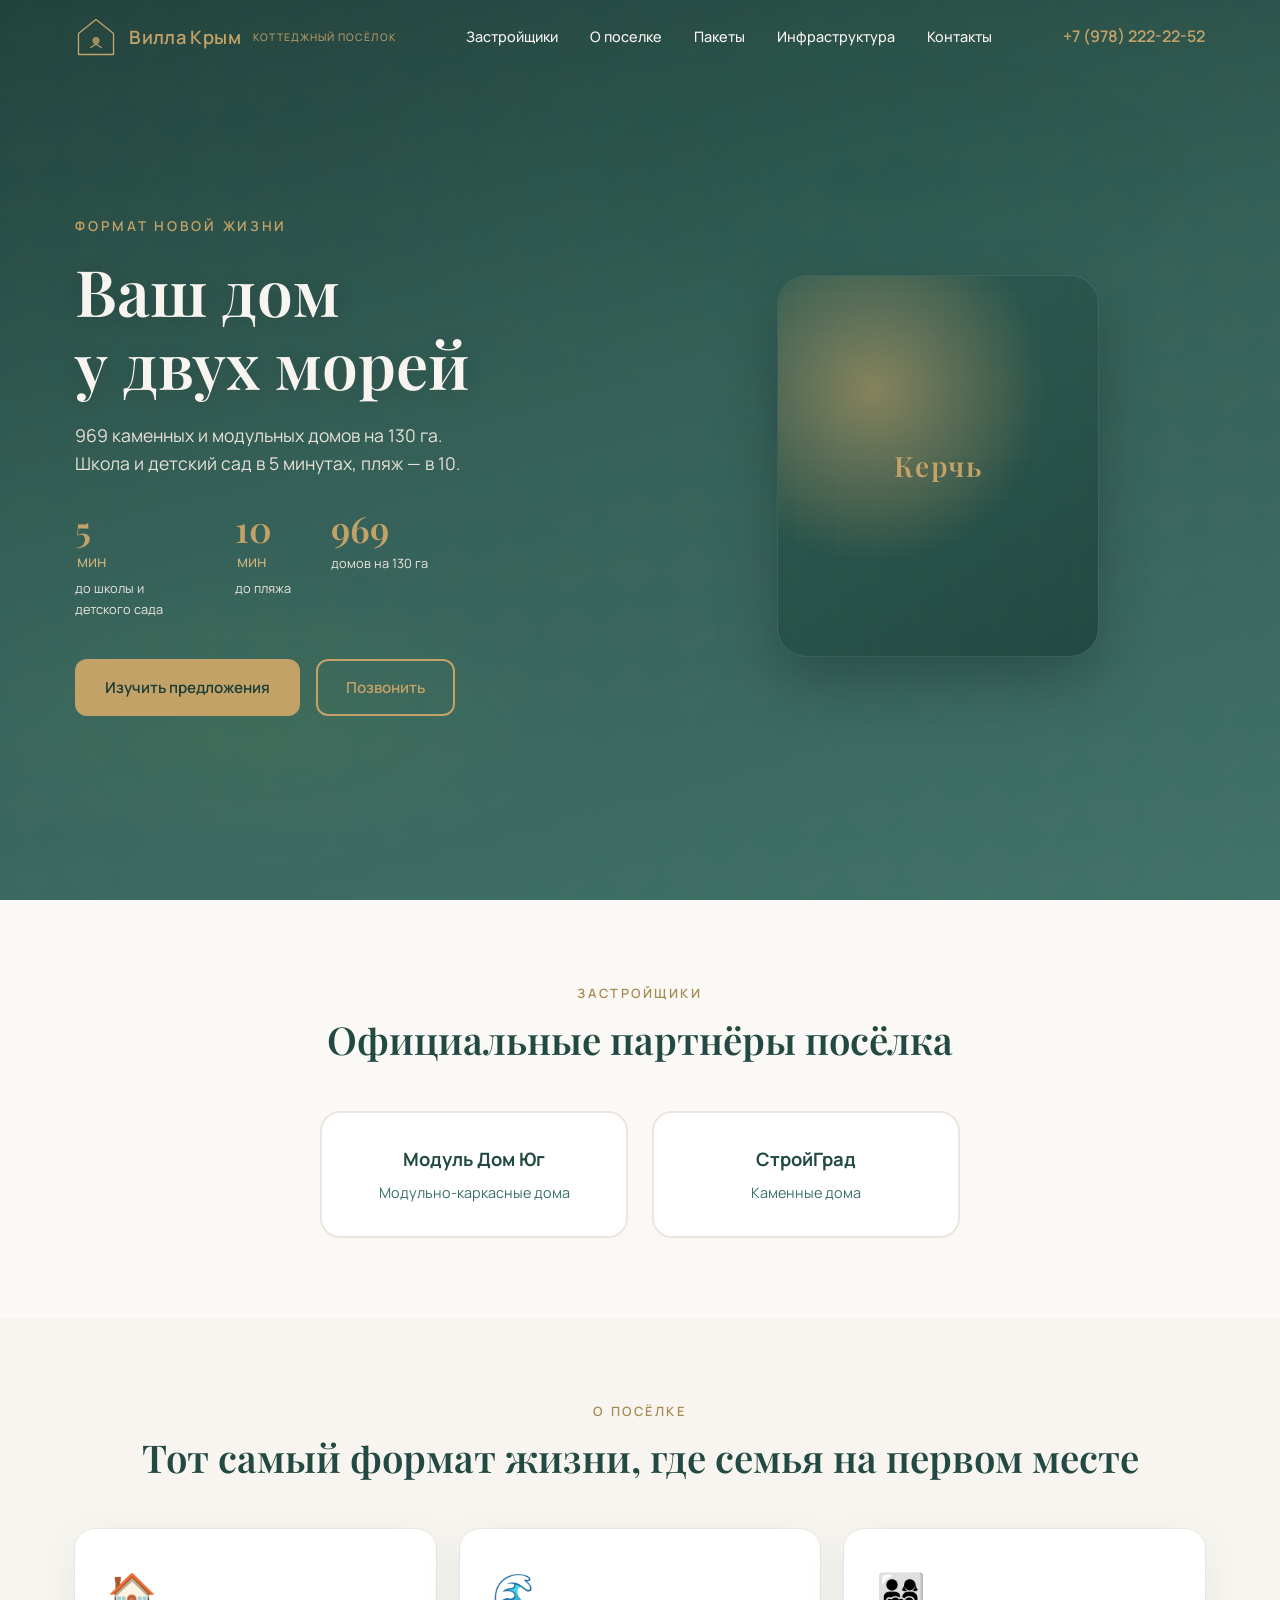
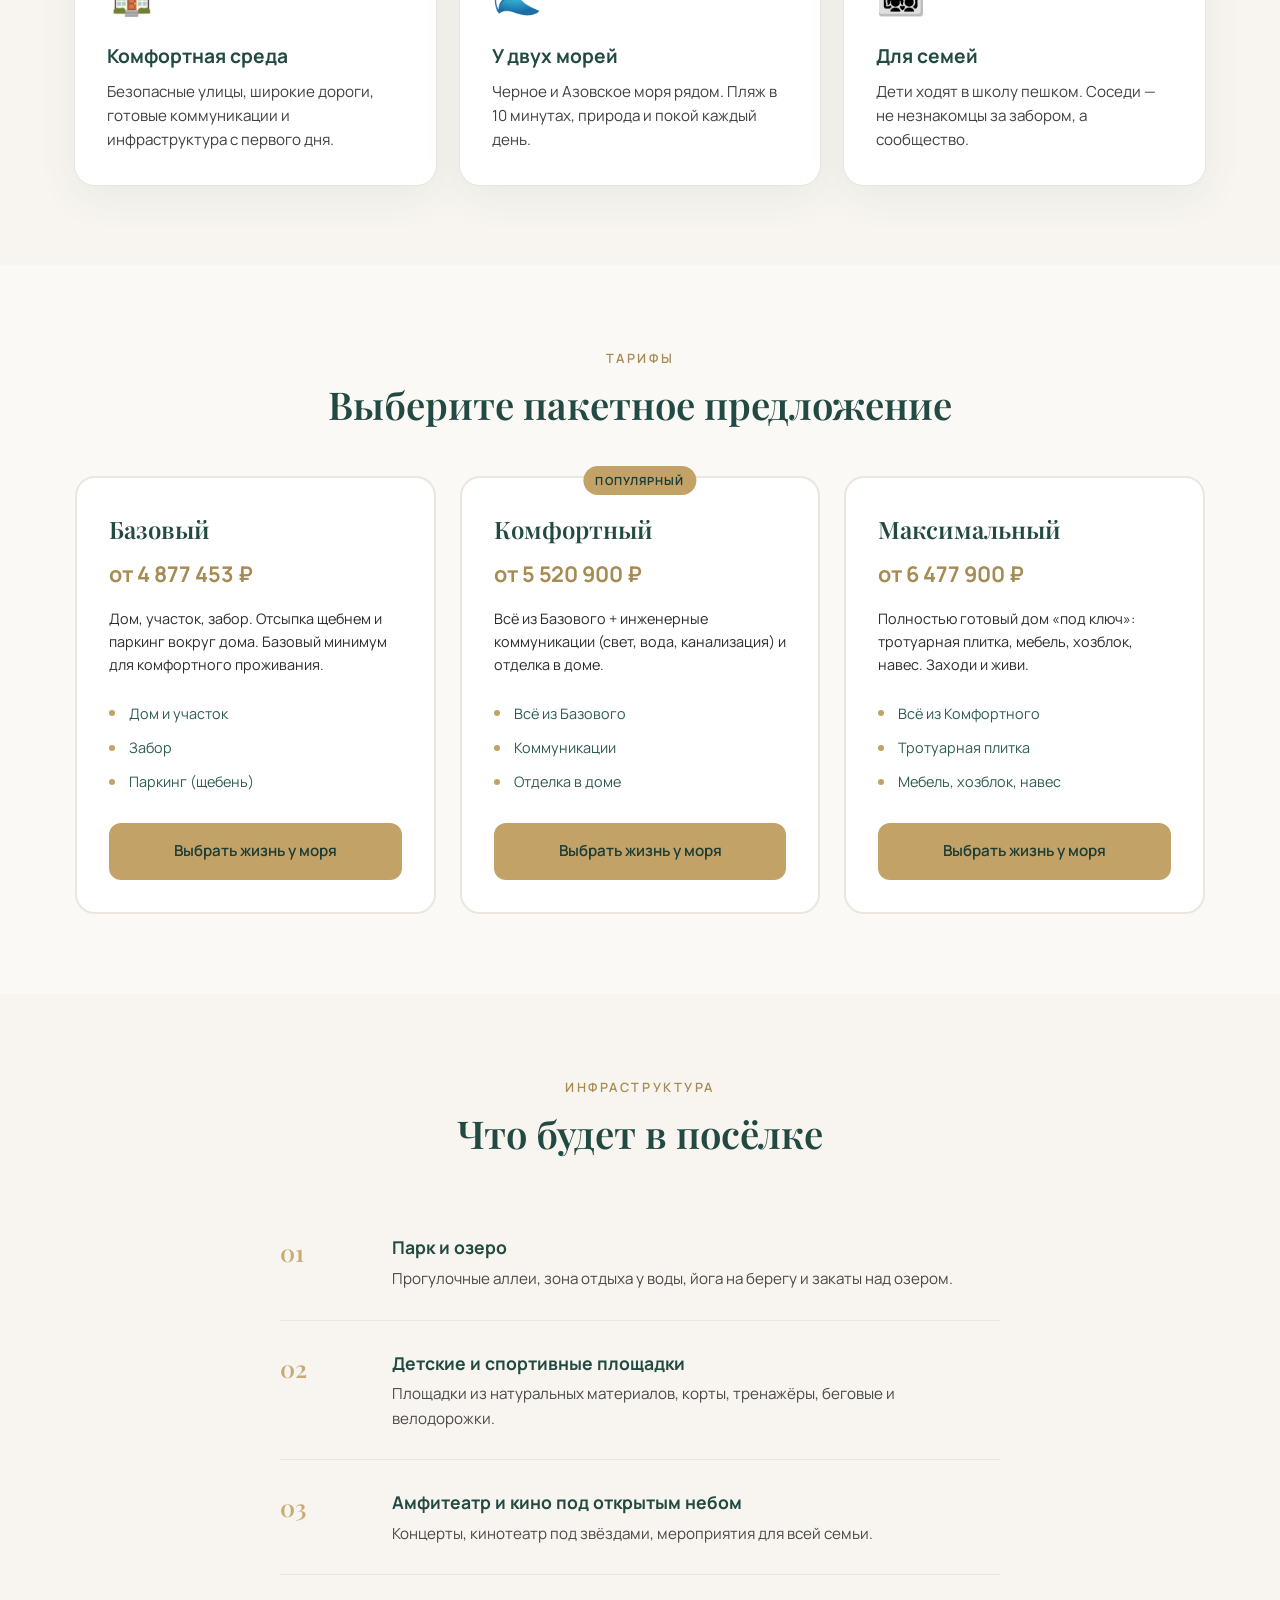
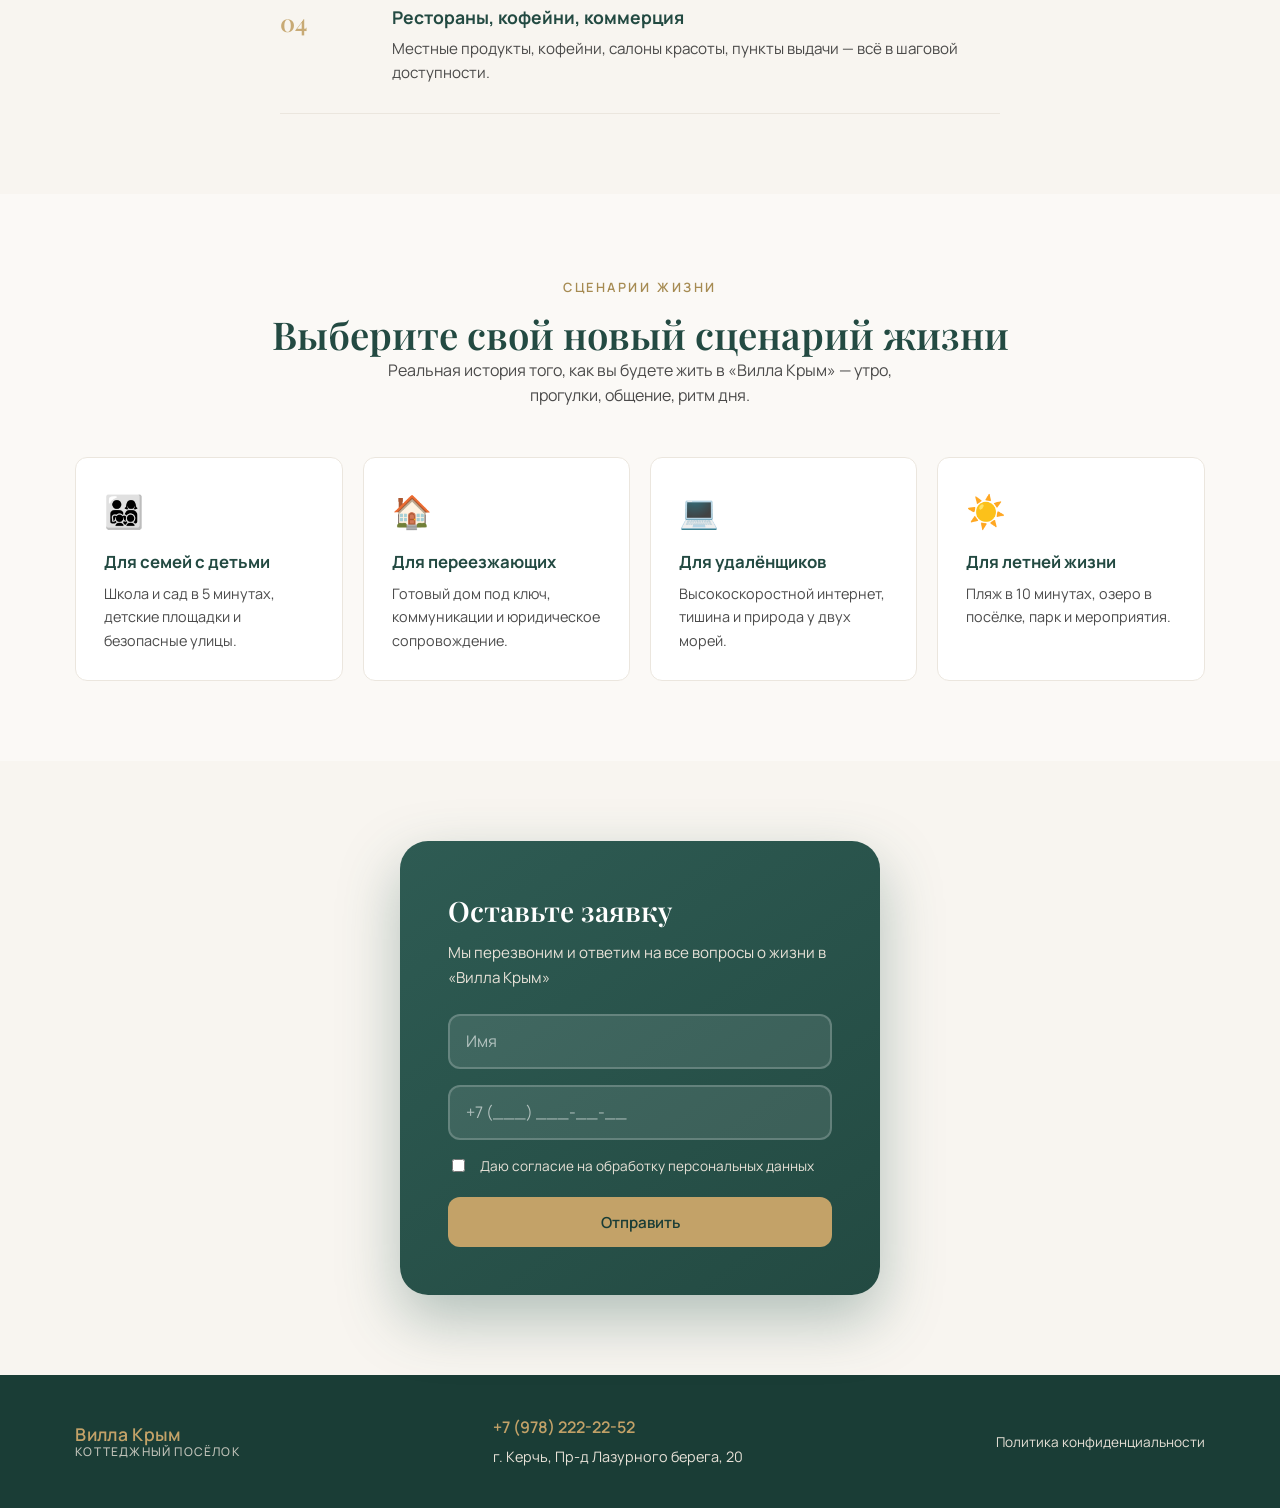
==== Project_1_landing/index.html @ 13706b64 "Add files via upload" ====
<!DOCTYPE html>
<html lang="ru">
<head>
  <meta charset="UTF-8">
  <meta name="viewport" content="width=device-width, initial-scale=1.0">
  <title>Вилла Крым — Коттеджный посёлок у двух морей | Керчь</title>
  <meta name="description" content="Коттеджный посёлок Вилла Крым в Керчи: ваш дом у двух морей. 969 домов на 130 га. Выберите пакет и начните новую жизнь.">
  <link rel="preconnect" href="https://fonts.googleapis.com">
  <link rel="preconnect" href="https://fonts.gstatic.com" crossorigin>
  <link href="https://fonts.googleapis.com/css2?family=Manrope:wght@400;500;600;700&family=Playfair+Display:wght@500;600&display=swap" rel="stylesheet">
  <link href="https://unpkg.com/aos@2.3.1/dist/aos.css" rel="stylesheet">
  <link rel="stylesheet" href="css/styles.css">
</head>
<body>
  <div class="parallax-bg" aria-hidden="true">
    <div class="parallax-layer layer-1"></div>
    <div class="parallax-layer layer-2"></div>
    <div class="parallax-layer layer-3"></div>
  </div>

  <header class="header">
    <div class="header-inner">
      <a href="#" class="logo">
        <span class="logo-icon">
          <svg viewBox="0 0 48 48" fill="none" xmlns="http://www.w3.org/2000/svg" aria-hidden="true">
            <path d="M24 4L44 20V44H4V20L24 4Z" stroke="currentColor" stroke-width="1.5" stroke-linejoin="round"/>
            <circle cx="24" cy="28" r="4" fill="currentColor" opacity="0.8"/>
            <path d="M18 36L24 32L30 36" stroke="currentColor" stroke-width="1.2" stroke-linecap="round" stroke-linejoin="round"/>
          </svg>
        </span>
        <span class="logo-text">Вилла Крым</span>
        <span class="logo-sub">Коттеджный посёлок</span>
      </a>
      <nav class="nav">
        <a href="#developers">Застройщики</a>
        <a href="#about">О поселке</a>
        <a href="#packages">Пакеты</a>
        <a href="#infrastructure">Инфраструктура</a>
        <a href="#contacts">Контакты</a>
      </nav>
      <a href="tel:+79782222252" class="header-phone">+7 (978) 222-22-52</a>
      <button type="button" class="burger" aria-label="Меню">
        <span></span><span></span><span></span>
      </button>
    </div>
  </header>

  <main>
    <section class="hero" id="hero">
      <div class="hero-content">
        <p class="hero-label" data-aos="fade-up">Формат новой жизни</p>
        <h1 class="hero-title" data-aos="fade-up" data-aos-delay="100">
          Ваш дом<br>у двух морей
        </h1>
        <p class="hero-desc" data-aos="fade-up" data-aos-delay="200">
          969 каменных и модульных домов на 130 га. Школа и детский сад в 5 минутах, пляж — в 10.
        </p>
        <div class="hero-stats" data-aos="fade-up" data-aos-delay="300">
          <div class="stat">
            <span class="stat-num" data-count="5">0</span>
            <span class="stat-unit">мин</span>
            <span class="stat-label">до школы и детского сада</span>
          </div>
          <div class="stat">
            <span class="stat-num" data-count="10">0</span>
            <span class="stat-unit">мин</span>
            <span class="stat-label">до пляжа</span>
          </div>
          <div class="stat">
            <span class="stat-num" data-count="969">0</span>
            <span class="stat-label">домов на 130 га</span>
          </div>
        </div>
        <div class="hero-actions" data-aos="fade-up" data-aos-delay="400">
          <a href="#packages" class="btn btn-primary">Изучить предложения</a>
          <a href="tel:+79782222252" class="btn btn-outline">Позвонить</a>
        </div>
      </div>
      <div class="hero-visual">
        <div class="hero-3d-card" data-tilt>
          <div class="card-inner">
            <div class="card-face card-front">
              <div class="card-pattern"></div>
              <span class="card-badge">Керчь</span>
            </div>
          </div>
        </div>
      </div>
    </section>

    <section class="section section-developers" id="developers">
      <div class="container">
        <div class="section-header" data-aos="fade-up">
          <span class="section-label">Застройщики</span>
          <h2 class="section-title">Официальные партнёры посёлка</h2>
        </div>
        <div class="developers-grid">
          <a href="#" class="developer-card" data-aos="fade-up" data-aos-delay="0">
            <span class="developer-name">Модуль Дом Юг</span>
            <span class="developer-desc">Модульно-каркасные дома</span>
          </a>
          <a href="#" class="developer-card" data-aos="fade-up" data-aos-delay="100">
            <span class="developer-name">СтройГрад</span>
            <span class="developer-desc">Каменные дома</span>
          </a>
        </div>
      </div>
    </section>

    <section class="section section-about" id="about">
      <div class="container">
        <div class="section-header" data-aos="fade-up">
          <span class="section-label">О посёлке</span>
          <h2 class="section-title">Тот самый формат жизни, где семья на первом месте</h2>
        </div>
        <div class="about-grid">
          <div class="about-card" data-aos="fade-up" data-aos-delay="0">
            <div class="about-card-inner">
              <div class="about-icon">🏠</div>
              <h3>Комфортная среда</h3>
              <p>Безопасные улицы, широкие дороги, готовые коммуникации и инфраструктура с первого дня.</p>
            </div>
          </div>
          <div class="about-card" data-aos="fade-up" data-aos-delay="100">
            <div class="about-card-inner">
              <div class="about-icon">🌊</div>
              <h3>У двух морей</h3>
              <p>Черное и Азовское моря рядом. Пляж в 10 минутах, природа и покой каждый день.</p>
            </div>
          </div>
          <div class="about-card" data-aos="fade-up" data-aos-delay="200">
            <div class="about-card-inner">
              <div class="about-icon">👨‍👩‍👧‍👦</div>
              <h3>Для семей</h3>
              <p>Дети ходят в школу пешком. Соседи — не незнакомцы за забором, а сообщество.</p>
            </div>
          </div>
        </div>
      </div>
    </section>

    <section class="section section-packages" id="packages">
      <div class="container">
        <div class="section-header" data-aos="fade-up">
          <span class="section-label">Тарифы</span>
          <h2 class="section-title">Выберите пакетное предложение</h2>
        </div>
        <div class="packages-grid">
          <article class="package-card" data-aos="fade-up" data-aos-delay="0">
            <div class="package-card-inner">
              <h3 class="package-name">Базовый</h3>
              <p class="package-price">от 4 877 453 ₽</p>
              <p class="package-desc">Дом, участок, забор. Отсыпка щебнем и паркинг вокруг дома. Базовый минимум для комфортного проживания.</p>
              <ul class="package-features">
                <li>Дом и участок</li>
                <li>Забор</li>
                <li>Паркинг (щебень)</li>
              </ul>
              <a href="#contacts" class="btn btn-primary btn-block">Выбрать жизнь у моря</a>
            </div>
          </article>
          <article class="package-card package-featured" data-aos="fade-up" data-aos-delay="100">
            <div class="package-card-inner">
              <span class="package-badge">Популярный</span>
              <h3 class="package-name">Комфортный</h3>
              <p class="package-price">от 5 520 900 ₽</p>
              <p class="package-desc">Всё из Базового + инженерные коммуникации (свет, вода, канализация) и отделка в доме.</p>
              <ul class="package-features">
                <li>Всё из Базового</li>
                <li>Коммуникации</li>
                <li>Отделка в доме</li>
              </ul>
              <a href="#contacts" class="btn btn-primary btn-block">Выбрать жизнь у моря</a>
            </div>
          </article>
          <article class="package-card" data-aos="fade-up" data-aos-delay="200">
            <div class="package-card-inner">
              <h3 class="package-name">Максимальный</h3>
              <p class="package-price">от 6 477 900 ₽</p>
              <p class="package-desc">Полностью готовый дом «под ключ»: тротуарная плитка, мебель, хозблок, навес. Заходи и живи.</p>
              <ul class="package-features">
                <li>Всё из Комфортного</li>
                <li>Тротуарная плитка</li>
                <li>Мебель, хозблок, навес</li>
              </ul>
              <a href="#contacts" class="btn btn-primary btn-block">Выбрать жизнь у моря</a>
            </div>
          </article>
        </div>
      </div>
    </section>

    <section class="section section-infrastructure" id="infrastructure">
      <div class="container">
        <div class="section-header" data-aos="fade-up">
          <span class="section-label">Инфраструктура</span>
          <h2 class="section-title">Что будет в посёлке</h2>
        </div>
        <div class="infra-list">
          <div class="infra-item" data-aos="fade-right" data-aos-delay="0">
            <span class="infra-num">01</span>
            <div class="infra-content">
              <h3>Парк и озеро</h3>
              <p>Прогулочные аллеи, зона отдыха у воды, йога на берегу и закаты над озером.</p>
            </div>
          </div>
          <div class="infra-item" data-aos="fade-right" data-aos-delay="50">
            <span class="infra-num">02</span>
            <div class="infra-content">
              <h3>Детские и спортивные площадки</h3>
              <p>Площадки из натуральных материалов, корты, тренажёры, беговые и велодорожки.</p>
            </div>
          </div>
          <div class="infra-item" data-aos="fade-right" data-aos-delay="100">
            <span class="infra-num">03</span>
            <div class="infra-content">
              <h3>Амфитеатр и кино под открытым небом</h3>
              <p>Концерты, кинотеатр под звёздами, мероприятия для всей семьи.</p>
            </div>
          </div>
          <div class="infra-item" data-aos="fade-right" data-aos-delay="150">
            <span class="infra-num">04</span>
            <div class="infra-content">
              <h3>Рестораны, кофейни, коммерция</h3>
              <p>Местные продукты, кофейни, салоны красоты, пункты выдачи — всё в шаговой доступности.</p>
            </div>
          </div>
        </div>
      </div>
    </section>

    <section class="section section-scenarios" id="scenarios">
      <div class="container">
        <div class="section-header" data-aos="fade-up">
          <span class="section-label">Сценарии жизни</span>
          <h2 class="section-title">Выберите свой новый сценарий жизни</h2>
          <p class="section-desc">Реальная история того, как вы будете жить в «Вилла Крым» — утро, прогулки, общение, ритм дня.</p>
        </div>
        <div class="scenarios-grid">
          <div class="scenario-card" data-aos="fade-up" data-aos-delay="0">
            <span class="scenario-icon">👨‍👩‍👧‍👦</span>
            <h3>Для семей с детьми</h3>
            <p>Школа и сад в 5 минутах, детские площадки и безопасные улицы.</p>
          </div>
          <div class="scenario-card" data-aos="fade-up" data-aos-delay="50">
            <span class="scenario-icon">🏠</span>
            <h3>Для переезжающих</h3>
            <p>Готовый дом под ключ, коммуникации и юридическое сопровождение.</p>
          </div>
          <div class="scenario-card" data-aos="fade-up" data-aos-delay="100">
            <span class="scenario-icon">💻</span>
            <h3>Для удалёнщиков</h3>
            <p>Высокоскоростной интернет, тишина и природа у двух морей.</p>
          </div>
          <div class="scenario-card" data-aos="fade-up" data-aos-delay="150">
            <span class="scenario-icon">☀️</span>
            <h3>Для летней жизни</h3>
            <p>Пляж в 10 минутах, озеро в посёлке, парк и мероприятия.</p>
          </div>
        </div>
      </div>
    </section>

    <section class="section section-cta" id="contacts">
      <div class="container">
        <div class="cta-box" data-aos="zoom-in">
          <h2 class="cta-title">Оставьте заявку</h2>
          <p class="cta-desc">Мы перезвоним и ответим на все вопросы о жизни в «Вилла Крым»</p>
          <form class="cta-form" action="#" method="post">
            <input type="text" name="name" placeholder="Имя" required>
            <input type="tel" name="phone" placeholder="+7 (___) ___-__-__" required>
            <label class="checkbox-label">
              <input type="checkbox" name="consent" required>
              <span>Даю согласие на обработку персональных данных</span>
            </label>
            <button type="submit" class="btn btn-primary btn-block">Отправить</button>
          </form>
        </div>
      </div>
    </section>
  </main>

  <footer class="footer">
    <div class="container">
      <div class="footer-inner">
        <div class="footer-brand">
          <span class="logo-text">Вилла Крым</span>
          <span class="logo-sub">Коттеджный посёлок</span>
        </div>
        <div class="footer-contacts">
          <a href="tel:+79782222252">+7 (978) 222-22-52</a>
          <p>г. Керчь, Пр-д Лазурного берега, 20</p>
        </div>
        <div class="footer-legal">
          <a href="#">Политика конфиденциальности</a>
        </div>
      </div>
    </div>
  </footer>

  <script src="https://unpkg.com/aos@2.3.1/dist/aos.js"></script>
  <script src="js/main.js"></script>
</body>
</html>
---- Project_1_landing/css/styles.css ----
/* ============================================
   Villa Krym — Design tokens (logo-based)
   ============================================ */
:root {
  /* Primary palette from logo */
  --emerald-900: #1a3d36;
  --emerald-800: #234a42;
  --emerald-700: #2e5b53;
  --emerald-600: #3a6f66;
  --emerald-500: #4a857a;
  --emerald-400: #6b9d94;
  --gold: #c3a268;
  --gold-light: #d4b87d;
  --gold-dark: #a68b52;
  /* Neutrals & contrast */
  --cream: #f8f5f0;
  --cream-dark: #ebe6de;
  --sand: #e8e2d8;
  --charcoal: #2c2c2c;
  --white: #ffffff;
  /* Typography */
  --font-sans: 'Manrope', -apple-system, BlinkMacSystemFont, sans-serif;
  --font-display: 'Playfair Display', Georgia, serif;
  /* Spacing & radius */
  --radius-sm: 8px;
  --radius-md: 12px;
  --radius-lg: 20px;
  --radius-xl: 28px;
  --container: min(1200px, 92vw);
  /* Transitions */
  --ease-out: cubic-bezier(0.22, 1, 0.36, 1);
  --ease-spring: cubic-bezier(0.34, 1.56, 0.64, 1);
}

/* ============================================
   Base & reset
   ============================================ */
*, *::before, *::after { box-sizing: border-box; }
html {
  scroll-behavior: smooth;
}
body {
  margin: 0;
  font-family: var(--font-sans);
  font-size: 16px;
  line-height: 1.6;
  color: var(--charcoal);
  background: var(--cream);
  overflow-x: hidden;
}

/* ============================================
   Parallax background layers
   ============================================ */
.parallax-bg {
  position: fixed;
  inset: 0;
  z-index: -1;
  pointer-events: none;
}
.parallax-layer {
  position: absolute;
  inset: 0;
  transition: transform 0.1s linear;
}
.layer-1 {
  background: linear-gradient(165deg, var(--emerald-900) 0%, var(--emerald-700) 45%, var(--emerald-600) 100%);
  opacity: 0.97;
}
.layer-2 {
  background: radial-gradient(ellipse 80% 50% at 70% 20%, var(--emerald-500) 0%, transparent 50%),
              radial-gradient(ellipse 60% 40% at 20% 80%, var(--gold) 0%, transparent 40%);
  opacity: 0.25;
  mix-blend-mode: overlay;
}
.layer-3 {
  background-image: url("data:image/svg+xml,%3Csvg width='60' height='60' viewBox='0 0 60 60' xmlns='http://www.w3.org/2000/svg'%3E%3Cpath d='M30 0L60 30L30 60L0 30L30 0z' fill='%23c3a268' fill-opacity='0.03' fill-rule='evenodd'/%3E%3C/svg%3E");
  opacity: 0.5;
}

/* ============================================
   Header
   ============================================ */
.header {
  position: fixed;
  top: 0;
  left: 0;
  right: 0;
  z-index: 100;
  padding: 1rem 0;
  transition: background 0.4s var(--ease-out), box-shadow 0.4s var(--ease-out);
}
.header.scrolled {
  background: rgba(26, 61, 54, 0.92);
  backdrop-filter: blur(12px);
  box-shadow: 0 4px 24px rgba(0,0,0,0.12);
}
.header-inner {
  max-width: var(--container);
  margin: 0 auto;
  padding: 0 1.5rem;
  display: flex;
  align-items: center;
  justify-content: space-between;
  gap: 2rem;
}
.logo {
  display: inline-flex;
  align-items: center;
  gap: 0.75rem;
  text-decoration: none;
  color: var(--gold);
  font-weight: 600;
  transition: transform 0.3s var(--ease-out), color 0.3s;
}
.logo:hover { color: var(--gold-light); transform: scale(1.02); }
.logo-icon {
  width: 42px;
  height: 42px;
  flex-shrink: 0;
  display: flex;
  align-items: center;
  justify-content: center;
}
.logo-icon svg { width: 100%; height: 100%; }
.logo-text {
  font-size: 1.15rem;
  letter-spacing: 0.02em;
  display: block;
  line-height: 1.2;
}
.logo-sub {
  font-size: 0.65rem;
  font-weight: 500;
  opacity: 0.9;
  text-transform: uppercase;
  letter-spacing: 0.1em;
  display: block;
  line-height: 1.2;
}
.nav {
  display: flex;
  gap: 2rem;
}
.nav.open {
  display: flex;
  position: fixed;
  top: 0;
  right: 0;
  bottom: 0;
  left: 0;
  flex-direction: column;
  align-items: center;
  justify-content: center;
  gap: 1.5rem;
  background: rgba(26, 61, 54, 0.98);
  z-index: 99;
}
.burger.active span:nth-child(1) {
  transform: translateY(7px) rotate(45deg);
}
.burger.active span:nth-child(2) { opacity: 0; }
.burger.active span:nth-child(3) {
  transform: translateY(-7px) rotate(-45deg);
}
body.menu-open { overflow: hidden; }
.nav a {
  color: var(--cream);
  text-decoration: none;
  font-size: 0.9rem;
  font-weight: 500;
  transition: color 0.2s;
}
.nav a:hover { color: var(--gold); }
.header-phone {
  color: var(--gold);
  font-weight: 600;
  text-decoration: none;
  white-space: nowrap;
  transition: color 0.2s;
}
.header-phone:hover { color: var(--gold-light); }
.burger {
  display: none;
  flex-direction: column;
  gap: 5px;
  background: none;
  border: none;
  cursor: pointer;
  padding: 8px;
}
.burger span {
  width: 24px;
  height: 2px;
  background: var(--gold);
  border-radius: 1px;
  transition: transform 0.3s, opacity 0.3s;
}

@media (max-width: 900px) {
  .nav { display: none; }
  .header-phone { font-size: 0.9rem; }
  .burger { display: flex; }
}

/* ============================================
   Hero
   ============================================ */
.hero {
  min-height: 100vh;
  display: grid;
  grid-template-columns: 1fr 1fr;
  align-items: center;
  gap: 4rem;
  max-width: var(--container);
  margin: 0 auto;
  padding: 6rem 1.5rem 4rem;
  position: relative;
}
.hero-content {
  position: relative;
  z-index: 1;
}
.hero-label {
  font-size: 0.85rem;
  font-weight: 600;
  text-transform: uppercase;
  letter-spacing: 0.2em;
  color: var(--gold);
  margin: 0 0 1rem 0;
  opacity: 0;
  animation: fadeUp 0.8s var(--ease-out) 0.2s forwards;
}
.hero-title {
  font-family: var(--font-display);
  font-size: clamp(2.5rem, 5vw, 4rem);
  font-weight: 600;
  line-height: 1.15;
  color: var(--cream);
  margin: 0 0 1.25rem 0;
  opacity: 0;
  animation: fadeUp 0.8s var(--ease-out) 0.35s forwards;
  text-shadow: 0 2px 20px rgba(0,0,0,0.15);
}
.hero-desc {
  font-size: 1.1rem;
  color: var(--sand);
  max-width: 420px;
  margin: 0 0 2rem 0;
  opacity: 0;
  animation: fadeUp 0.8s var(--ease-out) 0.5s forwards;
}
.hero-stats {
  display: flex;
  gap: 2.5rem;
  margin-bottom: 2.5rem;
  opacity: 0;
  animation: fadeUp 0.8s var(--ease-out) 0.65s forwards;
}
.stat {
  display: flex;
  flex-direction: column;
  align-items: flex-start;
}
.stat-num {
  font-family: var(--font-display);
  font-size: 2.25rem;
  font-weight: 600;
  color: var(--gold);
  line-height: 1.1;
}
.stat-unit { font-size: 1rem; color: var(--gold-light); margin-left: 2px; }
.stat-label {
  font-size: 0.8rem;
  color: var(--cream-dark);
  margin-top: 0.25rem;
  max-width: 120px;
}
.hero-actions {
  display: flex;
  gap: 1rem;
  opacity: 0;
  animation: fadeUp 0.8s var(--ease-out) 0.8s forwards;
}
.hero-visual {
  position: relative;
  display: flex;
  align-items: center;
  justify-content: center;
  perspective: 1200px;
}
.hero-3d-card {
  width: 320px;
  height: 380px;
  position: relative;
  transform-style: preserve-3d;
  transition: transform 0.4s var(--ease-out);
  will-change: transform;
}
.hero-3d-card .card-inner {
  position: relative;
  width: 100%;
  height: 100%;
  transform-style: preserve-3d;
}
.card-face {
  position: absolute;
  inset: 0;
  border-radius: var(--radius-xl);
  backface-visibility: hidden;
  overflow: hidden;
  box-shadow: 0 25px 60px rgba(0,0,0,0.25), 0 0 0 1px rgba(255,255,255,0.08);
}
.card-front {
  background: linear-gradient(145deg, var(--emerald-700) 0%, var(--emerald-800) 100%);
  display: flex;
  align-items: center;
  justify-content: center;
}
.card-pattern {
  position: absolute;
  inset: 0;
  background: radial-gradient(circle at 30% 30%, var(--gold) 0%, transparent 50%),
              url("data:image/svg+xml,%3Csvg width='40' height='40' viewBox='0 0 40 40' xmlns='http://www.w3.org/2000/svg'%3E%3Cpath d='M20 0v40M0 20h40' stroke='%23c3a268' stroke-opacity='0.15' stroke-width='0.5'/%3E%3C/svg%3E");
  opacity: 0.6;
}
.card-badge {
  position: relative;
  z-index: 1;
  font-family: var(--font-display);
  font-size: 1.75rem;
  font-weight: 600;
  color: var(--gold);
  letter-spacing: 0.05em;
}

@keyframes fadeUp {
  from {
    opacity: 0;
    transform: translateY(24px);
  }
  to {
    opacity: 1;
    transform: translateY(0);
  }
}

@media (max-width: 900px) {
  .hero {
    grid-template-columns: 1fr;
    text-align: center;
    padding-top: 5rem;
  }
  .hero-desc { margin-left: auto; margin-right: auto; }
  .hero-stats { justify-content: center; }
  .hero-actions { justify-content: center; }
  .hero-visual { order: -1; }
  .hero-3d-card { width: 260px; height: 320px; }
}

/* ============================================
   Buttons
   ============================================ */
.btn {
  display: inline-flex;
  align-items: center;
  justify-content: center;
  padding: 0.9rem 1.75rem;
  font-family: var(--font-sans);
  font-size: 0.95rem;
  font-weight: 600;
  text-decoration: none;
  border-radius: var(--radius-md);
  transition: transform 0.2s var(--ease-out), box-shadow 0.2s, background 0.2s, color 0.2s;
  cursor: pointer;
  border: 2px solid transparent;
}
.btn-primary {
  background: var(--gold);
  color: var(--emerald-900);
}
.btn-primary:hover {
  background: var(--gold-light);
  transform: translateY(-2px);
  box-shadow: 0 8px 24px rgba(195, 162, 104, 0.35);
}
.btn-outline {
  background: transparent;
  color: var(--gold);
  border-color: var(--gold);
}
.btn-outline:hover {
  background: rgba(195, 162, 104, 0.15);
  transform: translateY(-2px);
}
.btn-block { width: 100%; }

/* ============================================
   Sections common
   ============================================ */
.section {
  padding: 5rem 0;
  position: relative;
}
.section:nth-child(even) {
  background: rgba(255,255,255,0.4);
}
.container {
  max-width: var(--container);
  margin: 0 auto;
  padding: 0 1.5rem;
}
.section-header {
  text-align: center;
  margin-bottom: 3rem;
}
.section-label {
  display: inline-block;
  font-size: 0.8rem;
  font-weight: 600;
  text-transform: uppercase;
  letter-spacing: 0.2em;
  color: var(--gold-dark);
  margin-bottom: 0.75rem;
}
.section-title {
  font-family: var(--font-display);
  font-size: clamp(1.75rem, 3vw, 2.5rem);
  font-weight: 600;
  color: var(--emerald-800);
  margin: 0;
  line-height: 1.25;
}

/* ============================================
   Developers section
   ============================================ */
.developers-grid {
  display: grid;
  grid-template-columns: repeat(2, 1fr);
  gap: 1.5rem;
  max-width: 640px;
  margin: 0 auto;
}
.developer-card {
  display: flex;
  flex-direction: column;
  align-items: center;
  justify-content: center;
  padding: 2rem;
  background: var(--white);
  border-radius: var(--radius-lg);
  border: 2px solid var(--cream-dark);
  text-decoration: none;
  color: var(--emerald-800);
  transition: border-color 0.3s, transform 0.3s var(--ease-out), box-shadow 0.3s;
}
.developer-card:hover {
  border-color: var(--gold);
  transform: translateY(-4px);
  box-shadow: 0 12px 32px rgba(46, 91, 83, 0.12);
}
.developer-name {
  font-weight: 700;
  font-size: 1.15rem;
  margin-bottom: 0.35rem;
}
.developer-desc {
  font-size: 0.9rem;
  color: var(--emerald-600);
}

@media (max-width: 600px) {
  .developers-grid { grid-template-columns: 1fr; }
}

/* ============================================
   About section — 3D cards
   ============================================ */
.about-grid {
  display: grid;
  grid-template-columns: repeat(3, 1fr);
  gap: 1.5rem;
}
.about-card {
  perspective: 1000px;
}
.about-card-inner {
  position: relative;
  padding: 2rem;
  background: var(--white);
  border-radius: var(--radius-lg);
  box-shadow: 0 10px 40px rgba(46, 91, 83, 0.08), 0 0 0 1px rgba(46, 91, 83, 0.06);
  transition: transform 0.5s var(--ease-out), box-shadow 0.5s;
  transform-style: preserve-3d;
  overflow: hidden;
}
.about-card-inner::before {
  content: '';
  position: absolute;
  top: 0;
  left: 0;
  right: 0;
  height: 4px;
  background: linear-gradient(90deg, var(--emerald-600), var(--gold));
  transform: scaleX(0);
  transform-origin: left;
  transition: transform 0.4s var(--ease-out);
}
.about-card:hover .about-card-inner {
  transform: translateY(-8px) rotateX(2deg);
  box-shadow: 0 20px 50px rgba(46, 91, 83, 0.15), 0 0 0 1px rgba(46, 91, 83, 0.08);
}
.about-card:hover .about-card-inner::before { transform: scaleX(1); }
.about-icon {
  font-size: 2.5rem;
  margin-bottom: 1rem;
}
.about-card h3 {
  font-size: 1.2rem;
  font-weight: 700;
  color: var(--emerald-800);
  margin: 0 0 0.5rem 0;
}
.about-card p {
  margin: 0;
  font-size: 0.95rem;
  color: var(--charcoal);
  opacity: 0.9;
}

@media (max-width: 768px) {
  .about-grid { grid-template-columns: 1fr; }
}

/* ============================================
   Packages section
   ============================================ */
.packages-grid {
  display: grid;
  grid-template-columns: repeat(3, 1fr);
  gap: 1.5rem;
  align-items: stretch;
}
.package-card {
  position: relative;
}
.package-card-inner {
  height: 100%;
  padding: 2rem;
  background: var(--white);
  border-radius: var(--radius-lg);
  border: 2px solid var(--cream-dark);
  transition: border-color 0.3s, transform 0.3s var(--ease-out), box-shadow 0.3s;
  display: flex;
  flex-direction: column;
}
.package-card:hover .package-card-inner {
  border-color: var(--gold);
  transform: translateY(-6px);
  box-shadow: 0 16px 48px rgba(46, 91, 83, 0.12);
}
.package-card-featured .package-card-inner {
  border-color: var(--gold);
  background: linear-gradient(180deg, rgba(195, 162, 104, 0.08) 0%, var(--white) 30%);
  box-shadow: 0 12px 40px rgba(195, 162, 104, 0.15);
}
.package-badge {
  position: absolute;
  top: -10px;
  left: 50%;
  transform: translateX(-50%);
  background: var(--gold);
  color: var(--emerald-900);
  font-size: 0.7rem;
  font-weight: 700;
  text-transform: uppercase;
  letter-spacing: 0.1em;
  padding: 0.35rem 0.75rem;
  border-radius: 20px;
}
.package-name {
  font-family: var(--font-display);
  font-size: 1.5rem;
  font-weight: 600;
  color: var(--emerald-800);
  margin: 0 0 0.5rem 0;
}
.package-price {
  font-size: 1.35rem;
  font-weight: 700;
  color: var(--gold-dark);
  margin: 0 0 1rem 0;
}
.package-desc {
  font-size: 0.9rem;
  color: var(--charcoal);
  margin: 0 0 1.25rem 0;
  flex-grow: 1;
}
.package-features {
  list-style: none;
  padding: 0;
  margin: 0 0 1.5rem 0;
  font-size: 0.9rem;
  color: var(--emerald-700);
}
.package-features li {
  padding: 0.35rem 0;
  padding-left: 1.25rem;
  position: relative;
}
.package-features li::before {
  content: '';
  position: absolute;
  left: 0;
  top: 50%;
  transform: translateY(-50%);
  width: 6px;
  height: 6px;
  background: var(--gold);
  border-radius: 50%;
}

@media (max-width: 900px) {
  .packages-grid { grid-template-columns: 1fr; }
}

/* ============================================
   Infrastructure section
   ============================================ */
.infra-list {
  max-width: 720px;
  margin: 0 auto;
}
.infra-item {
  display: grid;
  grid-template-columns: 80px 1fr;
  gap: 2rem;
  align-items: start;
  padding: 1.75rem 0;
  border-bottom: 1px solid var(--cream-dark);
  transition: padding-left 0.3s var(--ease-out);
}
.infra-item:hover {
  padding-left: 0.5rem;
}
.infra-num {
  font-family: var(--font-display);
  font-size: 1.5rem;
  font-weight: 600;
  color: var(--gold);
  opacity: 0.9;
}
.infra-content h3 {
  font-size: 1.1rem;
  font-weight: 700;
  color: var(--emerald-800);
  margin: 0 0 0.35rem 0;
}
.infra-content p {
  margin: 0;
  font-size: 0.95rem;
  color: var(--charcoal);
  opacity: 0.85;
}

@media (max-width: 600px) {
  .infra-item { grid-template-columns: 1fr; gap: 0.5rem; }
}

/* ============================================
   Life scenarios
   ============================================ */
.section-desc {
  max-width: 560px;
  margin: 0 auto 1rem;
  font-size: 1rem;
  color: var(--charcoal);
  opacity: 0.85;
}
.scenarios-grid {
  display: grid;
  grid-template-columns: repeat(4, 1fr);
  gap: 1.25rem;
}
.scenario-card {
  padding: 1.75rem;
  background: var(--white);
  border-radius: var(--radius-md);
  border: 1px solid var(--cream-dark);
  transition: transform 0.3s var(--ease-out), box-shadow 0.3s, border-color 0.3s;
}
.scenario-card:hover {
  transform: translateY(-6px);
  box-shadow: 0 12px 32px rgba(46, 91, 83, 0.1);
  border-color: var(--emerald-500);
}
.scenario-icon {
  font-size: 2rem;
  display: block;
  margin-bottom: 0.75rem;
}
.scenario-card h3 {
  font-size: 1.05rem;
  font-weight: 700;
  color: var(--emerald-800);
  margin: 0 0 0.4rem 0;
}
.scenario-card p {
  margin: 0;
  font-size: 0.9rem;
  color: var(--charcoal);
  opacity: 0.85;
}

@media (max-width: 900px) {
  .scenarios-grid { grid-template-columns: repeat(2, 1fr); }
}
@media (max-width: 500px) {
  .scenarios-grid { grid-template-columns: 1fr; }
}

/* ============================================
   CTA / Contact form
   ============================================ */
.cta-box {
  max-width: 480px;
  margin: 0 auto;
  padding: 3rem;
  background: linear-gradient(145deg, var(--emerald-700) 0%, var(--emerald-800) 100%);
  border-radius: var(--radius-xl);
  box-shadow: 0 24px 60px rgba(46, 91, 83, 0.35);
  color: var(--cream);
}
.cta-title {
  font-family: var(--font-display);
  font-size: 1.75rem;
  font-weight: 600;
  margin: 0 0 0.5rem 0;
  color: var(--white);
}
.cta-desc {
  margin: 0 0 1.5rem 0;
  font-size: 0.95rem;
  color: var(--sand);
}
.cta-form input[type="text"],
.cta-form input[type="tel"] {
  width: 100%;
  padding: 0.9rem 1rem;
  margin-bottom: 1rem;
  font-family: var(--font-sans);
  font-size: 1rem;
  border: 2px solid rgba(255,255,255,0.2);
  border-radius: var(--radius-md);
  background: rgba(255,255,255,0.1);
  color: var(--white);
  transition: border-color 0.2s, background 0.2s;
}
.cta-form input::placeholder { color: rgba(255,255,255,0.6); }
.cta-form input:focus {
  outline: none;
  border-color: var(--gold);
  background: rgba(255,255,255,0.15);
}
.checkbox-label {
  display: flex;
  align-items: flex-start;
  gap: 0.75rem;
  font-size: 0.85rem;
  color: var(--sand);
  margin-bottom: 1.25rem;
  cursor: pointer;
}
.checkbox-label input { margin-top: 0.2rem; flex-shrink: 0; }
.cta-form .btn-primary {
  background: var(--gold);
  color: var(--emerald-900);
  border: none;
}

/* ============================================
   Footer
   ============================================ */
.footer {
  padding: 2.5rem 0;
  background: var(--emerald-900);
  color: var(--sand);
}
.footer-inner {
  display: flex;
  flex-wrap: wrap;
  align-items: center;
  justify-content: space-between;
  gap: 1.5rem;
}
.footer-brand .logo-text {
  display: block;
  font-weight: 600;
  color: var(--gold);
  font-size: 1.1rem;
}
.footer-brand .logo-sub {
  font-size: 0.75rem;
  opacity: 0.8;
}
.footer-contacts a {
  color: var(--gold);
  text-decoration: none;
  font-weight: 600;
}
.footer-contacts a:hover { text-decoration: underline; }
.footer-contacts p { margin: 0.25rem 0 0 0; font-size: 0.9rem; }
.footer-legal a {
  color: var(--sand);
  font-size: 0.85rem;
  text-decoration: none;
}
.footer-legal a:hover { color: var(--gold); }

/* ============================================
   AOS overrides (so our colors stay consistent)
   ============================================ */
[data-aos="fade-up"] { opacity: 0; transform: translateY(28px); }
[data-aos="fade-right"] { opacity: 0; transform: translateX(-24px); }
[data-aos="zoom-in"] { opacity: 0; transform: scale(0.95); }
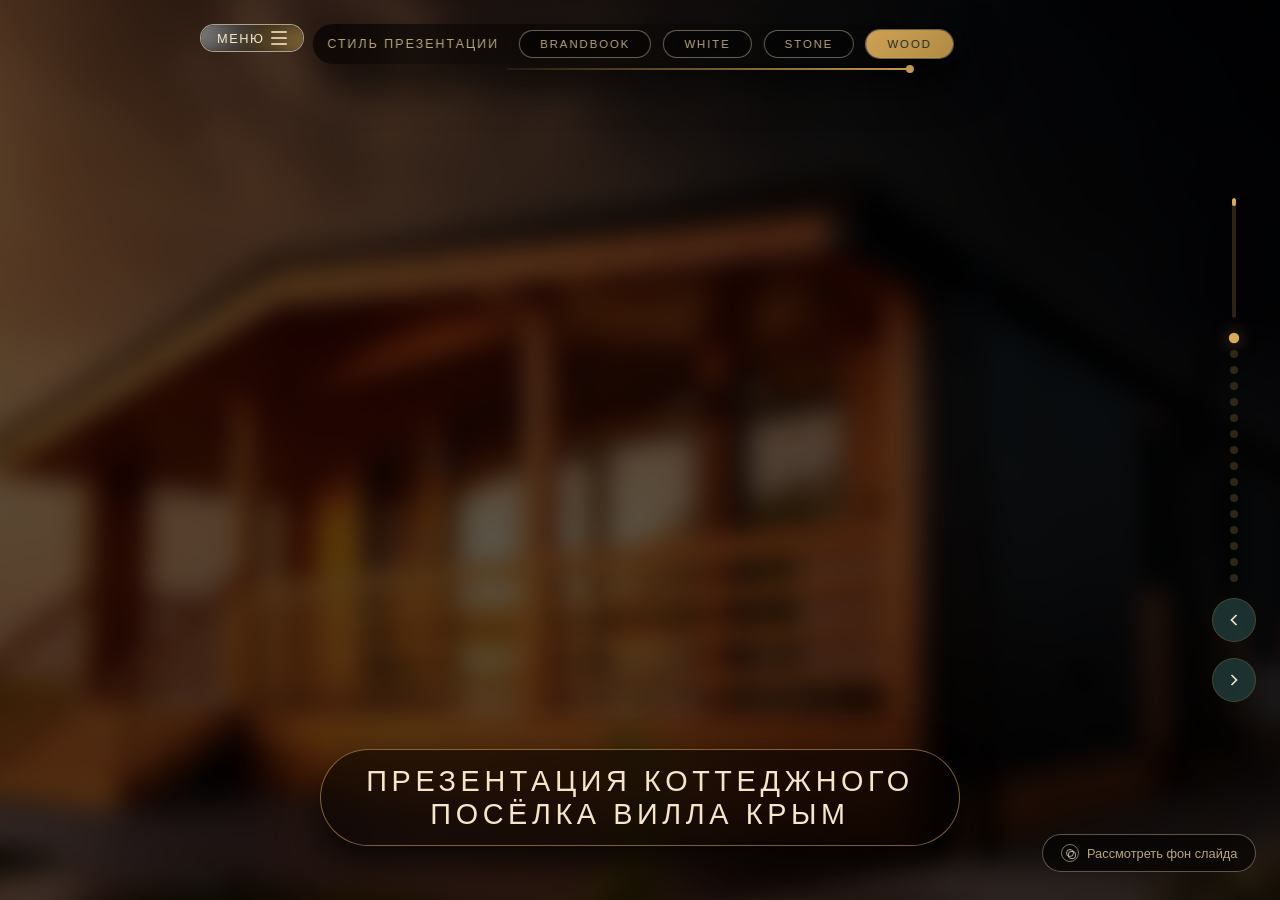
==== commit 5c9a680d: "Rename presentation.html to index.html" ====
--- a/Project_1_landing/index.html
+++ b/Project_1_landing/index.html
@@ -1,304 +1,1996 @@
-<!DOCTYPE html>
-<html lang="ru">
-<head>
-  <meta charset="UTF-8">
-  <meta name="viewport" content="width=device-width, initial-scale=1.0">
-  <title>Вилла Крым — Коттеджный посёлок у двух морей | Керчь</title>
-  <meta name="description" content="Коттеджный посёлок Вилла Крым в Керчи: ваш дом у двух морей. 969 домов на 130 га. Выберите пакет и начните новую жизнь.">
-  <link rel="preconnect" href="https://fonts.googleapis.com">
-  <link rel="preconnect" href="https://fonts.gstatic.com" crossorigin>
-  <link href="https://fonts.googleapis.com/css2?family=Manrope:wght@400;500;600;700&family=Playfair+Display:wght@500;600&display=swap" rel="stylesheet">
-  <link href="https://unpkg.com/aos@2.3.1/dist/aos.css" rel="stylesheet">
-  <link rel="stylesheet" href="css/styles.css">
-</head>
-<body>
-  <div class="parallax-bg" aria-hidden="true">
-    <div class="parallax-layer layer-1"></div>
-    <div class="parallax-layer layer-2"></div>
-    <div class="parallax-layer layer-3"></div>
-  </div>
-
-  <header class="header">
-    <div class="header-inner">
-      <a href="#" class="logo">
-        <span class="logo-icon">
-          <svg viewBox="0 0 48 48" fill="none" xmlns="http://www.w3.org/2000/svg" aria-hidden="true">
-            <path d="M24 4L44 20V44H4V20L24 4Z" stroke="currentColor" stroke-width="1.5" stroke-linejoin="round"/>
-            <circle cx="24" cy="28" r="4" fill="currentColor" opacity="0.8"/>
-            <path d="M18 36L24 32L30 36" stroke="currentColor" stroke-width="1.2" stroke-linecap="round" stroke-linejoin="round"/>
-          </svg>
-        </span>
-        <span class="logo-text">Вилла Крым</span>
-        <span class="logo-sub">Коттеджный посёлок</span>
-      </a>
-      <nav class="nav">
-        <a href="#developers">Застройщики</a>
-        <a href="#about">О поселке</a>
-        <a href="#packages">Пакеты</a>
-        <a href="#infrastructure">Инфраструктура</a>
-        <a href="#contacts">Контакты</a>
-      </nav>
-      <a href="tel:+79782222252" class="header-phone">+7 (978) 222-22-52</a>
-      <button type="button" class="burger" aria-label="Меню">
-        <span></span><span></span><span></span>
-      </button>
-    </div>
-  </header>
-
-  <main>
-    <section class="hero" id="hero">
-      <div class="hero-content">
-        <p class="hero-label" data-aos="fade-up">Формат новой жизни</p>
-        <h1 class="hero-title" data-aos="fade-up" data-aos-delay="100">
-          Ваш дом<br>у двух морей
-        </h1>
-        <p class="hero-desc" data-aos="fade-up" data-aos-delay="200">
-          969 каменных и модульных домов на 130 га. Школа и детский сад в 5 минутах, пляж — в 10.
-        </p>
-        <div class="hero-stats" data-aos="fade-up" data-aos-delay="300">
-          <div class="stat">
-            <span class="stat-num" data-count="5">0</span>
-            <span class="stat-unit">мин</span>
-            <span class="stat-label">до школы и детского сада</span>
-          </div>
-          <div class="stat">
-            <span class="stat-num" data-count="10">0</span>
-            <span class="stat-unit">мин</span>
-            <span class="stat-label">до пляжа</span>
-          </div>
-          <div class="stat">
-            <span class="stat-num" data-count="969">0</span>
-            <span class="stat-label">домов на 130 га</span>
-          </div>
-        </div>
-        <div class="hero-actions" data-aos="fade-up" data-aos-delay="400">
-          <a href="#packages" class="btn btn-primary">Изучить предложения</a>
-          <a href="tel:+79782222252" class="btn btn-outline">Позвонить</a>
-        </div>
-      </div>
-      <div class="hero-visual">
-        <div class="hero-3d-card" data-tilt>
-          <div class="card-inner">
-            <div class="card-face card-front">
-              <div class="card-pattern"></div>
-              <span class="card-badge">Керчь</span>
-            </div>
-          </div>
-        </div>
-      </div>
-    </section>
-
-    <section class="section section-developers" id="developers">
-      <div class="container">
-        <div class="section-header" data-aos="fade-up">
-          <span class="section-label">Застройщики</span>
-          <h2 class="section-title">Официальные партнёры посёлка</h2>
-        </div>
-        <div class="developers-grid">
-          <a href="#" class="developer-card" data-aos="fade-up" data-aos-delay="0">
-            <span class="developer-name">Модуль Дом Юг</span>
-            <span class="developer-desc">Модульно-каркасные дома</span>
-          </a>
-          <a href="#" class="developer-card" data-aos="fade-up" data-aos-delay="100">
-            <span class="developer-name">СтройГрад</span>
-            <span class="developer-desc">Каменные дома</span>
-          </a>
-        </div>
-      </div>
-    </section>
-
-    <section class="section section-about" id="about">
-      <div class="container">
-        <div class="section-header" data-aos="fade-up">
-          <span class="section-label">О посёлке</span>
-          <h2 class="section-title">Тот самый формат жизни, где семья на первом месте</h2>
-        </div>
-        <div class="about-grid">
-          <div class="about-card" data-aos="fade-up" data-aos-delay="0">
-            <div class="about-card-inner">
-              <div class="about-icon">🏠</div>
-              <h3>Комфортная среда</h3>
-              <p>Безопасные улицы, широкие дороги, готовые коммуникации и инфраструктура с первого дня.</p>
-            </div>
-          </div>
-          <div class="about-card" data-aos="fade-up" data-aos-delay="100">
-            <div class="about-card-inner">
-              <div class="about-icon">🌊</div>
-              <h3>У двух морей</h3>
-              <p>Черное и Азовское моря рядом. Пляж в 10 минутах, природа и покой каждый день.</p>
-            </div>
-          </div>
-          <div class="about-card" data-aos="fade-up" data-aos-delay="200">
-            <div class="about-card-inner">
-              <div class="about-icon">👨‍👩‍👧‍👦</div>
-              <h3>Для семей</h3>
-              <p>Дети ходят в школу пешком. Соседи — не незнакомцы за забором, а сообщество.</p>
-            </div>
-          </div>
-        </div>
-      </div>
-    </section>
-
-    <section class="section section-packages" id="packages">
-      <div class="container">
-        <div class="section-header" data-aos="fade-up">
-          <span class="section-label">Тарифы</span>
-          <h2 class="section-title">Выберите пакетное предложение</h2>
-        </div>
-        <div class="packages-grid">
-          <article class="package-card" data-aos="fade-up" data-aos-delay="0">
-            <div class="package-card-inner">
-              <h3 class="package-name">Базовый</h3>
-              <p class="package-price">от 4 877 453 ₽</p>
-              <p class="package-desc">Дом, участок, забор. Отсыпка щебнем и паркинг вокруг дома. Базовый минимум для комфортного проживания.</p>
-              <ul class="package-features">
-                <li>Дом и участок</li>
-                <li>Забор</li>
-                <li>Паркинг (щебень)</li>
-              </ul>
-              <a href="#contacts" class="btn btn-primary btn-block">Выбрать жизнь у моря</a>
-            </div>
-          </article>
-          <article class="package-card package-featured" data-aos="fade-up" data-aos-delay="100">
-            <div class="package-card-inner">
-              <span class="package-badge">Популярный</span>
-              <h3 class="package-name">Комфортный</h3>
-              <p class="package-price">от 5 520 900 ₽</p>
-              <p class="package-desc">Всё из Базового + инженерные коммуникации (свет, вода, канализация) и отделка в доме.</p>
-              <ul class="package-features">
-                <li>Всё из Базового</li>
-                <li>Коммуникации</li>
-                <li>Отделка в доме</li>
-              </ul>
-              <a href="#contacts" class="btn btn-primary btn-block">Выбрать жизнь у моря</a>
-            </div>
-          </article>
-          <article class="package-card" data-aos="fade-up" data-aos-delay="200">
-            <div class="package-card-inner">
-              <h3 class="package-name">Максимальный</h3>
-              <p class="package-price">от 6 477 900 ₽</p>
-              <p class="package-desc">Полностью готовый дом «под ключ»: тротуарная плитка, мебель, хозблок, навес. Заходи и живи.</p>
-              <ul class="package-features">
-                <li>Всё из Комфортного</li>
-                <li>Тротуарная плитка</li>
-                <li>Мебель, хозблок, навес</li>
-              </ul>
-              <a href="#contacts" class="btn btn-primary btn-block">Выбрать жизнь у моря</a>
-            </div>
-          </article>
-        </div>
-      </div>
-    </section>
-
-    <section class="section section-infrastructure" id="infrastructure">
-      <div class="container">
-        <div class="section-header" data-aos="fade-up">
-          <span class="section-label">Инфраструктура</span>
-          <h2 class="section-title">Что будет в посёлке</h2>
-        </div>
-        <div class="infra-list">
-          <div class="infra-item" data-aos="fade-right" data-aos-delay="0">
-            <span class="infra-num">01</span>
-            <div class="infra-content">
-              <h3>Парк и озеро</h3>
-              <p>Прогулочные аллеи, зона отдыха у воды, йога на берегу и закаты над озером.</p>
-            </div>
-          </div>
-          <div class="infra-item" data-aos="fade-right" data-aos-delay="50">
-            <span class="infra-num">02</span>
-            <div class="infra-content">
-              <h3>Детские и спортивные площадки</h3>
-              <p>Площадки из натуральных материалов, корты, тренажёры, беговые и велодорожки.</p>
-            </div>
-          </div>
-          <div class="infra-item" data-aos="fade-right" data-aos-delay="100">
-            <span class="infra-num">03</span>
-            <div class="infra-content">
-              <h3>Амфитеатр и кино под открытым небом</h3>
-              <p>Концерты, кинотеатр под звёздами, мероприятия для всей семьи.</p>
-            </div>
-          </div>
-          <div class="infra-item" data-aos="fade-right" data-aos-delay="150">
-            <span class="infra-num">04</span>
-            <div class="infra-content">
-              <h3>Рестораны, кофейни, коммерция</h3>
-              <p>Местные продукты, кофейни, салоны красоты, пункты выдачи — всё в шаговой доступности.</p>
-            </div>
-          </div>
-        </div>
-      </div>
-    </section>
-
-    <section class="section section-scenarios" id="scenarios">
-      <div class="container">
-        <div class="section-header" data-aos="fade-up">
-          <span class="section-label">Сценарии жизни</span>
-          <h2 class="section-title">Выберите свой новый сценарий жизни</h2>
-          <p class="section-desc">Реальная история того, как вы будете жить в «Вилла Крым» — утро, прогулки, общение, ритм дня.</p>
-        </div>
-        <div class="scenarios-grid">
-          <div class="scenario-card" data-aos="fade-up" data-aos-delay="0">
-            <span class="scenario-icon">👨‍👩‍👧‍👦</span>
-            <h3>Для семей с детьми</h3>
-            <p>Школа и сад в 5 минутах, детские площадки и безопасные улицы.</p>
-          </div>
-          <div class="scenario-card" data-aos="fade-up" data-aos-delay="50">
-            <span class="scenario-icon">🏠</span>
-            <h3>Для переезжающих</h3>
-            <p>Готовый дом под ключ, коммуникации и юридическое сопровождение.</p>
-          </div>
-          <div class="scenario-card" data-aos="fade-up" data-aos-delay="100">
-            <span class="scenario-icon">💻</span>
-            <h3>Для удалёнщиков</h3>
-            <p>Высокоскоростной интернет, тишина и природа у двух морей.</p>
-          </div>
-          <div class="scenario-card" data-aos="fade-up" data-aos-delay="150">
-            <span class="scenario-icon">☀️</span>
-            <h3>Для летней жизни</h3>
-            <p>Пляж в 10 минутах, озеро в посёлке, парк и мероприятия.</p>
-          </div>
-        </div>
-      </div>
-    </section>
-
-    <section class="section section-cta" id="contacts">
-      <div class="container">
-        <div class="cta-box" data-aos="zoom-in">
-          <h2 class="cta-title">Оставьте заявку</h2>
-          <p class="cta-desc">Мы перезвоним и ответим на все вопросы о жизни в «Вилла Крым»</p>
-          <form class="cta-form" action="#" method="post">
-            <input type="text" name="name" placeholder="Имя" required>
-            <input type="tel" name="phone" placeholder="+7 (___) ___-__-__" required>
-            <label class="checkbox-label">
-              <input type="checkbox" name="consent" required>
-              <span>Даю согласие на обработку персональных данных</span>
-            </label>
-            <button type="submit" class="btn btn-primary btn-block">Отправить</button>
-          </form>
-        </div>
-      </div>
-    </section>
-  </main>
-
-  <footer class="footer">
-    <div class="container">
-      <div class="footer-inner">
-        <div class="footer-brand">
-          <span class="logo-text">Вилла Крым</span>
-          <span class="logo-sub">Коттеджный посёлок</span>
-        </div>
-        <div class="footer-contacts">
-          <a href="tel:+79782222252">+7 (978) 222-22-52</a>
-          <p>г. Керчь, Пр-д Лазурного берега, 20</p>
-        </div>
-        <div class="footer-legal">
-          <a href="#">Политика конфиденциальности</a>
-        </div>
-      </div>
-    </div>
-  </footer>
-
-  <script src="https://unpkg.com/aos@2.3.1/dist/aos.js"></script>
-  <script src="js/main.js"></script>
-</body>
-</html>
+<!DOCTYPE html>
+<html lang="ru">
+<head>
+  <meta charset="UTF-8">
+  <meta name="viewport" content="width=device-width, initial-scale=1.0">
+  <title>КП Вилла Крым — Презентация | Дом у двух морей</title>
+  <link rel="preconnect" href="https://fonts.googleapis.com">
+  <link rel="preconnect" href="https://fonts.gstatic.com" crossorigin>
+  <link href="https://fonts.googleapis.com/css2?family=Unbounded:wght@400;500;600;700&family=Onest:wght@300;400;500;600;700&display=swap" rel="stylesheet">
+  <link rel="stylesheet" href="css/presentation.css">
+</head>
+<body>
+  <div class="presentation">
+    <!-- Animated background -->
+    <div class="bg-canvas" aria-hidden="true">
+      <div class="bg-gradient"></div>
+      <div class="bg-mesh"></div>
+      <div class="bg-grain"></div>
+      <div class="bg-wave"></div>
+      <div class="bg-logo">
+        <img src="C:/Users/shata/.cursor/projects/d-SOFT-Cursor-Project-1-landing/assets/c__Users_shata_AppData_Roaming_Cursor_User_workspaceStorage_f70a8d9aa9ffd0e5a17e146a647eaf5c_images_4-1-2a720c34-6a36-4d20-a020-15ec241af573-a8c68b7d-4e56-4dfe-83c3-dc4126b05241.png" alt="Вилла Крым — коттеджный посёлок">
+      </div>
+      <div class="parallax-shapes">
+        <div class="shape shape-1"></div>
+        <div class="shape shape-2"></div>
+        <div class="shape shape-3"></div>
+        <div class="shape shape-4"></div>
+      </div>
+    </div>
+
+    <!-- Progress & navigation -->
+    <nav class="slide-nav" aria-label="Навигация по слайдам">
+      <div class="slide-progress">
+        <div class="slide-progress-bar" id="progressBar"></div>
+      </div>
+      <div class="slide-dots" id="slideDots"></div>
+      <button type="button" class="nav-btn nav-prev" id="prevSlide" aria-label="Предыдущий слайд">
+        <svg viewBox="0 0 24 24" fill="none" stroke="currentColor" stroke-width="2"><path d="M15 18l-6-6 6-6"/></svg>
+      </button>
+      <button type="button" class="nav-btn nav-next" id="nextSlide" aria-label="Следующий слайд">
+        <svg viewBox="0 0 24 24" fill="none" stroke="currentColor" stroke-width="2"><path d="M9 18l6-6-6-6"/></svg>
+      </button>
+    </nav>
+
+    <div class="theme-switcher" id="themeSwitcher">
+      <div class="theme-style">
+        <span class="theme-style-title">Стиль презентации</span>
+      </div>
+      <button class="theme-btn theme-btn--brand" type="button" data-theme="brand">BRANDBOOK</button>
+      <button class="theme-btn theme-btn--white" type="button" data-theme="white">WHITE</button>
+      <button class="theme-btn theme-btn--stone" type="button" data-theme="stone">STONE</button>
+      <button class="theme-btn theme-btn--wood active" type="button" data-theme="wood">WOOD</button>
+      <div class="theme-arrow" id="themeArrow" aria-hidden="true"></div>
+    </div>
+
+    <!-- Slide titles menu / burger -->
+    <nav class="slide-menu slide-menu--burger" id="slideMenu" aria-label="Меню слайдов">
+      <button class="slide-menu-toggle" id="slideMenuToggle" type="button">
+        <span class="slide-menu-toggle-label">Меню</span>
+        <span class="slide-menu-toggle-icon" aria-hidden="true">
+          <span></span><span></span><span></span>
+        </span>
+      </button>
+      <div class="slide-menu-list-shell">
+        <ul class="slide-menu-list" id="slideMenuList"></ul>
+      </div>
+    </nav>
+
+    <button type="button" class="detail-toggle" id="detailToggle">
+      <span class="detail-toggle__icon"></span>
+      <span class="detail-toggle__text">Рассмотреть фон слайда</span>
+    </button>
+
+    <main class="slides-container" id="slidesContainer">
+      <!-- Slide 1: Video intro -->
+      <section class="slide slide-1" data-slide="1">
+        <div class="slide-inner video-intro">
+          <div class="video-intro-bg">
+            <video class="video-intro-media" src="video/videofon.mp4" autoplay muted loop playsinline></video>
+          </div>
+          <div class="video-intro-caption">
+            ПРЕЗЕНТАЦИЯ КОТТЕДЖНОГО ПОСЁЛКА ВИЛЛА КРЫМ
+          </div>
+        </div>
+      </section>
+
+      <!-- Slide 2: Title -->
+      <section class="slide slide-2" data-slide="2">
+        <div class="slide-inner hero-glass">
+          <p class="slide-label animate-in">
+            Коттеджный посёлок «<span class="label-brand">Вилла Крым</span>» в городе Керчь
+          </p>
+          <h1 class="slide-title animate-in delay-1">Ваш новый сценарий для лучшей жизни</h1>
+          <p class="slide-subtitle animate-in delay-2">
+            Уникальный коттеджный посёлок с развитой инфраструктурой в 10 минутах от
+            <span class="sea-word">моря</span>
+          </p>
+          <div class="hero-price animate-in delay-3">
+            <span class="price-label">Готовый дом под ключ</span>
+            <span class="price-value">от 5,5 млн ₽</span>
+            <span class="price-note">
+              Участок <span class="plot-size" data-values="6,8,12">6</span> соток · с коммуникациями
+            </span>
+          </div>
+        </div>
+      </section>
+
+      <!-- Slide 2: Infrastructure -->
+      <section class="slide slide-2" data-slide="2">
+        <div class="slide-inner">
+          <h2 class="slide-heading animate-in">Внутренняя инфраструктура</h2>
+          <p class="slide-desc animate-in delay-1">
+            Комфортная среда, где каждый найдёт свой сценарий жизни. Продуманное пространство, активности и занятия на любой вкус — КП «Вилла Крым» это настоящее сообщество и точка притяжения.
+          </p>
+
+          <div class="infra-carousel animate-in delay-2" id="infraCarousel">
+            <div class="infra-carousel-viewport">
+              <article class="infra-card infra-card--school" data-index="0">
+                <header class="infra-card-header">
+                  <h3 class="infra-card-title">Детский сад и начальная школа</h3>
+                </header>
+                <div class="infra-card-main">
+                  <div class="infra-card-video">
+                    <img src="C:/Users/shata/.cursor/projects/d-SOFT-Cursor-Project-1-landing/assets/c__Users_shata_AppData_Roaming_Cursor_User_workspaceStorage_f70a8d9aa9ffd0e5a17e146a647eaf5c_images_detsad-a3f6e727-e649-4345-a9d4-73a69386ceeb.png" alt="Детский сад и начальная школа в КП «Вилла Крым»">
+                  </div>
+                  <div class="infra-card-text">
+                    Частные образовательные учреждения для детей внутри коттеджного посёлка. Обучение, творческое развитие, индивидуальный подход к каждому ребёнку.
+                  </div>
+                </div>
+              </article>
+
+              <article class="infra-card infra-card--kids" data-index="1">
+                <header class="infra-card-header">
+                  <h3 class="infra-card-title">Детские площадки</h3>
+                </header>
+                <div class="infra-card-main">
+                  <div class="infra-card-video">
+                    <img src="C:/Users/shata/.cursor/projects/d-SOFT-Cursor-Project-1-landing/assets/c__Users_shata_AppData_Roaming_Cursor_User_workspaceStorage_f70a8d9aa9ffd0e5a17e146a647eaf5c_images_detploshadki-66bf6278-8037-405a-b0c5-8adea3a449d4.png" alt="Детские площадки в КП «Вилла Крым»">
+                  </div>
+                  <div class="infra-card-text">
+                    Детские площадки не ограничиваются «качелями и горкой». Это продуманные пространства для игры, общения и открытий.
+                  </div>
+                </div>
+              </article>
+
+              <article class="infra-card infra-card--sport" data-index="2">
+                <header class="infra-card-header">
+                  <h3 class="infra-card-title">Спортивные площадки</h3>
+                </header>
+                <div class="infra-card-main">
+                  <div class="infra-card-video">
+                    <img src="C:/Users/shata/.cursor/projects/d-SOFT-Cursor-Project-1-landing/assets/c__Users_shata_AppData_Roaming_Cursor_User_workspaceStorage_f70a8d9aa9ffd0e5a17e146a647eaf5c_images_sportploshadka-078e8128-0e06-4051-9001-c85e6c7b1506.png" alt="Спортивные площадки в КП «Вилла Крым»">
+                  </div>
+                  <div class="infra-card-text">
+                    Воркаут, паддл, футбол и другие активности.
+                  </div>
+                </div>
+              </article>
+
+              <article class="infra-card infra-card--park" data-index="3">
+                <header class="infra-card-header">
+                  <h3 class="infra-card-title">Парковая зона и кинотеатр</h3>
+                </header>
+                <div class="infra-card-main">
+                  <div class="infra-card-video">
+                    <img src="C:/Users/shata/.cursor/projects/d-SOFT-Cursor-Project-1-landing/assets/c__Users_shata_AppData_Roaming_Cursor_User_workspaceStorage_f70a8d9aa9ffd0e5a17e146a647eaf5c_images_kino-9082ad96-a4b0-41bb-b476-92c7d5ecae8f.png" alt="Парковая зона и кинотеатр под открытым небом">
+                  </div>
+                  <div class="infra-card-text">
+                    Атмосфера вечерних показов под открытым небом.
+                  </div>
+                </div>
+              </article>
+
+              <article class="infra-card infra-card--stones" data-index="4">
+                <header class="infra-card-header">
+                  <h3 class="infra-card-title">Сад камней</h3>
+                </header>
+                <div class="infra-card-main">
+                  <div class="infra-card-video">
+                    <img src="C:/Users/shata/.cursor/projects/d-SOFT-Cursor-Project-1-landing/assets/c__Users_shata_AppData_Roaming_Cursor_User_workspaceStorage_f70a8d9aa9ffd0e5a17e146a647eaf5c_images_sad-a383a4b9-3a7b-4d4d-a2d1-ff76a145fd1d.png" alt="Сад камней и прогулочные дорожки">
+                  </div>
+                  <div class="infra-card-text">
+                    Пространство для созерцания и прогулок.
+                  </div>
+                </div>
+              </article>
+
+              <article class="infra-card infra-card--stage" data-index="5">
+                <header class="infra-card-header">
+                  <h3 class="infra-card-title">Сцена-амфитеатр</h3>
+                </header>
+                <div class="infra-card-main">
+                  <div class="infra-card-video">
+                    <img src="C:/Users/shata/.cursor/projects/d-SOFT-Cursor-Project-1-landing/assets/c__Users_shata_AppData_Roaming_Cursor_User_workspaceStorage_f70a8d9aa9ffd0e5a17e146a647eaf5c_images_scena-5687cd71-37f0-437d-8d0a-a00883d9ca34.png" alt="Сцена‑амфитеатр для мероприятий">
+                  </div>
+                  <div class="infra-card-text">
+                    Площадка для концертов и мероприятий.
+                  </div>
+                </div>
+              </article>
+
+              <article class="infra-card infra-card--food" data-index="6">
+                <header class="infra-card-header">
+                  <h3 class="infra-card-title">Рестораны и кофейни</h3>
+                </header>
+                <div class="infra-card-main">
+                  <div class="infra-card-video">
+                    <img src="C:/Users/shata/.cursor/projects/d-SOFT-Cursor-Project-1-landing/assets/c__Users_shata_AppData_Roaming_Cursor_User_workspaceStorage_f70a8d9aa9ffd0e5a17e146a647eaf5c_images_restoran-864b8f19-ec30-43f4-a791-39fe023c9d1b.png" alt="Рестораны и кофейни у воды">
+                  </div>
+                  <div class="infra-card-text">
+                    Места для встреч, гастрономии и вина.
+                  </div>
+                </div>
+              </article>
+
+              <article class="infra-card infra-card--delivery" data-index="7">
+                <header class="infra-card-header">
+                  <h3 class="infra-card-title">Пункты выдачи заказов</h3>
+                </header>
+                <div class="infra-card-main">
+                  <div class="infra-card-video">
+                    <img src="C:/Users/shata/.cursor/projects/d-SOFT-Cursor-Project-1-landing/assets/c__Users_shata_AppData_Roaming_Cursor_User_workspaceStorage_f70a8d9aa9ffd0e5a17e146a647eaf5c_images_pvz-97fce3f6-6195-4d06-8c3f-eff1d54b4a77.png" alt="Пункты выдачи заказов">
+                  </div>
+                  <div class="infra-card-text">
+                    Всё, что нужно, в шаговой доступности.
+                  </div>
+                </div>
+              </article>
+
+              <article class="infra-card infra-card--horses" data-index="8">
+                <header class="infra-card-header">
+                  <h3 class="infra-card-title">Конюшня и прогулки</h3>
+                </header>
+                <div class="infra-card-main">
+                  <div class="infra-card-video">
+                    <img src="C:/Users/shata/.cursor/projects/d-SOFT-Cursor-Project-1-landing/assets/c__Users_shata_AppData_Roaming_Cursor_User_workspaceStorage_f70a8d9aa9ffd0e5a17e146a647eaf5c_images_konushnya-ae69df67-8319-49a5-8bb7-4cb53303f959.png" alt="Конюшня и прогулки на лошадях">
+                  </div>
+                  <div class="infra-card-text">
+                    Лошади и маршруты для размеренных поездок.
+                  </div>
+                </div>
+              </article>
+
+              <article class="infra-card infra-card--lake" data-index="9">
+                <header class="infra-card-header">
+                  <h3 class="infra-card-title">Озеро с прогулочной зоной</h3>
+                </header>
+                <div class="infra-card-main">
+                  <div class="infra-card-video">
+                    <img src="C:/Users/shata/.cursor/projects/d-SOFT-Cursor-Project-1-landing/assets/c__Users_shata_AppData_Roaming_Cursor_User_workspaceStorage_f70a8d9aa9ffd0e5a17e146a647eaf5c_images_ozero2-4b2482c4-e55f-42e9-84c6-537dcd1cb49a.png" alt="Озеро и прогулочная зона">
+                  </div>
+                  <div class="infra-card-text">
+                    Маршруты вдоль воды и тихие видовые точки.
+                  </div>
+                </div>
+              </article>
+
+              <article class="infra-card infra-card--commerce" data-index="10">
+                <header class="infra-card-header">
+                  <h3 class="infra-card-title">Коммерческие площади</h3>
+                </header>
+                <div class="infra-card-main">
+                  <div class="infra-card-video">
+                    <img src="C:/Users/shata/.cursor/projects/d-SOFT-Cursor-Project-1-landing/assets/c__Users_shata_AppData_Roaming_Cursor_User_workspaceStorage_f70a8d9aa9ffd0e5a17e146a647eaf5c_images_kommerciya-fc3234c6-95a4-4bea-9910-6c065997839d.png" alt="Коммерческие площади внутри посёлка">
+                  </div>
+                  <div class="infra-card-text">
+                    Локальный бизнес и сервисы внутри посёлка.
+                  </div>
+                </div>
+              </article>
+
+              <article class="infra-card infra-card--carwash" data-index="11">
+                <header class="infra-card-header">
+                  <h3 class="infra-card-title">Автомойка</h3>
+                </header>
+                <div class="infra-card-main">
+                  <div class="infra-card-video">
+                    <img src="C:/Users/shata/.cursor/projects/d-SOFT-Cursor-Project-1-landing/assets/c__Users_shata_AppData_Roaming_Cursor_User_workspaceStorage_f70a8d9aa9ffd0e5a17e146a647eaf5c_images_moyka-8847315a-3b65-491d-80a6-3a299969f133.png" alt="Автомойка рядом с домом">
+                  </div>
+                  <div class="infra-card-text">
+                    Забота об автомобиле рядом с домом.
+                  </div>
+                </div>
+              </article>
+
+              <article class="infra-card infra-card--tracks" data-index="12">
+                <header class="infra-card-header">
+                  <h3 class="infra-card-title">Беговые дорожки</h3>
+                </header>
+                <div class="infra-card-main">
+                  <div class="infra-card-video">
+                    <img src="C:/Users/shata/.cursor/projects/d-SOFT-Cursor-Project-1-landing/assets/c__Users_shata_AppData_Roaming_Cursor_User_workspaceStorage_f70a8d9aa9ffd0e5a17e146a647eaf5c_images_beg-02fc98b5-2a3a-4d18-9326-3e89089fda49.png" alt="Беговые дорожки и прогулочная аллея">
+                  </div>
+                  <div class="infra-card-text">
+                    Утренние пробежки и прогулки по зелёным маршрутам.
+                  </div>
+                </div>
+              </article>
+            </div>
+
+            <button class="infra-nav infra-nav--prev" type="button" aria-label="Предыдущий пункт">
+              <span class="infra-nav-icon">&larr;</span>
+            </button>
+            <button class="infra-nav infra-nav--next" type="button" aria-label="Следующий пункт">
+              <span class="infra-nav-icon">&rarr;</span>
+            </button>
+
+            <div class="infra-dots" aria-hidden="true"></div>
+          </div>
+        </div>
+      </section>
+
+      <!-- Slide 3: Main stats -->
+      <section class="slide slide-3" data-slide="3">
+        <div class="slide-inner">
+          <h2 class="slide-heading animate-in">Основные характеристики КП Вилла Крым</h2>
+          <div class="stats-cards animate-in delay-1">
+            <div class="stat-card" data-value="130" data-suffix=" га">
+              <span class="stat-num">0</span>
+              <span class="stat-suffix">га</span>
+              <span class="stat-label">площадь коттеджного посёлка</span>
+            </div>
+            <div class="stat-card" data-value="969">
+              <span class="stat-num">0</span>
+              <span class="stat-label">модульных и каменных домов</span>
+            </div>
+            <div class="stat-card" data-value="15" data-suffix=" м">
+              <span class="stat-num">0</span>
+              <span class="stat-suffix">м</span>
+              <span class="stat-label">ширина дорог</span>
+            </div>
+            <div class="stat-card" data-value="2">
+              <span class="stat-num">0</span>
+              <span class="stat-label">въезда</span>
+            </div>
+            <div class="stat-card">
+              <span class="stat-num">30–192</span>
+              <span class="stat-suffix">м²</span>
+              <span class="stat-label">площадь домов от 30 до 192 м²</span>
+            </div>
+            <div class="stat-card">
+              <span class="stat-num">6–12</span>
+              <span class="stat-suffix">соток</span>
+              <span class="stat-label">площадь участков</span>
+            </div>
+          </div>
+          <p class="slide-note slide-note--chips animate-in delay-2">
+            <span class="note-chip note-chip--accent">Охраняемая территория · Видеонаблюдение · Пропускной режим</span>
+            <span class="note-chip note-chip--accent">10 минут до пляжа</span>
+            <span class="note-chip note-chip--accent">120 км до аэропорта</span>
+            <span class="note-chip note-chip--accent">Городская инфраструктура в шаговой доступности</span>
+          </p>
+        </div>
+      </section>
+
+      <!-- Slide: Инвестиции -->
+      <section class="slide slide-invest" data-slide="4">
+        <div class="slide-inner">
+          <h2 class="slide-heading animate-in">Инвестиции</h2>
+          <p class="slide-desc animate-in delay-1">
+            Почему «Вилла Крым» — не только про сценарий жизни у моря, но и про понятную, прозрачную инвестицию в недвижимость.
+          </p>
+
+          <div class="invest-grid animate-in delay-2">
+            <!-- Блок 1: Стоимость м² «под ключ» -->
+            <article class="invest-card">
+              <h3 class="invest-card-title">Стоимость м² «под ключ»</h3>
+              <p class="invest-card-note">Дом, участок и подключённые коммуникации</p>
+              <div class="invest-bars">
+                <div class="invest-bar">
+                  <div class="invest-bar-label">КП «Вилла Крым»</div>
+                  <div class="invest-bar-track">
+                    <div class="invest-bar-fill invest-bar-fill--villa" style="--target:0.52"></div>
+                  </div>
+                  <div class="invest-bar-value">≈ 130 000 ₽/м²</div>
+                </div>
+                <div class="invest-bar">
+                  <div class="invest-bar-label">Конкуренты</div>
+                  <div class="invest-bar-track">
+                    <div class="invest-bar-fill invest-bar-fill--others" style="--target:1"></div>
+                  </div>
+                  <div class="invest-bar-value">от 250 000 ₽/м²</div>
+                </div>
+              </div>
+            </article>
+
+            <!-- Блок 2: Сравнение с квартирами -->
+            <article class="invest-card">
+              <h3 class="invest-card-title">Дом против квартиры</h3>
+              <p class="invest-card-note">Стоимость 1 м² самого дома</p>
+              <div class="invest-bars">
+                <div class="invest-bar">
+                  <div class="invest-bar-label">КП «Вилла Крым»</div>
+                  <div class="invest-bar-track">
+                    <div class="invest-bar-fill invest-bar-fill--villa" style="--target:0.31"></div>
+                  </div>
+                  <div class="invest-bar-value">≈ 55 000 ₽/м²</div>
+                </div>
+                <div class="invest-bar">
+                  <div class="invest-bar-label">Квартиры в городе</div>
+                  <div class="invest-bar-track">
+                    <div class="invest-bar-fill invest-bar-fill--others" style="--target:1"></div>
+                  </div>
+                  <div class="invest-bar-value">≈ 178 000 ₽/м²</div>
+                </div>
+              </div>
+            </article>
+
+            <!-- Блок 3: Рост рынка жилья ЮФО -->
+            <article class="invest-card">
+              <h3 class="invest-card-title">Рост рынка жилья в ЮФО</h3>
+              <p class="invest-card-note">Динамика спроса и цен по годам</p>
+              <div class="invest-line">
+                <svg class="invest-line-chart" viewBox="0 0 100 60" preserveAspectRatio="none" aria-hidden="true">
+                  <defs>
+                    <linearGradient id="investLineMarket" x1="0%" y1="0%" x2="100%" y2="0%">
+                      <stop offset="0%" stop-color="#38BDF8"/>
+                      <stop offset="100%" stop-color="#1D4ED8"/>
+                    </linearGradient>
+                  </defs>
+                  <!-- линия роста рынка жилья ЮФО (проекция 7–16% на координаты) -->
+                  <path
+                    class="invest-line-path invest-line-path--market"
+                    d="M 0 50
+                       L 25 37
+                       L 50 41
+                       L 75 32
+                       L 100 10" />
+                  <circle class="invest-line-point" cx="0" cy="50" r="1.3" />
+                  <circle class="invest-line-point" cx="25" cy="37" r="1.3" />
+                  <circle class="invest-line-point" cx="50" cy="41" r="1.3" />
+                  <circle class="invest-line-point" cx="75" cy="32" r="1.3" />
+                  <circle class="invest-line-point" cx="100" cy="10" r="1.3" />
+                </svg>
+                <div class="invest-line-legend">
+                  <div class="invest-line-legend-item">
+                    <span class="invest-line-legend-year">2021</span>
+                    <span class="invest-line-legend-value">+7%</span>
+                  </div>
+                  <div class="invest-line-legend-item">
+                    <span class="invest-line-legend-year">2022</span>
+                    <span class="invest-line-legend-value">+10%</span>
+                  </div>
+                  <div class="invest-line-legend-item">
+                    <span class="invest-line-legend-year">2023</span>
+                    <span class="invest-line-legend-value">+9%</span>
+                  </div>
+                  <div class="invest-line-legend-item">
+                    <span class="invest-line-legend-year">2024</span>
+                    <span class="invest-line-legend-value">+11%</span>
+                  </div>
+                  <div class="invest-line-legend-item">
+                    <span class="invest-line-legend-year">2025</span>
+                    <span class="invest-line-legend-value">+16%</span>
+                  </div>
+                </div>
+              </div>
+            </article>
+
+            <!-- Блок 4: Рост стоимости дома в КП «Вилла Крым» -->
+            <article class="invest-card">
+              <h3 class="invest-card-title">Рост стоимости дома в КП «Вилла Крым»</h3>
+              <p class="invest-card-note">Пример динамики стоимости дома за 6,5 млн ₽ при росте 15–20% в год</p>
+              <div class="invest-line">
+                <svg class="invest-line-chart" viewBox="0 0 100 60" preserveAspectRatio="none" aria-hidden="true">
+                  <defs>
+                    <linearGradient id="investLineVilla" x1="0%" y1="0%" x2="100%" y2="0%">
+                      <stop offset="0%" stop-color="#FACC15"/>
+                      <stop offset="100%" stop-color="#D97706"/>
+                    </linearGradient>
+                  </defs>
+                  <!-- линия роста стоимости -->
+                  <path
+                    class="invest-line-path invest-line-path--villa"
+                    d="M 0 55
+                       L 25 42
+                       L 50 32
+                       L 75 22
+                       L 100 10" />
+                  <!-- точки -->
+                  <circle class="invest-line-point" cx="0" cy="55" r="1.3" />
+                  <circle class="invest-line-point" cx="25" cy="42" r="1.3" />
+                  <circle class="invest-line-point" cx="50" cy="32" r="1.3" />
+                  <circle class="invest-line-point" cx="75" cy="22" r="1.3" />
+                  <circle class="invest-line-point" cx="100" cy="10" r="1.3" />
+                </svg>
+                <div class="invest-line-legend">
+                  <div class="invest-line-legend-item">
+                    <span class="invest-line-legend-year">Старт</span>
+                    <span class="invest-line-legend-value">6,5 млн ₽</span>
+                  </div>
+                  <div class="invest-line-legend-item">
+                    <span class="invest-line-legend-year">1 год</span>
+                    <span class="invest-line-legend-value">≈ 7,5 млн ₽</span>
+                  </div>
+                  <div class="invest-line-legend-item">
+                    <span class="invest-line-legend-year">2 года</span>
+                    <span class="invest-line-legend-value">≈ 8,6 млн ₽</span>
+                  </div>
+                  <div class="invest-line-legend-item">
+                    <span class="invest-line-legend-year">3 года</span>
+                    <span class="invest-line-legend-value">≈ 9,9 млн ₽</span>
+                  </div>
+                  <div class="invest-line-legend-item">
+                    <span class="invest-line-legend-year">4–5 лет</span>
+                    <span class="invest-line-legend-value">≈ 12 млн ₽</span>
+                  </div>
+                </div>
+              </div>
+            </article>
+          </div>
+        </div>
+      </section>
+
+      <!-- Slide 4: Location & city infrastructure -->
+      <section class="slide slide-4" data-slide="4">
+        <div class="slide-inner">
+          <h2 class="slide-heading animate-in">Городская инфраструктура вокруг КП «Вилла Крым»</h2>
+          <p class="slide-subtitle animate-in delay-1">
+            Всё необходимое для жизни — в 5–15 минутах: медицина, образование, финансы, спорт, досуг и повседневные сервисы.
+          </p>
+
+          <div class="location-tabs animate-in delay-2" id="locationTabs">
+            <div class="location-tabs-header">
+              <button class="location-tab is-active" type="button" data-tab="med">Медицина</button>
+              <button class="location-tab" type="button" data-tab="fin">Финансы</button>
+              <button class="location-tab" type="button" data-tab="edu">Образование</button>
+              <button class="location-tab" type="button" data-tab="transport">Транспорт</button>
+              <button class="location-tab" type="button" data-tab="food">Еда</button>
+              <button class="location-tab" type="button" data-tab="sport">Спорт</button>
+              <button class="location-tab" type="button" data-tab="beauty">Красота и уход</button>
+              <button class="location-tab" type="button" data-tab="leisure">Досуг</button>
+              <button class="location-tab" type="button" data-tab="other">Остальное</button>
+            </div>
+
+            <div class="location-tabs-body">
+              <div class="location-panels">
+              <!-- Медицина -->
+              <div class="location-panel is-active" data-tab-panel="med">
+                <ul class="location-items">
+                  <li>
+                    <strong>ГБУЗ Керченская городская больница №3 — поликлиническое отделение</strong>
+                    <span>ул. Орджоникидзе, 53</span>
+                  </li>
+                  <li>
+                    <strong>Больничный городок: гастроэнтерология, пульмонология, лаборатория, реанимация</strong>
+                    <span>ул. Парковая, 6</span>
+                  </li>
+                  <li>
+                    <strong>Детская поликлиника</strong>
+                    <span>ул. Парковая, 6</span>
+                  </li>
+                  <li>
+                    <strong>«Праймер» — лечебно-диагностический центр</strong>
+                    <span>ул. Орджоникидзе, 49/4</span>
+                  </li>
+                  <li>
+                    <strong>Invitro — медицинская лаборатория</strong>
+                    <span>ул. Орджоникидзе, 49/4</span>
+                  </li>
+                </ul>
+              </div>
+
+              <!-- Финансы -->
+              <div class="location-panel" data-tab-panel="fin">
+                <ul class="location-items">
+                  <li>
+                    <strong>Офис банка ВТБ</strong>
+                    <span>ул. Орджоникидзе, 43/12</span>
+                  </li>
+                  <li>
+                    <strong>Офис банка «Россия»</strong>
+                    <span>ул. Орджоникидзе, 47</span>
+                  </li>
+                  <li>
+                    <strong>Офис банка ПСБ</strong>
+                    <span>ул. Советская, 20</span>
+                  </li>
+                  <li>
+                    <strong>Офис банка Сбербанк</strong>
+                    <span>ул. Маршала Ерёменко, 9/1</span>
+                  </li>
+                </ul>
+              </div>
+
+              <!-- Образование -->
+              <div class="location-panel" data-tab-panel="edu">
+                <div class="location-two-cols">
+                  <div>
+                    <h3 class="location-subtitle">Детские сады</h3>
+                    <ul class="location-items">
+                      <li>
+                        <strong>д/с №54 «Калина»</strong>
+                        <span>ул. Орджоникидзе, 86</span>
+                      </li>
+                      <li>
+                        <strong>д/с №63 «Теремок»</strong>
+                        <span>ул. Орджоникидзе, 42</span>
+                      </li>
+                      <li>
+                        <strong>д/с №53 «Звоночек»</strong>
+                        <span>ул. Льва Толстого, 68</span>
+                      </li>
+                      <li>
+                        <strong>д/с №48, ясли</strong>
+                        <span>ул. Курортная, 11</span>
+                      </li>
+                      <li>
+                        <strong>д/с №5 «Алые паруса»</strong>
+                        <span>ул. Орджоникидзе, 21Б</span>
+                      </li>
+                    </ul>
+                  </div>
+                  <div>
+                    <h3 class="location-subtitle">Школы и вузы</h3>
+                    <ul class="location-items">
+                      <li>
+                        <strong>Общеобразовательная школа №13</strong>
+                        <span>ул. Льва Толстого, 139</span>
+                      </li>
+                      <li>
+                        <strong>Школа‑морской технический лицей им. Б.Н. Аршинцева</strong>
+                        <span>пер. Юннатов, 6</span>
+                      </li>
+                      <li>
+                        <strong>Специализированная школа №19 с углублённым изучением английского языка</strong>
+                        <span>ул. Олега Кошевого, 22</span>
+                      </li>
+                      <li>
+                        <strong>Общеобразовательная школа №28</strong>
+                        <span>ул. Кавказская, 1А</span>
+                      </li>
+                      <li>
+                        <strong>Керченский технологический техникум</strong>
+                        <span>ул. Орджоникидзе, 2</span>
+                      </li>
+                      <li>
+                        <strong>Судомеханический техникум КГМТУ</strong>
+                        <span>ул. Орджоникидзе, 123</span>
+                      </li>
+                      <li>
+                        <strong>Керченский государственный морской технологический университет</strong>
+                        <span>ул. Орджоникидзе, 82</span>
+                      </li>
+                    </ul>
+                  </div>
+                </div>
+              </div>
+
+              <!-- Транспорт -->
+              <div class="location-panel" data-tab-panel="transport">
+                <ul class="location-items">
+                  <li>
+                    <strong>Ближайшая остановка — «Управление ЖРК»</strong>
+                    <span>ул. Орджоникидзе</span>
+                  </li>
+                  <li>
+                    <strong>Станция Керчь‑Южная</strong>
+                    <span>шоссе Героев Сталинграда, 63А</span>
+                  </li>
+                  <li>
+                    <strong>Ж/д вокзал</strong>
+                    <span>Привокзальная площадь, 3</span>
+                  </li>
+                  <li>
+                    <strong>Автовокзал</strong>
+                    <span>ул. Маршала Ерёменко, 30</span>
+                  </li>
+                  <li>
+                    <strong>Ближайший аэропорт — Витязево (Анапа)</strong>
+                    <span>Краснодарский край, муниципальный округ Анапа, аэропорт Анапа (Витязево) имени В.К. Коккинаки</span>
+                  </li>
+                  <li>
+                    <strong>Аэропорт Симферополь</strong>
+                    <span>Республика Крым, Симферопольский район, Укромновское сельское поселение, площадь Воссоединения, 1</span>
+                  </li>
+                </ul>
+              </div>
+
+              <!-- Еда -->
+              <div class="location-panel" data-tab-panel="food">
+                <ul class="location-items location-items--two-cols">
+                  <li><strong>Кафе 43/12</strong><span>ул. Орджоникидзе, 43/12</span></li>
+                  <li><strong>«Акватория» (пиццерия)</strong><span>ул. Нестерова, 10</span></li>
+                  <li><strong>Aurora — банкетный зал, LETKA — караоке</strong><span>ул. Орджоникидзе, 32</span></li>
+                  <li><strong>«Капучино»</strong><span>пер. Димитрова, 4</span></li>
+                  <li><strong>«Папа Гриль»</strong><span>ул. Победы, 15А</span></li>
+                  <li><strong>Grill Masters</strong><span>ул. Орджоникидзе, 90</span></li>
+                  <li><strong>«Инки»</strong><span>Кооперативный переулок, 3</span></li>
+                  <li><strong>«Изуми» (роллы)</strong><span>ул. Орджоникидзе, 17А</span></li>
+                  <li><strong>«Вкус жизни»</strong><span>ул. Айвазовского, 7</span></li>
+                </ul>
+              </div>
+
+              <!-- Спорт -->
+              <div class="location-panel" data-tab-panel="sport">
+                <ul class="location-items">
+                  <li><strong>GO!Sport</strong><span>ул. Орджоникидзе, 41</span></li>
+                  <li><strong>«Айспорт»</strong><span>ул. Курортная, 9/2</span></li>
+                  <li><strong>Дворец спорта «Судостроитель»</strong><span>ул. Орджоникидзе, 86</span></li>
+                  <li><strong>«Кентавр»</strong><span>ул. Архитектурная, 8А</span></li>
+                  <li><strong>ГБУ ДО РК спортивная школа №4</strong><span>ул. Орджоникидзе, 21А</span></li>
+                </ul>
+              </div>
+
+              <!-- Красота и уход -->
+              <div class="location-panel" data-tab-panel="beauty">
+                <ul class="location-items location-items--two-cols">
+                  <li><strong>«Лак&amp;Мусс»</strong><span>ул. Орджоникидзе, 49/4</span></li>
+                  <li><strong>Салон красоты «Мак»</strong><span>ул. Блюхера, 3/1</span></li>
+                  <li><strong>Sirelis</strong><span>ул. Цибизова, 15</span></li>
+                  <li><strong>Leto</strong><span>ул. Орджоникидзе, 17</span></li>
+                  <li><strong>Manic</strong><span>ул. Орджоникидзе, 7</span></li>
+                  <li><strong>«Не Кудри»</strong><span>ул. Курсантов, 20 • 1</span></li>
+                </ul>
+              </div>
+
+              <!-- Досуг -->
+              <div class="location-panel" data-tab-panel="leisure">
+                <ul class="location-items">
+                  <li><strong>Парк «Молодёжный»</strong><span>ул. Парковая, 1</span></li>
+                  <li><strong>Городской пляж</strong><span>Аршинцевская коса</span></li>
+                  <li><strong>Боулинг «Алекс»</strong><span>пер. Харьковский, 1</span></li>
+                  <li><strong>Ночной клуб BROOKLYN</strong><span>ул. Черноморская, 2А</span></li>
+                  <li><strong>Дворец культуры и кинотеатр «Корабел»</strong><span>ул. Орджоникидзе, 88</span></li>
+                  <li><strong>Крепость Керчь (театрализованные экскурсии)</strong><span>ул. Колхозная, 1</span></li>
+                </ul>
+              </div>
+
+              <!-- Остальное -->
+              <div class="location-panel" data-tab-panel="other">
+                <ul class="location-items">
+                  <li>Мобильная служба заботы (волонтёры, транспортировка людей с ограниченной мобильностью, уход).</li>
+                  <li>Доставка продуктов и сервис доставки «Крым еда».</li>
+                  <li>Курьеры банка Тинькофф, офисы банков и дополнительные сервисы.</li>
+                  <li>Организации военно‑патриотического воспитания.</li>
+                  <li>Творческие школы, студии, мастерские для детей и взрослых.</li>
+                  <li>Эко‑отели и базы отдыха возле города.</li>
+                  <li>Женские клубы по интересам.</li>
+                  <li>Курсы переквалификации и дополнительного образования.</li>
+                </ul>
+              </div>
+              </div>
+
+              <div class="location-map-shell">
+                <iframe
+                  id="yandexMapFrame"
+                  class="location-map-frame"
+                  src="https://yandex.ru/map-widget/v1/?z=13&l=map&lang=ru_RU&scroll=true&text=%D0%9A%D0%B5%D1%80%D1%87%D1%8C%2C%20%D0%BF%D1%80%D0%BE%D0%B5%D0%B7%D0%B4%20%D0%9B%D0%B0%D0%B7%D1%83%D1%80%D0%BD%D0%BE%D0%B3%D0%BE%20%D0%B1%D0%B5%D1%80%D0%B5%D0%B3%D0%B0%2C%202"
+                  frameborder="0"
+                  allowfullscreen="true">
+                </iframe>
+                <p class="location-map-hint">
+                  Наведите и нажмите на адрес в списке — карта покажет объект в Яндекс.Картах.
+                </p>
+              </div>
+            </div>
+          </div>
+        </div>
+      </section>
+
+      <!-- Slide 5: Engineering communications -->
+      <section class="slide slide-5" data-slide="5">
+        <div class="slide-inner">
+          <h2 class="slide-heading animate-in">Инженерные коммуникации КП «Вилла Крым»</h2>
+          <p class="slide-desc animate-in delay-1">
+            Всё, что делает жизнь комфортной каждый день: интернет, дороги, свет, газ, вода и продуманная инфраструктура — сразу в базовой концепции посёлка.
+          </p>
+
+          <div class="eng-tabs animate-in delay-2" id="engTabs">
+            <div class="eng-tabs-header">
+              <button class="eng-tab is-active" type="button" data-eng="internet">Высокоскоростной интернет</button>
+              <button class="eng-tab" type="button" data-eng="roads">Асфальтированные дороги и освещение</button>
+              <button class="eng-tab" type="button" data-eng="security">Закрытый периметр и КПП</button>
+              <button class="eng-tab" type="button" data-eng="water">Центральный водопровод и канализация</button>
+              <button class="eng-tab" type="button" data-eng="electric">Электричество 15 кВт / 380 В</button>
+              <button class="eng-tab" type="button" data-eng="gas">Система газоснабжения</button>
+              <button class="eng-tab" type="button" data-eng="concept">Продуманная концепция развития участка</button>
+            </div>
+
+            <div class="eng-tabs-body">
+              <article class="eng-panel is-active" data-eng-panel="internet">
+                <div class="eng-panel-media eng-panel-media--internet"></div>
+                <div class="eng-panel-content">
+                  <h3 class="eng-panel-title">Высокоскоростной интернет</h3>
+                  <p class="eng-panel-text">
+                    В «Вилле Крым» вы остаетесь на связи — с миром, с работой, с близкими. Интернет работает стабильно и быстро:
+                    дети спокойно смотрят мультфильмы или проходят онлайн‑уроки, вы участвуете в рабочих видеоконференциях без задержек,
+                    а вечером вся семья смотрит любимый сериал в высоком качестве.
+                  </p>
+                  <p class="eng-panel-text">
+                    Никаких долгих загрузок — только быстрое, непрерывное соединение, как в центре мегаполиса,
+                    но без его шума, сумасшедшего ритма и стресса.
+                  </p>
+                </div>
+              </article>
+
+              <article class="eng-panel" data-eng-panel="roads">
+                <div class="eng-panel-media eng-panel-media--roads"></div>
+                <div class="eng-panel-content">
+                  <h3 class="eng-panel-title">Асфальтированные дороги и освещение</h3>
+                  <p class="eng-panel-text">
+                    Асфальтированные дороги шириной 15 метров и освещение в посёлке. Дороги в посёлке широкие, ровные, покрытые
+                    качественным асфальтом по всей территории. Здесь нет ям, пыли летом и грязи после дождя.
+                  </p>
+                  <p class="eng-panel-text">
+                    Вы можете спокойно гулять с коляской, дети кататься на велосипедах, а у машин есть комфортное пространство для передвижения.
+                    Вечером улицы мягко освещаются светом, который не режет глаза, но делает каждую прогулку безопасной.
+                    Даже поздно ночью вы чувствуете себя уверенно: всё знакомо, всё продумано, всё под контролем.
+                  </p>
+                </div>
+              </article>
+
+              <article class="eng-panel" data-eng-panel="security">
+                <div class="eng-panel-media eng-panel-media--security"></div>
+                <div class="eng-panel-content">
+                  <h3 class="eng-panel-title">Закрытый периметр и КПП</h3>
+                  <p class="eng-panel-text">
+                    «Вилла Крым» — закрытое пространство с охраняемым въездом и системой видеонаблюдения по всему периметру.
+                    Это не «зона повышенной безопасности», а гарант вашего спокойствия.
+                  </p>
+                  <p class="eng-panel-text">
+                    Вы знаете: дети могут гулять одни, машина стоит в безопасности, а посторонние люди не пройдут мимо КПП.
+                    Сотрудники охраны знают жителей по лицам, а гостей — по спискам. Это не контроль. Это забота.
+                  </p>
+                </div>
+              </article>
+
+              <article class="eng-panel" data-eng-panel="water">
+                <div class="eng-panel-media eng-panel-media--water"></div>
+                <div class="eng-panel-content">
+                  <h3 class="eng-panel-title">Центральный водопровод и канализация</h3>
+                  <p class="eng-panel-text">
+                    Вода в кране — чистая, без запаха хлорки и ржавчины — зимой и летом, утром и ночью.
+                    А система очистки работает независимо от городских сетей: никаких неприятных запахов, перебоев
+                    или «аварий на магистрали».
+                  </p>
+                  <p class="eng-panel-text">
+                    Вы не думаете о коммуникациях — потому что они просто работают. Так, как и должно быть.
+                  </p>
+                </div>
+              </article>
+
+              <article class="eng-panel" data-eng-panel="electric">
+                <div class="eng-panel-media eng-panel-media--electric"></div>
+                <div class="eng-panel-content">
+                  <h3 class="eng-panel-title">Электричество 15 кВт / 380 В</h3>
+                  <p class="eng-panel-text">
+                    Электроснабжение в «Вилле Крым» рассчитано на современную жизнь: здесь спокойно работают кондиционеры, насосы,
+                    кухонная техника, зарядка для электромобиля и мастерская в гараже.
+                  </p>
+                  <p class="eng-panel-text">
+                    Напряжение стабильно, перебои исключены — вы не зависите от графика нагрузок или «плановых отключений».
+                    Ваш дом получает столько энергии, сколько нужно — без ограничений, без тревог, без «вдруг отключат».
+                  </p>
+                </div>
+              </article>
+
+              <article class="eng-panel" data-eng-panel="gas">
+                <div class="eng-panel-media eng-panel-media--gas"></div>
+                <div class="eng-panel-content">
+                  <h3 class="eng-panel-title">Система газоснабжения</h3>
+                  <p class="eng-panel-text">
+                    Газ подведён к каждому дому — надёжно, безопасно, с соблюдением всех норм. Зимой в доме тепло и уютно,
+                    вода нагревается мгновенно, а на кухне вы готовите так, как профессиональный шеф‑повар — на настоящем газу,
+                    с живым огнём.
+                  </p>
+                  <p class="eng-panel-text">
+                    Это не просто удобство. Это ощущение, что дом по‑настоящему ваш: тёплый, живой, без компромиссов.
+                  </p>
+                </div>
+              </article>
+
+              <article class="eng-panel" data-eng-panel="concept">
+                <div class="eng-panel-media eng-panel-media--concept"></div>
+                <div class="eng-panel-content">
+                  <h3 class="eng-panel-title">Продуманная концепция развития участка</h3>
+                  <p class="eng-panel-text">
+                    Вода в кране — чистая, без запаха хлорки и ржавчины — зимой и летом, утром и ночью.
+                    А система очистки работает независимо от городских сетей: никаких неприятных запахов, перебоев
+                    или «аварий на магистрали».
+                  </p>
+                  <p class="eng-panel-text">
+                    Вы не думаете о коммуникациях — потому что они просто работают. Так, как и должно быть.
+                  </p>
+                </div>
+              </article>
+            </div>
+          </div>
+        </div>
+      </section>
+
+      <!-- Slide 6: Package offers -->
+      <section class="slide slide-6" data-slide="6">
+        <div class="slide-inner">
+          <h2 class="slide-heading animate-in">Пакетные предложения «Вилла Крым»</h2>
+          <p class="slide-subtitle animate-in delay-1">
+            Продуманное решение для всех сценариев жизни — от первого шага к своему дому до максимального комфорта «под ключ».
+          </p>
+          <div class="package-offers animate-in delay-2">
+            <article class="package-card package-card--basic">
+              <div class="package-card-media">
+                <div class="package-media package-media--basic"></div>
+              </div>
+              <div class="package-card-body">
+                <h3 class="package-title">Пакет «Базовый»</h3>
+                <p class="package-price">от 4 877 453 ₽</p>
+                <p class="package-includes">дом · участок · забор · отсыпка щебнем (паркинг / вокруг дома)</p>
+                <p class="package-text">
+                  Самый простой способ стать жителем и частью сообщества «Вилла Крым».
+                  Данная комплектация включает в себя базовый минимум и даёт возможность обустроить дом и участок
+                  всем необходимым на своё усмотрение.
+                </p>
+              </div>
+            </article>
+
+            <article class="package-card package-card--comfort">
+              <div class="package-card-media">
+                <div class="package-media package-media--comfort"></div>
+              </div>
+              <div class="package-card-body">
+                <h3 class="package-title">Пакет «Комфортный»</h3>
+                <p class="package-price">от 5 520 900 ₽</p>
+                <p class="package-includes">
+                  базовый пакет + инженерные коммуникации (свет / вода / канализация) · финишная отделка в доме
+                </p>
+                <p class="package-text">
+                  Оптимальное решение для тех, кто ценит не только соотношение «цена–качество», но и своё время.
+                  Данное решение ускорит переезд и минимизирует затраты и силы на дополнительные работы.
+                </p>
+              </div>
+            </article>
+
+            <article class="package-card package-card--max">
+              <div class="package-card-media">
+                <div class="package-media package-media--max"></div>
+              </div>
+              <div class="package-card-body">
+                <h3 class="package-title">Пакет «Максимальный»</h3>
+                <p class="package-price">от 6 477 900 ₽</p>
+                <p class="package-includes">
+                  комфортный пакет + тротуарная плитка · мебель · блок‑контейнер · навес
+                </p>
+                <p class="package-text">
+                  «Заходи и живи». Лучшее решение «под ключ», в котором вы получаете полностью готовый дом
+                  для круглогодичного проживания — с продуманным внешним и внутренним пространством.
+                </p>
+              </div>
+            </article>
+          </div>
+        </div>
+      </section>
+
+      <!-- Slide 8: All included tabs -->
+      <section class="slide slide-8" data-slide="8">
+        <div class="slide-inner">
+          <h2 class="slide-heading animate-in">Без скрытых доплат — всё включено</h2>
+          <p class="slide-desc animate-in delay-1">
+            При покупке дома в комплектации «Комфорт» и выше вы получаете готовое, продуманное решение, в которое уже входит:
+          </p>
+
+          <div class="allinc-tabs animate-in delay-2" id="allIncTabs">
+            <div class="allinc-tabs-header">
+              <button class="allinc-tab is-active" type="button" data-allinc="house">Дом с отделкой</button>
+              <button class="allinc-tab" type="button" data-allinc="plot">Участок от 6 соток</button>
+              <button class="allinc-tab" type="button" data-allinc="utilities">Подключенные свет и вода</button>
+              <button class="allinc-tab" type="button" data-allinc="parking">Парковочное место</button>
+              <button class="allinc-tab" type="button" data-allinc="fence">Забор и ворота</button>
+              <button class="allinc-tab" type="button" data-allinc="legal">Юридическое сопровождение</button>
+            </div>
+
+            <div class="allinc-tabs-body">
+              <article class="allinc-panel is-active" data-allinc-panel="house">
+                <div class="allinc-panel-media allinc-panel-media--house"></div>
+                <div class="allinc-panel-content">
+                  <h3 class="allinc-panel-title">Дом с отделкой</h3>
+                  <p class="allinc-panel-text">
+                    Ваш дом уже готов к жизни: чистовая отделка выполнена с вниманием к деталям, полы уложены, стены выровнены,
+                    окна и двери установлены. Остаётся только расставить мебель — или даже не расставлять, если вы заказали
+                    комплектацию «под меблировку».
+                  </p>
+                  <p class="allinc-panel-text">
+                    Никаких строительных бригад, пыли и бесконечных доделок — только ключи и первый день в вашем новом доме.
+                  </p>
+                </div>
+              </article>
+
+              <article class="allinc-panel" data-allinc-panel="plot">
+                <div class="allinc-panel-media allinc-panel-media--plot"></div>
+                <div class="allinc-panel-content">
+                  <h3 class="allinc-panel-title">Участок от 6 соток</h3>
+                  <p class="allinc-panel-text">
+                    Каждый участок — от 6 соток — спроектирован как полноценное пространство для жизни: место для дома, сада,
+                    зоны отдыха и будущих проектов. Он уже огорожен, размежёван и готов к обустройству — без споров с соседями
+                    и бумажной волокиты.
+                  </p>
+                </div>
+              </article>
+
+              <article class="allinc-panel" data-allinc-panel="utilities">
+                <div class="allinc-panel-media allinc-panel-media--utilities"></div>
+                <div class="allinc-panel-content">
+                  <h3 class="allinc-panel-title">Подключенные свет и вода</h3>
+                  <p class="allinc-panel-text">
+                    Электричество и вода подведены и подключены до границы участка — с оформлением всех технических условий.
+                    Вам не нужно бегать по инстанциям, ждать согласований или платить за дополнительные работы.
+                  </p>
+                  <p class="allinc-panel-text">
+                    Всё работает с первого дня: включаете свет, открываете кран — и пользуетесь, не думая о «подключениях».
+                  </p>
+                </div>
+              </article>
+
+              <article class="allinc-panel" data-allinc-panel="parking">
+                <div class="allinc-panel-media allinc-panel-media--parking"></div>
+                <div class="allinc-panel-content">
+                  <h3 class="allinc-panel-title">Парковочное место</h3>
+                  <p class="allinc-panel-text">
+                    Просторная парковочная зона у дома — с прочным щебневым покрытием, которое не превращается в грязь после дождя
+                    и не требует постоянного ремонта.
+                  </p>
+                  <p class="allinc-panel-text">
+                    Машина стоит рядом, в безопасности, без поисков места и тревог.
+                  </p>
+                </div>
+              </article>
+
+              <article class="allinc-panel" data-allinc-panel="fence">
+                <div class="allinc-panel-media allinc-panel-media--fence"></div>
+                <div class="allinc-panel-content">
+                  <h3 class="allinc-panel-title">Забор и ворота</h3>
+                  <p class="allinc-panel-text">
+                    Надёжный красивый забор и удобные широкие ворота установлены с первого дня. Всё изготовлено из современных,
+                    долговечных материалов, в едином стиле всего посёлка.
+                  </p>
+                  <p class="allinc-panel-text">
+                    Вы получаете не просто ограждение, а приватное пространство, где можно чувствовать себя спокойно и уединённо.
+                  </p>
+                </div>
+              </article>
+
+              <article class="allinc-panel" data-allinc-panel="legal">
+                <div class="allinc-panel-media allinc-panel-media--legal"></div>
+                <div class="allinc-panel-content">
+                  <h3 class="allinc-panel-title">Юридическое сопровождение</h3>
+                  <p class="allinc-panel-text">
+                    От выбора и покупки дома до получения документов и ключей — мы берём на себя всё юридическое сопровождение сделки.
+                    Проверка чистоты прав, регистрация, оформление договора — всё без рисков и скрытых условий.
+                  </p>
+                  <p class="allinc-panel-text">
+                    Вы просто говорите: «Да, я хочу этот дом», а мы делаем всё остальное.
+                  </p>
+                </div>
+              </article>
+            </div>
+          </div>
+        </div>
+      </section>
+      <!-- Slide: Сценарии жизни в Вилла Крым -->
+      <section class="slide slide-scenarios" data-slide="10">
+        <div class="slide-inner">
+          <h2 class="slide-heading animate-in">Сценарии жизни в «Вилла Крым»</h2>
+          <p class="slide-subtitle animate-in delay-1">Выберите свой новый сценарий жизни</p>
+          <p class="slide-desc scenarios-desc animate-in delay-1">
+            Сценарий жизни — это реальная история того, как именно Вы будете жить в коттеджном поселке «Вилла Крым»: утро, прогулки, общение, заботы, радости и ритм дня — всё то, что помогает получать наслаждение от жизни каждый день!
+          </p>
+
+          <div class="scenarios-tabs animate-in delay-2" id="scenariosTabs">
+            <div class="scenarios-tabs-header">
+              <button class="scenarios-tab is-active" type="button" data-scenario="families">Для семей с детьми</button>
+              <button class="scenarios-tab" type="button" data-scenario="dreamers">Для поздних мечтателей</button>
+              <button class="scenarios-tab" type="button" data-scenario="megapolis">Для переезжающих из мегаполисов</button>
+              <button class="scenarios-tab" type="button" data-scenario="remote">Для удалёнщиков</button>
+              <button class="scenarios-tab" type="button" data-scenario="summer">Для летнего проживания</button>
+            </div>
+
+            <div class="scenarios-panels">
+              <!-- Панель: Для семей с детьми -->
+              <div class="scenarios-panel is-active" data-scenario-panel="families">
+                <div class="scenarios-carousel">
+                  <div class="scenarios-carousel-inner">
+                    <article class="scenarios-slide">
+                      <h3 class="scenarios-slide-title">Как начинается утро?</h3>
+                      <div class="scenarios-slide-photo scenarios-slide-photo--families-1"></div>
+                      <p class="scenarios-slide-desc">Представьте: утро начинается не с будильника, а с тёплых лучей солнца, лёгкого бриза, колышущего шторы, аромата свежести, мягкого газона и утренней росы.</p>
+                    </article>
+                    <article class="scenarios-slide">
+                      <h3 class="scenarios-slide-title">Приятное продолжение</h3>
+                      <div class="scenarios-slide-photo scenarios-slide-photo--families-2"></div>
+                      <p class="scenarios-slide-desc">Кофе на кухне с панорамным видом на озеро, завтрак из натуральных продуктов: сыр из сыроварен, хлеб из местной пекарни, яйца и овощи от фермера. Дети уже во дворе — бегают босиком по траве с соседскими ребятами, смеются, как бывает только в детстве.</p>
+                    </article>
+                    <article class="scenarios-slide">
+                      <h3 class="scenarios-slide-title">Без суеты</h3>
+                      <div class="scenarios-slide-photo scenarios-slide-photo--families-3"></div>
+                      <p class="scenarios-slide-desc">Через десять минут младший — в садике, старший — в школе. Оба в посёлке: тихое, безопасное пространство, мастерские, эксперименты, театр, музыка. Каждый ребёнок — личность, которую ждут, замечают и любят.</p>
+                    </article>
+                    <article class="scenarios-slide">
+                      <h3 class="scenarios-slide-title">Личное время</h3>
+                      <div class="scenarios-slide-photo scenarios-slide-photo--families-4"></div>
+                      <p class="scenarios-slide-desc">Не спеша — по аллее, мимо цветущих кустов, к озеру. Твоя йога. Ни звонков, ни напоминаний. Только ты, тело и тишина.</p>
+                    </article>
+                    <article class="scenarios-slide">
+                      <h3 class="scenarios-slide-title">День</h3>
+                      <div class="scenarios-slide-photo scenarios-slide-photo--families-5"></div>
+                      <p class="scenarios-slide-desc">Обед в ресторане поселка. С мужем — он открыл здесь кофейню, работает в двух шагах от дома. Вы говорите о том, что видели: как сын нарисовал солнце, как в винограднике распустились листья. Время на смех и романтику.</p>
+                    </article>
+                    <article class="scenarios-slide">
+                      <h3 class="scenarios-slide-title">Вечер</h3>
+                      <div class="scenarios-slide-photo scenarios-slide-photo--families-6"></div>
+                      <p class="scenarios-slide-desc">После работы — не пробки, не метро. Руки детей в ладонях. Кино в парке под открытым небом. Медленно возвращаетесь домой — с чувством лёгкости и вдохновения.</p>
+                    </article>
+                    <article class="scenarios-slide">
+                      <h3 class="scenarios-slide-title">Семья</h3>
+                      <div class="scenarios-slide-photo scenarios-slide-photo--families-7"></div>
+                      <p class="scenarios-slide-desc">Вечер на террасе. Вкусный ужин, тёплый свет фонарей, звёзды над головой. Дети засыпают, зная, что завтра будет так же легко и свободно.</p>
+                    </article>
+                    <article class="scenarios-slide">
+                      <h3 class="scenarios-slide-title">Мечты сбываются в «Вилла Крым»</h3>
+                      <div class="scenarios-slide-photo scenarios-slide-photo--families-8"></div>
+                      <p class="scenarios-slide-desc">Вы не «переехали на юг». Вы вернули себе право жить — без суеты, без спешки, без ощущения, что жизнь проходит мимо.</p>
+                    </article>
+                  </div>
+                  <button type="button" class="scenarios-arrow scenarios-prev" aria-label="Назад">&lsaquo;</button>
+                  <button type="button" class="scenarios-arrow scenarios-next" aria-label="Вперёд">&rsaquo;</button>
+                </div>
+              </div>
+
+              <!-- Панель: Для поздних мечтателей -->
+              <div class="scenarios-panel" data-scenario-panel="dreamers">
+                <div class="scenarios-carousel">
+                  <div class="scenarios-carousel-inner">
+                    <article class="scenarios-slide">
+                      <h3 class="scenarios-slide-title">Как начинается утро?</h3>
+                      <div class="scenarios-slide-photo scenarios-slide-photo--dreamers-1"></div>
+                      <p class="scenarios-slide-desc">Разминка на свежем воздухе у озера — не в душном зале, а там, где уже собрались друзья и соседи. Йога, прогулки. Не потому что «надо», а потому что тело просит движения, а душа — общения.</p>
+                    </article>
+                    <article class="scenarios-slide">
+                      <h3 class="scenarios-slide-title">Кофе вдвоём</h3>
+                      <div class="scenarios-slide-photo scenarios-slide-photo--dreamers-2"></div>
+                      <p class="scenarios-slide-desc">В пекарне поселка, где вас уже знают. За соседним столиком — соседи, вчера гуляли к винограднику, сегодня обсуждаете поездку в Феодосию или на Генеральские пляжи.</p>
+                    </article>
+                    <article class="scenarios-slide">
+                      <h3 class="scenarios-slide-title">Время есть</h3>
+                      <div class="scenarios-slide-photo scenarios-slide-photo--dreamers-3"></div>
+                      <p class="scenarios-slide-desc">Оздоровительный комплекс: массаж, процедуры, консультация врача — в пешей доступности. Или мастер-класс по живописи. Или прогулка по парку, где цветут миндаль и акация.</p>
+                    </article>
+                    <article class="scenarios-slide">
+                      <h3 class="scenarios-slide-title">Отдых</h3>
+                      <div class="scenarios-slide-photo scenarios-slide-photo--dreamers-4"></div>
+                      <p class="scenarios-slide-desc">Экскурсия по Керчи: музей, старый город, кофе на набережной или дегустация вина. А может — просто книга на скамейке у сада камней? Вы решаете сами.</p>
+                    </article>
+                    <article class="scenarios-slide">
+                      <h3 class="scenarios-slide-title">Вечер</h3>
+                      <div class="scenarios-slide-photo scenarios-slide-photo--dreamers-5"></div>
+                      <p class="scenarios-slide-desc">Ужин на террасе, кино под открытым небом с соседями или «вечер барбекю» в мангальной зоне. Иногда — просто прогулка вдвоём, рука в руке, как в юности.</p>
+                    </article>
+                    <article class="scenarios-slide">
+                      <h3 class="scenarios-slide-title">Конец дня</h3>
+                      <div class="scenarios-slide-photo scenarios-slide-photo--dreamers-6"></div>
+                      <p class="scenarios-slide-desc">Медленная прогулка домой. Рука в руке. «Спокойной ночи» соседям. Тёплый свет в окне, чашка травяного чая. И мысль: «Как же хорошо, что мы сюда приехали». За окном — тишина и звёзды.</p>
+                    </article>
+                    <article class="scenarios-slide">
+                      <h3 class="scenarios-slide-title">Мечты сбываются в «Вилла Крым»</h3>
+                      <div class="scenarios-slide-photo scenarios-slide-photo--dreamers-7"></div>
+                      <p class="scenarios-slide-desc">Вы не «ушли на покой». Вы начали новую светлую главу. Вернулись к себе — к телу, душе, к любви, которая стала ярче. Здесь вы не думаете про возраст: у вас начинается вторая весна.</p>
+                    </article>
+                  </div>
+                  <button type="button" class="scenarios-arrow scenarios-prev" aria-label="Назад">&lsaquo;</button>
+                  <button type="button" class="scenarios-arrow scenarios-next" aria-label="Вперёд">&rsaquo;</button>
+                </div>
+              </div>
+
+              <!-- Панель: Для переезжающих из мегаполисов -->
+              <div class="scenarios-panel" data-scenario-panel="megapolis">
+                <div class="scenarios-carousel">
+                  <div class="scenarios-carousel-inner">
+                    <article class="scenarios-slide">
+                      <h3 class="scenarios-slide-title">Как начинается утро?</h3>
+                      <div class="scenarios-slide-photo scenarios-slide-photo--megapolis-1"></div>
+                      <p class="scenarios-slide-desc">Утро — не просто время суток, а событие, которое задаёт настроение на весь день. Вы больше не просыпаетесь от шума улиц, ругани соседей, звуков ремонта. Утро начинается с тишины и мягкого солнечного света. За окном — яркие краски природы: зелёный газон, голубое небо. За завтраком — не спешка, а душевный разговор: сын рассказывает про игру с соседскими ребятами, дочь показывает рисунок, который здесь разместили в арт-пространстве поселка.</p>
+                    </article>
+                    <article class="scenarios-slide">
+                      <h3 class="scenarios-slide-title">Атмосфера «Вилла Крым»</h3>
+                      <div class="scenarios-slide-photo scenarios-slide-photo--megapolis-2"></div>
+                      <p class="scenarios-slide-desc">Вы выходите на улицу, где люди рады друг другу — никто не хмурится, не толкается. Соседи здороваются, улыбаются. Дети играют на площадке самостоятельно — потому что здесь безопасно. Вы идёте в свой новый офис в коммерческой зоне: наконец открыли свой бизнес. Клиенты живут рядом, город развивается. Работа перестала ассоциироваться со стрессом и «пожарами» — вы знаете, что всё получится.</p>
+                    </article>
+                    <article class="scenarios-slide">
+                      <h3 class="scenarios-slide-title">День</h3>
+                      <div class="scenarios-slide-photo scenarios-slide-photo--megapolis-3"></div>
+                      <p class="scenarios-slide-desc">Пока вы на работе, вся семья рядом. Сын после школы гоняет на велосипедах к озеру с друзьями. Дочь в творческой мастерской — лепит из глины, завтра принесёт первый пейзаж. Жена на занятии по флористике в арт-пространстве. После — дог-зона, где ваш лабрадор встречается с соседскими собаками на мягком газоне.</p>
+                    </article>
+                    <article class="scenarios-slide">
+                      <h3 class="scenarios-slide-title">Семья</h3>
+                      <div class="scenarios-slide-photo scenarios-slide-photo--megapolis-4"></div>
+                      <p class="scenarios-slide-desc">Обед в любимом кафе поселка — рядом ваша семья. За соседним столиком — пара из Санкт-Петербурга, переехавшая год назад; теперь ведут йога-сессии у озера. Обсуждаете, куда поедете на выходных: Бахчисарай, мыс Тарханкут, Розовое озеро, Генеральские пляжи. Здесь ценят не статус, а человека.</p>
+                    </article>
+                    <article class="scenarios-slide">
+                      <h3 class="scenarios-slide-title">Эмоции</h3>
+                      <div class="scenarios-slide-photo scenarios-slide-photo--megapolis-5"></div>
+                      <p class="scenarios-slide-desc">Вечер. Сын: «Пап, давай на квадроциклах!» — и вы всей семьёй выезжаете сквозь виноградники, ветер сдувает лёгкую усталость дня. Дочь тянет к конюшне: «Хочу на Ласточке!» — и вы медленно едете вдоль озера, пока солнце окрашивает воду в закатные цвета.</p>
+                    </article>
+                    <article class="scenarios-slide">
+                      <h3 class="scenarios-slide-title">Семья</h3>
+                      <div class="scenarios-slide-photo scenarios-slide-photo--megapolis-6"></div>
+                      <p class="scenarios-slide-desc">Дома вы с женой готовите ужин под романтическую музыку. На столе — не доставка и полуфабрикаты, а свежая рыба, помидоры с фермерской грядки, хлеб из пекарни поселка. На кухне — смех, музыка, лёгкость. Мысль: «Когда мы в последний раз так ужинали?»</p>
+                    </article>
+                    <article class="scenarios-slide">
+                      <h3 class="scenarios-slide-title">Конец дня</h3>
+                      <div class="scenarios-slide-photo scenarios-slide-photo--megapolis-7"></div>
+                      <p class="scenarios-slide-desc">Вечер по-домашнему: плед, попкорн, любимый сериал, дети заснули на ваших коленях. Вы понимаете — выбор правильный. Вы выбрали не просто коттеджный поселок, а место, которое сделало вас счастливыми.</p>
+                    </article>
+                  </div>
+                  <button type="button" class="scenarios-arrow scenarios-prev" aria-label="Назад">&lsaquo;</button>
+                  <button type="button" class="scenarios-arrow scenarios-next" aria-label="Вперёд">&rsaquo;</button>
+                </div>
+              </div>
+              <div class="scenarios-panel" data-scenario-panel="remote">
+                <div class="scenarios-carousel">
+                  <div class="scenarios-carousel-inner">
+                    <article class="scenarios-slide">
+                      <h3 class="scenarios-slide-title">Как начинается утро?</h3>
+                      <div class="scenarios-slide-photo scenarios-slide-photo--remote-1"></div>
+                      <p class="scenarios-slide-desc">Утро начинается не с будильника, а с солнца, которое льётся сквозь панорамное окно твоего home-офиса. Ты встаёшь, потому что в голове уже сложился код. Зарядка, пробежка, стретчинг. Завтрак в уютном кафе, где помнят твои предпочтения: апельсиновый фреш, омлет по-французски, круассан с моцареллой и двойной эспрессо.</p>
+                    </article>
+                    <article class="scenarios-slide">
+                      <h3 class="scenarios-slide-title">Без суеты</h3>
+                      <div class="scenarios-slide-photo scenarios-slide-photo--remote-2"></div>
+                      <p class="scenarios-slide-desc">После продуктивного созвона — во двор. Сосед разминается на корте пэддл-тенниса. Сет, игра, победа. Неподалёку — стритбольная площадка. Очередной созвон, порция кода, разминка — и долгожданный поход в арт-пространство: сегодня начинаются курсы режиссуры документального кино. Здесь ты не только работаешь — ты растешь.</p>
+                    </article>
+                    <article class="scenarios-slide">
+                      <h3 class="scenarios-slide-title">Обед</h3>
+                      <div class="scenarios-slide-photo scenarios-slide-photo--remote-3"></div>
+                      <p class="scenarios-slide-desc">Обед — не за ноутбуком в одиночку, а в ресторане у озера. За соседним столиком — диджей из Екатеринбурга, ведёт мастер-класс по электронной музыке в студии поселка. Обсуждаете ивенты, планы на бизнес, смеётесь над рабочими моментами. Чек статусов в CRM — рабочий день завершён, можно провести остаток дня с пользой для себя.</p>
+                    </article>
+                    <article class="scenarios-slide">
+                      <h3 class="scenarios-slide-title">Свободное время</h3>
+                      <div class="scenarios-slide-photo scenarios-slide-photo--remote-4"></div>
+                      <p class="scenarios-slide-desc">Погода ясная, тёплая — чем не повод для SUP-прогулки? Или собрать друзей, доехать до моря и сыграть в пляжный волейбол? Ты прагматичен и выбираешь успеть всё. Это не спешка — возможность заниматься любимым хобби без поездок на другой конец города.</p>
+                    </article>
+                    <article class="scenarios-slide">
+                      <h3 class="scenarios-slide-title">Вечер</h3>
+                      <div class="scenarios-slide-photo scenarios-slide-photo--remote-5"></div>
+                      <p class="scenarios-slide-desc">Снова сообщество: кто-то устраивает винную дегустацию в винодельне, кто-то — кинопоказ под открытым небом, сегодня — open mic в амфитеатре. Ты слушаешь стэндап про переезд из Москвы и понимаешь — ты не один.</p>
+                    </article>
+                    <article class="scenarios-slide">
+                      <h3 class="scenarios-slide-title">Конец дня</h3>
+                      <div class="scenarios-slide-photo scenarios-slide-photo--remote-6"></div>
+                      <p class="scenarios-slide-desc">После выступлений — кто у костра с гитарой, кто на ночной прогулке к озеру. Ты медленно возвращаешься домой. Дома — мягкий свет, плед, травяной чай. За окном звёзды и тишина. Ты кладёшь телефон на зарядку и впервые за годы не проверяешь почту перед сном.</p>
+                    </article>
+                    <article class="scenarios-slide">
+                      <h3 class="scenarios-slide-title">Новый формат жизни</h3>
+                      <div class="scenarios-slide-photo scenarios-slide-photo--remote-7"></div>
+                      <p class="scenarios-slide-desc">Ты живёшь в просторном доме с участком, где можно выстроить день и вернуть work-life balance. Вокруг — люди, которые понимают: удалёнка и переезд в коттеджный поселок это не побег, а инструмент. Жизнь — когда работаешь над тем, что любишь, среди тех, кто вдохновляет.</p>
+                    </article>
+                  </div>
+                  <button type="button" class="scenarios-arrow scenarios-prev" aria-label="Назад">&lsaquo;</button>
+                  <button type="button" class="scenarios-arrow scenarios-next" aria-label="Вперёд">&rsaquo;</button>
+                </div>
+              </div>
+              <div class="scenarios-panel" data-scenario-panel="summer">
+                <div class="scenarios-carousel">
+                  <div class="scenarios-carousel-inner">
+                    <article class="scenarios-slide">
+                      <h3 class="scenarios-slide-title">Почему «Вилла Крым»?</h3>
+                      <div class="scenarios-slide-photo scenarios-slide-photo--summer-1"></div>
+                      <p class="scenarios-slide-desc">Вы больше не тратите весь май на поиск аренды, сравнение отзывов и переживания. Вы просто приезжаете в вашу летнюю резиденцию: дом чистый, участок ухожен, коммуникации в порядке, а соседи уже заждались и приготовили торжественный приём.</p>
+                    </article>
+                    <article class="scenarios-slide">
+                      <h3 class="scenarios-slide-title">Первый день</h3>
+                      <div class="scenarios-slide-photo scenarios-slide-photo--summer-2"></div>
+                      <p class="scenarios-slide-desc">Дети бегут к пляжу, не разобрав чемоданы — друзья уже заждались. Те самые, с которыми провели лучшее лето в прошлом году и клялись писать зимой. Вы завариваете кофе на террасе, сосед из Москвы машет из-за забора: «А сегодня будет дегустация сыров и вина?» — «Ждали весь год!»</p>
+                    </article>
+                    <article class="scenarios-slide">
+                      <h3 class="scenarios-slide-title">Лето</h3>
+                      <div class="scenarios-slide-photo scenarios-slide-photo--summer-3"></div>
+                      <p class="scenarios-slide-desc">Начинается настоящее лето — то, что остаётся в памяти. Утро с книгой в тени виноградника. Спонтанный сет пэддл-тенниса с соседом, барбекю и разговор до полуночи. SUP по озеру, пока дети на пляже, а жена на мастер-классе рисует акварелью закат.</p>
+                    </article>
+                    <article class="scenarios-slide">
+                      <h3 class="scenarios-slide-title">Без забот</h3>
+                      <div class="scenarios-slide-photo scenarios-slide-photo--summer-4"></div>
+                      <p class="scenarios-slide-desc">Когда август подходит к концу, вы не спешите собирать чемоданы. Фотографируете закат над озером, записываете номер соседа: «Обязательно приезжайте!» — и думаете: «Как же мы раньше жили без этого места?»</p>
+                    </article>
+                    <article class="scenarios-slide">
+                      <h3 class="scenarios-slide-title">Лучшее время</h3>
+                      <div class="scenarios-slide-photo scenarios-slide-photo--summer-5"></div>
+                      <p class="scenarios-slide-desc">Вы не «арендуете отдых». Вы возвращаетесь домой — пусть на два месяца. Здесь дети нашли друзей, которых ждут весь год. Здесь вы впервые забыли про рутину и стресс и не чувствуете в этом вины.</p>
+                    </article>
+                    <article class="scenarios-slide">
+                      <h3 class="scenarios-slide-title">Мечты сбываются в «Вилла Крым»</h3>
+                      <div class="scenarios-slide-photo scenarios-slide-photo--summer-6"></div>
+                      <p class="scenarios-slide-desc">«Вилла Крым» — это не просто дом на лето. Это и есть лето. Настоящее, тёплое, полное жизни. И оно ждёт вас каждый год.</p>
+                    </article>
+                  </div>
+                  <button type="button" class="scenarios-arrow scenarios-prev" aria-label="Назад">&lsaquo;</button>
+                  <button type="button" class="scenarios-arrow scenarios-next" aria-label="Вперёд">&rsaquo;</button>
+                </div>
+              </div>
+            </div>
+          </div>
+        </div>
+      </section>
+
+      <!-- Slide: Проекты каменных домов Стройград -->
+      <section class="slide slide-stroygrad" data-slide="11">
+        <div class="slide-inner">
+          <h2 class="slide-heading animate-in">Проекты каменных домов «Стройград»</h2>
+          <div class="stroygrad-intro animate-in delay-1">
+            <div class="stroygrad-logo">ГК Стройград</div>
+            <p class="slide-desc stroygrad-desc">
+              За годы успешной работы компания «СТРОЙГРАД» реализовала множество проектов и накопила огромный опыт в строительной отрасли. Наши клиенты доверяют нам свои мечты, и мы стремимся воплотить их в реальность, создавая пространство, которое будет вдохновлять.
+            </p>
+          </div>
+
+          <div class="stroygrad-slider-wrap project-slider-wrap animate-in delay-2" id="stroygradSliderWrap">
+            <div class="stroygrad-slider" id="stroygradSlider">
+              <article class="stroygrad-card" data-project="FLAT 109-86">
+                <div class="stroygrad-card-photo stroygrad-card-photo--1"></div>
+                <h3 class="stroygrad-card-title">FLAT 109-86</h3>
+                <div class="stroygrad-card-prices">
+                  <div class="price-package">
+                    <button type="button" class="price-package-toggle">Базовый — 11 344 479 ₽</button>
+                    <div class="price-package-details">
+                      <p>дом · участок · забор · отсыпка щебнем (паркинг / вокруг дома)</p>
+                    </div>
+                  </div>
+                  <div class="price-package">
+                    <button type="button" class="price-package-toggle">Комфортный — 15 721 379 ₽</button>
+                    <div class="price-package-details">
+                      <p>базовый пакет + инженерные коммуникации (свет / вода / канализация) · финишная отделка в доме</p>
+                    </div>
+                  </div>
+                  <div class="price-package">
+                    <button type="button" class="price-package-toggle">Максимальный — 16 941 379 ₽</button>
+                    <div class="price-package-details">
+                      <p>комфортный пакет + тротуарная плитка · мебель · блок‑контейнер · навес</p>
+                    </div>
+                  </div>
+                </div>
+                <button type="button" class="stroygrad-card-plan-btn" data-plan="FLAT 109-86">Посмотреть планировку</button>
+              </article>
+
+              <article class="stroygrad-card" data-project="SEVER 123-100">
+                <div class="stroygrad-card-photo stroygrad-card-photo--2"></div>
+                <h3 class="stroygrad-card-title">SEVER 123-100</h3>
+                <div class="stroygrad-card-prices">
+                  <div class="price-package">
+                    <button type="button" class="price-package-toggle">Базовый — 10 998 916 ₽</button>
+                    <div class="price-package-details">
+                      <p>дом · участок · забор · отсыпка щебнем (паркинг / вокруг дома)</p>
+                    </div>
+                  </div>
+                  <div class="price-package">
+                    <button type="button" class="price-package-toggle">Комфортный — 15 935 816 ₽</button>
+                    <div class="price-package-details">
+                      <p>базовый пакет + инженерные коммуникации (свет / вода / канализация) · финишная отделка в доме</p>
+                    </div>
+                  </div>
+                  <div class="price-package">
+                    <button type="button" class="price-package-toggle">Максимальный — 17 140 816 ₽</button>
+                    <div class="price-package-details">
+                      <p>комфортный пакет + тротуарная плитка · мебель · блок‑контейнер · навес</p>
+                    </div>
+                  </div>
+                </div>
+                <button type="button" class="stroygrad-card-plan-btn" data-plan="SEVER 123-100">Посмотреть планировку</button>
+              </article>
+
+              <article class="stroygrad-card" data-project="SEVER 106-81">
+                <div class="stroygrad-card-photo stroygrad-card-photo--3"></div>
+                <h3 class="stroygrad-card-title">SEVER 106-81</h3>
+                <div class="stroygrad-card-prices">
+                  <div class="price-package">
+                    <button type="button" class="price-package-toggle">Базовый — 10 444 798 ₽</button>
+                    <div class="price-package-details">
+                      <p>дом · участок · забор · отсыпка щебнем (паркинг / вокруг дома)</p>
+                    </div>
+                  </div>
+                  <div class="price-package">
+                    <button type="button" class="price-package-toggle">Комфортный — 14 621 698 ₽</button>
+                    <div class="price-package-details">
+                      <p>базовый пакет + инженерные коммуникации (свет / вода / канализация) · финишная отделка в доме</p>
+                    </div>
+                  </div>
+                  <div class="price-package">
+                    <button type="button" class="price-package-toggle">Максимальный — 15 956 198 ₽</button>
+                    <div class="price-package-details">
+                      <p>комфортный пакет + тротуарная плитка · мебель · блок‑контейнер · навес</p>
+                    </div>
+                  </div>
+                </div>
+                <button type="button" class="stroygrad-card-plan-btn" data-plan="SEVER 106-81">Посмотреть планировку</button>
+              </article>
+
+              <article class="stroygrad-card" data-project="VALMA 81-61">
+                <div class="stroygrad-card-photo stroygrad-card-photo--4"></div>
+                <h3 class="stroygrad-card-title">VALMA 81-61</h3>
+                <div class="stroygrad-card-prices">
+                  <div class="price-package">
+                    <button type="button" class="price-package-toggle">Базовый — 8 522 182 ₽</button>
+                    <div class="price-package-details">
+                      <p>дом · участок · забор · отсыпка щебнем (паркинг / вокруг дома)</p>
+                    </div>
+                  </div>
+                  <div class="price-package">
+                    <button type="button" class="price-package-toggle">Комфортный — 11 899 082 ₽</button>
+                    <div class="price-package-details">
+                      <p>базовый пакет + инженерные коммуникации (свет / вода / канализация) · финишная отделка в доме</p>
+                    </div>
+                  </div>
+                  <div class="price-package">
+                    <button type="button" class="price-package-toggle">Максимальный — 12 933 582 ₽</button>
+                    <div class="price-package-details">
+                      <p>комфортный пакет + тротуарная плитка · мебель · блок‑контейнер · навес</p>
+                    </div>
+                  </div>
+                </div>
+                <button type="button" class="stroygrad-card-plan-btn" data-plan="VALMA 81-61">Посмотреть планировку</button>
+              </article>
+
+              <article class="stroygrad-card" data-project="VALMA 127-98">
+                <div class="stroygrad-card-photo stroygrad-card-photo--5"></div>
+                <h3 class="stroygrad-card-title">VALMA 127-98</h3>
+                <div class="stroygrad-card-prices">
+                  <div class="price-package">
+                    <button type="button" class="price-package-toggle">Базовый — 11 703 475 ₽</button>
+                    <div class="price-package-details">
+                      <p>дом · участок · забор · отсыпка щебнем (паркинг / вокруг дома)</p>
+                    </div>
+                  </div>
+                  <div class="price-package">
+                    <button type="button" class="price-package-toggle">Комфортный — 16 560 375 ₽</button>
+                    <div class="price-package-details">
+                      <p>базовый пакет + инженерные коммуникации (свет / вода / канализация) · финишная отделка в доме</p>
+                    </div>
+                  </div>
+                  <div class="price-package">
+                    <button type="button" class="price-package-toggle">Максимальный — 17 795 375 ₽</button>
+                    <div class="price-package-details">
+                      <p>комфортный пакет + тротуарная плитка · мебель · блок‑контейнер · навес</p>
+                    </div>
+                  </div>
+                </div>
+                <button type="button" class="stroygrad-card-plan-btn" data-plan="VALMA 127-98">Посмотреть планировку</button>
+              </article>
+
+              <a href="https://stroygrad-ug.ru/" target="_blank" rel="noopener" class="stroygrad-card stroygrad-card--more">
+                <span class="stroygrad-card-more-label">ПОСМОТРЕТЬ</span>
+                <span class="stroygrad-card-more-num">45+</span>
+                <span class="stroygrad-card-more-text">дополнительных проектов застройщика КП «Вилла Крым» СТРОЙГРАД</span>
+              </a>
+            </div>
+          </div>
+        </div>
+      </section>
+
+      <!-- Slide: Проекты модульных домов MODULDOM ЮГ -->
+      <section class="slide slide-moduldom" data-slide="12">
+        <div class="slide-inner">
+          <h2 class="slide-heading animate-in">Проекты модульных домов MODULDOM ЮГ</h2>
+          <div class="stroygrad-intro animate-in delay-1">
+            <div class="stroygrad-logo">Moduldom ЮГ</div>
+            <p class="slide-desc stroygrad-desc">
+              Moduldom ЮГ — производство современных модульных домов в Крыму и Краснодарском крае. Заводское производство даёт огромное преимущество в качестве работ и сроках. Из цеха готовые почти на 95% модули домов доставляются тралами на участок и монтируются всего за несколько дней.
+            </p>
+          </div>
+
+          <div class="stroygrad-slider-wrap project-slider-wrap animate-in delay-2" id="moduldomSliderWrap">
+            <div class="stroygrad-slider">
+              <article class="stroygrad-card" data-project="LITE 25+5">
+                <div class="stroygrad-card-photo stroygrad-card-photo--1 moduldom-card-photo moduldom-card-photo--1"></div>
+                <h3 class="stroygrad-card-title">LITE 25+5</h3>
+                <div class="stroygrad-card-prices">
+                  <div class="price-package">
+                    <button type="button" class="price-package-toggle">Базовый — 4 128 710 ₽</button>
+                    <div class="price-package-details">
+                      <p>дом · участок · забор · отсыпка щебнем (паркинг / вокруг дома)</p>
+                    </div>
+                  </div>
+                  <div class="price-package">
+                    <button type="button" class="price-package-toggle">Комфортный — 5 520 900 ₽</button>
+                    <div class="price-package-details">
+                      <p>базовый пакет + инженерные коммуникации (свет / вода / канализация) · финишная отделка в доме</p>
+                    </div>
+                  </div>
+                  <div class="price-package">
+                    <button type="button" class="price-package-toggle">Максимальный — 6 477 900 ₽</button>
+                    <div class="price-package-details">
+                      <p>комфортный пакет + тротуарная плитка · мебель · блок‑контейнер · навес</p>
+                    </div>
+                  </div>
+                </div>
+                <button type="button" class="stroygrad-card-plan-btn" data-plan="LITE 25+5">Посмотреть планировку</button>
+              </article>
+
+              <article class="stroygrad-card" data-project="LITE 42">
+                <div class="stroygrad-card-photo stroygrad-card-photo--2 moduldom-card-photo moduldom-card-photo--2"></div>
+                <h3 class="stroygrad-card-title">LITE 42</h3>
+                <div class="stroygrad-card-prices">
+                  <div class="price-package">
+                    <button type="button" class="price-package-toggle">Базовый — 5 093 913 ₽</button>
+                    <div class="price-package-details">
+                      <p>дом · участок · забор · отсыпка щебнем (паркинг / вокруг дома)</p>
+                    </div>
+                  </div>
+                  <div class="price-package">
+                    <button type="button" class="price-package-toggle">Комфортный — 6 685 900 ₽</button>
+                    <div class="price-package-details">
+                      <p>базовый пакет + инженерные коммуникации (свет / вода / канализация) · финишная отделка в доме</p>
+                    </div>
+                  </div>
+                  <div class="price-package">
+                    <button type="button" class="price-package-toggle">Максимальный — 7 672 900 ₽</button>
+                    <div class="price-package-details">
+                      <p>комфортный пакет + тротуарная плитка · мебель · блок‑контейнер · навес</p>
+                    </div>
+                  </div>
+                </div>
+                <button type="button" class="stroygrad-card-plan-btn" data-plan="LITE 42">Посмотреть планировку</button>
+              </article>
+
+              <article class="stroygrad-card" data-project="LITE 60">
+                <div class="stroygrad-card-photo stroygrad-card-photo--3 moduldom-card-photo moduldom-card-photo--3"></div>
+                <h3 class="stroygrad-card-title">LITE 60</h3>
+                <div class="stroygrad-card-prices">
+                  <div class="price-package">
+                    <button type="button" class="price-package-toggle">Базовый — 6 046 000 ₽</button>
+                    <div class="price-package-details">
+                      <p>дом · участок · забор · отсыпка щебнем (паркинг / вокруг дома)</p>
+                    </div>
+                  </div>
+                  <div class="price-package">
+                    <button type="button" class="price-package-toggle">Комфортный — 7 838 900 ₽</button>
+                    <div class="price-package-details">
+                      <p>базовый пакет + инженерные коммуникации (свет / вода / канализация) · финишная отделка в доме</p>
+                    </div>
+                  </div>
+                  <div class="price-package">
+                    <button type="button" class="price-package-toggle">Максимальный — 8 928 400 ₽</button>
+                    <div class="price-package-details">
+                      <p>комфортный пакет + тротуарная плитка · мебель · блок‑контейнер · навес</p>
+                    </div>
+                  </div>
+                </div>
+                <button type="button" class="stroygrad-card-plan-btn" data-plan="LITE 60">Посмотреть планировку</button>
+              </article>
+
+              <article class="stroygrad-card" data-project="SCANDY 72">
+                <div class="stroygrad-card-photo stroygrad-card-photo--4 moduldom-card-photo moduldom-card-photo--4"></div>
+                <h3 class="stroygrad-card-title">SCANDY 72</h3>
+                <div class="stroygrad-card-prices">
+                  <div class="price-package">
+                    <button type="button" class="price-package-toggle">Базовый — 7 562 016 ₽</button>
+                    <div class="price-package-details">
+                      <p>дом · участок · забор · отсыпка щебнем (паркинг / вокруг дома)</p>
+                    </div>
+                  </div>
+                  <div class="price-package">
+                    <button type="button" class="price-package-toggle">Комфортный — 9 664 900 ₽</button>
+                    <div class="price-package-details">
+                      <p>базовый пакет + инженерные коммуникации (свет / вода / канализация) · финишная отделка в доме</p>
+                    </div>
+                  </div>
+                  <div class="price-package">
+                    <button type="button" class="price-package-toggle">Максимальный — 10 756 900 ₽</button>
+                    <div class="price-package-details">
+                      <p>комфортный пакет + тротуарная плитка · мебель · блок‑контейнер · навес</p>
+                    </div>
+                  </div>
+                </div>
+                <button type="button" class="stroygrad-card-plan-btn" data-plan="SCANDY 72">Посмотреть планировку</button>
+              </article>
+
+              <article class="stroygrad-card" data-project="CANYON 72">
+                <div class="stroygrad-card-photo stroygrad-card-photo--5 moduldom-card-photo moduldom-card-photo--5"></div>
+                <h3 class="stroygrad-card-title">CANYON 72</h3>
+                <div class="stroygrad-card-prices">
+                  <div class="price-package">
+                    <button type="button" class="price-package-toggle">Базовый — 8 043 374 ₽</button>
+                    <div class="price-package-details">
+                      <p>дом · участок · забор · отсыпка щебнем (паркинг / вокруг дома)</p>
+                    </div>
+                  </div>
+                  <div class="price-package">
+                    <button type="button" class="price-package-toggle">Комфортный — 10 245 900 ₽</button>
+                    <div class="price-package-details">
+                      <p>базовый пакет + инженерные коммуникации (свет / вода / канализация) · финишная отделка в доме</p>
+                    </div>
+                  </div>
+                  <div class="price-package">
+                    <button type="button" class="price-package-toggle">Максимальный — 11 337 900 ₽</button>
+                    <div class="price-package-details">
+                      <p>комфортный пакет + тротуарная плитка · мебель · блок‑контейнер · навес</p>
+                    </div>
+                  </div>
+                </div>
+                <button type="button" class="stroygrad-card-plan-btn" data-plan="CANYON 72">Посмотреть планировку</button>
+              </article>
+
+              <article class="stroygrad-card" data-project="NORWAY 144">
+                <div class="stroygrad-card-photo stroygrad-card-photo--6 moduldom-card-photo moduldom-card-photo--6"></div>
+                <h3 class="stroygrad-card-title">NORWAY 144</h3>
+                <div class="stroygrad-card-prices">
+                  <div class="price-package">
+                    <button type="button" class="price-package-toggle">Базовый — 10 063 258 ₽</button>
+                    <div class="price-package-details">
+                      <p>дом · участок · забор · отсыпка щебнем (паркинг / вокруг дома)</p>
+                    </div>
+                  </div>
+                  <div class="price-package">
+                    <button type="button" class="price-package-toggle">Комфортный — 12 683 900 ₽</button>
+                    <div class="price-package-details">
+                      <p>базовый пакет + инженерные коммуникации (свет / вода / канализация) · финишная отделка в доме</p>
+                    </div>
+                  </div>
+                  <div class="price-package">
+                    <button type="button" class="price-package-toggle">Максимальный — 13 955 900 ₽</button>
+                    <div class="price-package-details">
+                      <p>комфортный пакет + тротуарная плитка · мебель · блок‑контейнер · навес</p>
+                    </div>
+                  </div>
+                </div>
+                <button type="button" class="stroygrad-card-plan-btn" data-plan="NORWAY 144">Посмотреть планировку</button>
+              </article>
+
+              <a href="https://moduldom-ug.ru" target="_blank" rel="noopener" class="stroygrad-card stroygrad-card--more">
+                <span class="stroygrad-card-more-label">ПОСМОТРЕТЬ</span>
+                <span class="stroygrad-card-more-num">39+</span>
+                <span class="stroygrad-card-more-text">дополнительных проектов застройщика КП «Вилла Крым» MODULDOM ЮГ</span>
+              </a>
+            </div>
+          </div>
+        </div>
+      </section>
+
+      <div class="plan-modal" id="planModal" aria-hidden="true">
+        <div class="plan-modal-backdrop" id="planModalBackdrop"></div>
+        <div class="plan-modal-content">
+          <button type="button" class="plan-modal-close" id="planModalClose" aria-label="Закрыть">&times;</button>
+          <h3 class="plan-modal-title" id="planModalTitle">Планировка</h3>
+          <div class="plan-modal-image" id="planModalImage"></div>
+          <p class="plan-modal-placeholder" id="planModalPlaceholder">Планировка проекта будет добавлена.</p>
+        </div>
+      </div>
+
+      <!-- Slide 14: Top 10 places (как слайд «Городская инфраструктура»: список + карта) -->
+      <section class="slide slide-11 slide-top10" data-slide="14">
+        <div class="slide-inner">
+          <h2 class="slide-heading animate-in">Топ-10 мест в Керчи и окрестностях</h2>
+          <p class="slide-subtitle animate-in delay-1">
+            Достопримечательности и знаковые места в городе и рядом
+          </p>
+
+          <div class="top10-layout animate-in delay-2">
+            <div class="top10-list-panel">
+              <ul class="location-items top10-places" id="top10PlacesList">
+                <li class="animate-in is-active" style="--i:0" data-dest="45.348333,36.467222" data-place="mitridat"><strong>Гора Митридат, Митридатская лестница</strong><span>423 ступени, панорама города и Керченского пролива</span></li>
+                <li class="animate-in" style="--i:1" data-dest="45.380990,36.523594" data-place="adjimushkay"><strong>Аджимушкайские каменоломни</strong><span>Музей-мемориал, история обороны 1942 года</span></li>
+                <li class="animate-in" style="--i:2" data-dest="45.350833,36.603056" data-place="yenikale"><strong>Крепость Ени-Кале</strong><span>Османская крепость XVIII века на берегу пролива</span></li>
+                <li class="animate-in" style="--i:3" data-dest="45.150218,35.930448" data-place="dzhau-tepe"><strong>Грязевой вулкан Джау-Тепе</strong><span>Природная достопримечательность Керченского полуострова</span></li>
+                <li class="animate-in" style="--i:4" data-dest="Керчь, ул. Розы Люксембург, 24/14" data-place="lapidary"><strong>Керченский лапидарий</strong><span>Музей античной скульптуры и каменных памятников</span></li>
+                <li class="animate-in" style="--i:5" data-dest="45.350833,36.468056" data-place="panticopey"><strong>Пантикопей</strong><span>Руины столицы Боспорского царства</span></li>
+                <li class="animate-in" style="--i:6" data-dest="45.373946,36.526117" data-place="tsarskiy"><strong>Царский курган</strong><span>Античная усыпальница IV в. до н.э.</span></li>
+                <li class="animate-in" style="--i:7" data-dest="Керчь, пер. Димитрова, 2" data-place="church"><strong>Церковь Иоанна Предтечи</strong><span>Памятник архитектуры VIII–IX вв.</span></li>
+                <li class="animate-in" style="--i:8" data-dest="45.471339,36.213883" data-place="generalskie"><strong>Генеральские пляжи</strong><span>Азовское море, песчаные пляжи</span></li>
+                <li class="animate-in" style="--i:9" data-dest="45.3522,36.4756" data-place="melek"><strong>Мелек-Чесменский курган</strong><span>Античная гробница с фресками IV в.</span></li>
+              </ul>
+            </div>
+            <div class="top10-right">
+              <div class="top10-photo-wrap" id="top10PhotoWrap">
+                <div class="top10-photo top10-photo--mitridat" id="top10Photo" role="img" aria-label="Фото локации"></div>
+              </div>
+              <div class="top10-map-shell">
+                <iframe
+                  id="top10MapFrame"
+                  class="top10-map-frame"
+                  src=""
+                  frameborder="0"
+                  allowfullscreen="true"
+                  title="Маршрут от КП Вилла Крым до выбранной достопримечательности">
+                </iframe>
+                <p class="location-map-hint">Нажмите на место в списке — построится маршрут от КП «Вилла Крым»</p>
+              </div>
+            </div>
+          </div>
+        </div>
+      </section>
+
+      <!-- Slide 15: Testimonials -->
+      <section class="slide slide-12" data-slide="15">
+        <div class="slide-inner">
+          <h2 class="slide-heading animate-in">Истории тех, кто уже переехал</h2>
+          <p class="slide-desc animate-in delay-1">
+            Реальные люди, реальные дома, реальная новая жизнь в Крыму
+          </p>
+
+          <div class="scenarios-carousel testimonials-carousel animate-in delay-2">
+            <div class="scenarios-carousel-inner">
+              <article class="scenarios-slide">
+                <div class="testimonial-video-frame">
+                  <iframe
+                    src="https://vk.com/clip_ext.php?oid=-211440384&id=456240063"
+                    title="Видео‑отзыв 1"
+                    loading="lazy"
+                    allow="autoplay; encrypted-media; fullscreen; picture-in-picture; screen-wake-lock"
+                    allowfullscreen
+                  ></iframe>
+                </div>
+              </article>
+
+              <article class="scenarios-slide">
+                <div class="testimonial-video-frame">
+                  <iframe
+                    src="https://vk.com/clip_ext.php?oid=-211440384&id=456240057"
+                    title="Видео‑отзыв 2"
+                    loading="lazy"
+                    allow="autoplay; encrypted-media; fullscreen; picture-in-picture; screen-wake-lock"
+                    allowfullscreen
+                  ></iframe>
+                </div>
+              </article>
+
+              <article class="scenarios-slide">
+                <div class="testimonial-video-frame">
+                  <iframe
+                    src="https://vk.com/clip_ext.php?oid=-211440384&id=456240043"
+                    title="Видео‑отзыв 3"
+                    loading="lazy"
+                    allow="autoplay; encrypted-media; fullscreen; picture-in-picture; screen-wake-lock"
+                    allowfullscreen
+                  ></iframe>
+                </div>
+              </article>
+
+              <article class="scenarios-slide">
+                <div class="testimonial-video-frame">
+                  <iframe
+                    src="https://vk.com/clip_ext.php?oid=-211440384&id=456240049"
+                    title="Видео‑отзыв 4"
+                    loading="lazy"
+                    allow="autoplay; encrypted-media; fullscreen; picture-in-picture; screen-wake-lock"
+                    allowfullscreen
+                  ></iframe>
+                </div>
+              </article>
+
+              <article class="scenarios-slide">
+                <div class="testimonial-video-frame">
+                  <iframe
+                    src="https://vk.com/clip_ext.php?oid=-211440384&id=456240037"
+                    title="Видео‑отзыв 5"
+                    loading="lazy"
+                    allow="autoplay; encrypted-media; fullscreen; picture-in-picture; screen-wake-lock"
+                    allowfullscreen
+                  ></iframe>
+                </div>
+              </article>
+
+              <article class="scenarios-slide">
+                <div class="testimonial-video-frame">
+                  <iframe
+                    src="https://vk.com/clip_ext.php?oid=-211440384&id=456240025"
+                    title="Видео‑отзыв 6"
+                    loading="lazy"
+                    allow="autoplay; encrypted-media; fullscreen; picture-in-picture; screen-wake-lock"
+                    allowfullscreen
+                  ></iframe>
+                </div>
+              </article>
+
+              <article class="scenarios-slide">
+                <h3 class="scenarios-slide-title">Смотреть все отзывы</h3>
+                <a
+                  href="https://vk.com/clips/moduldom_ug"
+                  target="_blank"
+                  rel="noopener"
+                  class="testimonial-all-link"
+                >
+                  Открыть все видео‑отзывы MODULDOM ЮГ
+                </a>
+              </article>
+            </div>
+
+            <button type="button" class="scenarios-arrow scenarios-prev" aria-label="Назад">&lsaquo;</button>
+            <button type="button" class="scenarios-arrow scenarios-next" aria-label="Вперёд">&rsaquo;</button>
+          </div>
+        </div>
+      </section>
+
+      <!-- Slide 16: 7 steps -->
+      <section class="slide slide-13" data-slide="16">
+        <div class="slide-inner">
+          <h2 class="slide-heading animate-in">Ваш путь от заявки до ключей</h2>
+          <p class="slide-desc animate-in delay-1">
+            7 простых шагов — без бесконечных поездок и бюрократии
+          </p>
+
+          <div class="steps-layout">
+            <div class="steps-timeline steps-timeline--common">
+              <div class="step animate-in" style="--i:0">
+                <span class="step-num">1</span>
+                <h3>Консультация и подбор</h3>
+                <p>Обсуждаем пожелания, подбираем модель дома и участок.</p>
+              </div>
+              <div class="step animate-in" style="--i:1">
+                <span class="step-num">2</span>
+                <h3>Договор и фиксация цены</h3>
+                <p>Подписываем договор с фиксированной сметой, сроками, аванс 50%.</p>
+              </div>
+              <div class="step animate-in" style="--i:2">
+                <span class="step-num">3</span>
+                <h3>Подготовка участка</h3>
+                <p>Фундамент, коммуникации, забор.</p>
+              </div>
+            </div>
+
+            <div class="steps-path">
+              <div class="steps-path-toggle">
+                <button type="button" class="steps-path-btn is-active" data-path="moduldom">
+                  Путь MODULDOM ЮГ — модульные дома
+                </button>
+                <button type="button" class="steps-path-btn" data-path="stroygrad">
+                  Путь СТРОЙГРАД — каменные дома
+                </button>
+              </div>
+
+              <div class="steps-branches">
+                <div class="steps-branch steps-branch--modular is-active" data-path="moduldom">
+                  <div class="steps-timeline steps-timeline--branch">
+                    <div class="step animate-in" style="--i:3">
+                      <span class="step-num">4</span>
+                      <h3>Производство дома на заводе</h3>
+                      <p>Сборка в цеху MODULDOM ЮГ с еженедельными видеоотчётами.</p>
+                    </div>
+                    <div class="step animate-in" style="--i:4">
+                      <span class="step-num">5</span>
+                      <h3>Доставка и монтаж дома</h3>
+                      <p>Привозим модули, собираем дом, подключаем коммуникации.</p>
+                    </div>
+                    <div class="step animate-in" style="--i:5">
+                      <span class="step-num">6</span>
+                      <h3>Приёмка и финальная оплата</h3>
+                      <p>Осмотр дома (в том числе и по видеосвязи), подписание акта и оплата.</p>
+                    </div>
+                    <div class="step animate-in" style="--i:6">
+                      <span class="step-num">7</span>
+                      <h3>Передача ключей и регистрация</h3>
+                      <p>Ключи у вас. Помогаем с регистрацией в Росреестре.</p>
+                    </div>
+                  </div>
+                </div>
+
+                <div class="steps-branch steps-branch--stone" data-path="stroygrad">
+                  <div class="steps-timeline steps-timeline--branch">
+                    <div class="step animate-in" style="--i:3">
+                      <span class="step-num">4</span>
+                      <h3>Строительство дома</h3>
+                      <p>Строим дом «под ключ». Работают наши профессиональные команды и бригады — без подрядчиков. Еженедельно присылаем видеоотчёты.</p>
+                    </div>
+                    <div class="step animate-in" style="--i:4">
+                      <span class="step-num">5</span>
+                      <h3>Финишная отделка</h3>
+                      <p>Делаем предчистовой или чистовой ремонт, подключаем коммуникации.</p>
+                    </div>
+                    <div class="step animate-in" style="--i:5">
+                      <span class="step-num">6</span>
+                      <h3>Приёмка и финальная оплата</h3>
+                      <p>Осмотр дома (в том числе и по видеосвязи), подписание акта и оплата.</p>
+                    </div>
+                    <div class="step animate-in" style="--i:6">
+                      <span class="step-num">7</span>
+                      <h3>Передача ключей и регистрация</h3>
+                      <p>Ключи у вас. Помогаем с регистрацией в Росреестре.</p>
+                    </div>
+                  </div>
+                </div>
+              </div>
+            </div>
+          </div>
+        </div>
+      </section>
+
+      <!-- Slide 17: CTA + contacts -->
+      <section class="slide slide-14" data-slide="17">
+        <div class="slide-inner">
+          <h2 class="slide-heading animate-in">Начните свой путь к дому в Крыму сегодня</h2>
+          <p class="slide-desc animate-in delay-1">
+            Первый шаг — консультация. Расскажем всё, покажем дома, рассчитаем бюджет.
+          </p>
+
+          <div class="contact-blocks animate-in delay-2">
+            <!-- Блок 1: Коттеджный поселок Вилла Крым -->
+            <div class="contact-block">
+              <h3 class="contact-block-title">Коттеджный поселок «Вилла Крым»</h3>
+              <a href="tel:+79782222252" class="contact-block-phone">+7 978 222 22 52</a>
+              <div class="contact-block-buttons">
+                <a href="https://vk.com/im/channels/-234352479" target="_blank" rel="noopener" class="contact-block-write-btn">Напишите нам</a>
+                <button type="button" class="contact-block-social-btn" aria-expanded="false" aria-controls="contact-social-villa" id="contactSocialBtnVilla">
+                  Наши соцсети
+                </button>
+              </div>
+              <div class="contact-block-social" id="contact-social-villa" aria-hidden="true">
+                <a href="https://vk.com/villa_crimea_kerch" target="_blank" rel="noopener">ВК</a>
+                <a href="https://ok.ru/group/70000042796421" target="_blank" rel="noopener">ОК</a>
+                <a href="https://t.me/villa_crimea_kerch" target="_blank" rel="noopener">ТГ-канал</a>
+                <a href="https://rutube.ru/channel/73111517/" target="_blank" rel="noopener">RUTUBE</a>
+                <a href="https://youtu.be/Qi_uKi4pNfU" target="_blank" rel="noopener">YouTube</a>
+                <a href="https://vkvideo.ru/video-211440384_456240004" target="_blank" rel="noopener">ВК-видео</a>
+                <a href="https://dzen.ru/user/4lmifqcvegofb_aooybkwhqdp38" target="_blank" rel="noopener">Дзен</a>
+              </div>
+              <div class="contact-block-details">
+                <p><strong>Офис продаж и выставочный дом «Вилла Крым»</strong><br>
+                  <a href="#" class="contact-address-link" data-map-query="Керчь, пр-д Лазурного берега, 20" data-map-pt="36.404586,45.294491"><span class="contact-address-icon" aria-hidden="true"><svg width="14" height="14" viewBox="0 0 24 24" fill="none" stroke="currentColor" stroke-width="2" stroke-linecap="round" stroke-linejoin="round"><path d="M21 10c0 7-9 13-9 13s-9-6-9-13a9 9 0 0 1 18 0z"/><circle cx="12" cy="10" r="3"/></svg></span>г. Керчь, пр-д Лазурного берега, 20</a></p>
+                <p><strong>Коттеджный поселок</strong><br>
+                  <a href="#" class="contact-address-link" data-map-query="Керчь, пр-д Лазурного берега, 2" data-map-pt="36.404586,45.294491"><span class="contact-address-icon" aria-hidden="true"><svg width="14" height="14" viewBox="0 0 24 24" fill="none" stroke="currentColor" stroke-width="2" stroke-linecap="round" stroke-linejoin="round"><path d="M21 10c0 7-9 13-9 13s-9-6-9-13a9 9 0 0 1 18 0z"/><circle cx="12" cy="10" r="3"/></svg></span>г. Керчь, пр-д Лазурного берега, 2</a></p>
+                <p class="contact-schedule">График: <strong>ЕЖЕДНЕВНО 08:00 – 17:00</strong></p>
+              </div>
+            </div>
+
+            <!-- Блок 2: Модуль Дом Юг -->
+            <div class="contact-block">
+              <h3 class="contact-block-title">Модуль Дом Юг</h3>
+              <a href="tel:+79782222252" class="contact-block-phone">+7 978 222 22 52</a>
+              <div class="contact-block-buttons">
+                <a href="https://vk.com/im/channels/-231105242" target="_blank" rel="noopener" class="contact-block-write-btn">Напишите нам</a>
+                <button type="button" class="contact-block-social-btn" aria-expanded="false" aria-controls="contact-social-moduldom" id="contactSocialBtnModuldom">
+                  Наши соцсети
+                </button>
+              </div>
+              <div class="contact-block-social" id="contact-social-moduldom" aria-hidden="true">
+                <a href="https://vk.com/moduldom_ug" target="_blank" rel="noopener">ВК</a>
+                <a href="https://ok.ru/moduldomug" target="_blank" rel="noopener">ОК</a>
+                <a href="https://t.me/moduldomug" target="_blank" rel="noopener">ТГ-канал</a>
+                <a href="https://rutube.ru/channel/38930945/" target="_blank" rel="noopener">Rutube</a>
+                <a href="https://www.youtube.com/channel/UC9PYOAL52E9Nk9PwKK9GW-A" target="_blank" rel="noopener">YouTube</a>
+                <a href="https://dzen.ru/moduldom" target="_blank" rel="noopener">Дзен</a>
+                <a href="https://vkvideo.ru/@moduldom_ug" target="_blank" rel="noopener">ВК-видео</a>
+              </div>
+              <div class="contact-block-details">
+                <p><strong>Офис продаж, выставочный дом и завод</strong><br>
+                  <a href="#" class="contact-address-link" data-map-query="Керчь, ул. Льва Толстого, 101" data-map-pt="36.410713,45.293356"><span class="contact-address-icon" aria-hidden="true"><svg width="14" height="14" viewBox="0 0 24 24" fill="none" stroke="currentColor" stroke-width="2" stroke-linecap="round" stroke-linejoin="round"><path d="M21 10c0 7-9 13-9 13s-9-6-9-13a9 9 0 0 1 18 0z"/><circle cx="12" cy="10" r="3"/></svg></span>г. Керчь, ул. Льва Толстого, 101</a></p>
+                <p class="contact-schedule">График: <strong>ЕЖЕДНЕВНО 08:00 – 17:00</strong></p>
+                <p><strong>Офис продаж и выставочный дом</strong><br>
+                  <a href="#" class="contact-address-link" data-map-query="Симферополь, Евпаторийская ул., 125" data-map-pt="34.057414,44.993002"><span class="contact-address-icon" aria-hidden="true"><svg width="14" height="14" viewBox="0 0 24 24" fill="none" stroke="currentColor" stroke-width="2" stroke-linecap="round" stroke-linejoin="round"><path d="M21 10c0 7-9 13-9 13s-9-6-9-13a9 9 0 0 1 18 0z"/><circle cx="12" cy="10" r="3"/></svg></span>г. Симферополь, Евпаторийская ул., 125</a><br>возле парковки ТЦ МЕТРО</p>
+                <p class="contact-schedule">График: <strong>ЕЖЕДНЕВНО 08:00 – 19:00</strong></p>
+              </div>
+            </div>
+
+            <!-- Блок 3: Стройград -->
+            <div class="contact-block">
+              <h3 class="contact-block-title">Стройград</h3>
+              <a href="tel:+79787908080" class="contact-block-phone">+7 978 790 80 80</a>
+              <div class="contact-block-buttons">
+                <a href="https://vk.com/im/channels/-234640693" target="_blank" rel="noopener" class="contact-block-write-btn">Напишите нам</a>
+                <button type="button" class="contact-block-social-btn" aria-expanded="false" aria-controls="contact-social-stroygrad" id="contactSocialBtnStroygrad">
+                  Наши соцсети
+                </button>
+              </div>
+              <div class="contact-block-social" id="contact-social-stroygrad" aria-hidden="true">
+                <a href="https://vk.com/gk_stroygrad_ug" target="_blank" rel="noopener">ВК</a>
+                <a href="https://t.me/gk_stroygrad_ug" target="_blank" rel="noopener">ТГ-канал</a>
+                <a href="https://vkvideo.ru/@gk_stroygrad_ug" target="_blank" rel="noopener">ВК-видео</a>
+                <a href="https://rutube.ru/channel/72818887/" target="_blank" rel="noopener">RUTUBE</a>
+                <a href="https://www.youtube.com/@stroygradgk" target="_blank" rel="noopener">YouTube</a>
+                <a href="https://dzen.ru/user/gmme74vm9y8n1w6pwunzjq9q8m" target="_blank" rel="noopener">Дзен</a>
+              </div>
+              <div class="contact-block-details">
+                <p><strong>Офис продаж</strong></p>
+                <p><a href="#" class="contact-address-link" data-map-query="Керчь, ул. Льва Толстого, 101" data-map-pt="36.410713,45.293356"><span class="contact-address-icon" aria-hidden="true"><svg width="14" height="14" viewBox="0 0 24 24" fill="none" stroke="currentColor" stroke-width="2" stroke-linecap="round" stroke-linejoin="round"><path d="M21 10c0 7-9 13-9 13s-9-6-9-13a9 9 0 0 1 18 0z"/><circle cx="12" cy="10" r="3"/></svg></span>г. Керчь, ул. Льва Толстого, 101</a></p>
+                <p><a href="#" class="contact-address-link" data-map-query="Керчь, ул. Сморжевского, 4" data-map-pt="36.513300,45.360785"><span class="contact-address-icon" aria-hidden="true"><svg width="14" height="14" viewBox="0 0 24 24" fill="none" stroke="currentColor" stroke-width="2" stroke-linecap="round" stroke-linejoin="round"><path d="M21 10c0 7-9 13-9 13s-9-6-9-13a9 9 0 0 1 18 0z"/><circle cx="12" cy="10" r="3"/></svg></span>г. Керчь, ул. Сморжевского, 4</a></p>
+                <p class="contact-schedule">График: <strong>Пн.–Пт. 08:30 – 18:00</strong>, <strong>Сб. 09:00 – 17:00</strong>, <strong>Вс. 09:00 – 17:00</strong></p>
+              </div>
+            </div>
+          </div>
+
+          <div class="contact-map-wrap animate-in delay-3">
+            <iframe
+              id="contactMapFrame"
+              class="contact-map-frame"
+              src="https://yandex.ru/map-widget/v1/?z=16&l=map&lang=ru_RU&scroll=true&ll=36.404586,45.294491&pt=36.404586,45.294491,pm2rdm"
+              frameborder="0"
+              allowfullscreen="true"
+              title="Карта — Вилла Крым">
+            </iframe>
+            <p class="contact-map-hint">Нажмите на адрес в карточке — на карте откроется локация</p>
+          </div>
+        </div>
+      </section>
+    </main>
+
+    <!-- Creative animated cursor -->
+    <div id="customCursor" class="cursor-dot" aria-hidden="true"></div>
+  </div>
+
+  <script src="js/presentation.js"></script>
+</body>
+</html>
--- a/Project_1_landing/css/presentation.css
+++ b/Project_1_landing/css/presentation.css
@@ -0,0 +1,4161 @@
+/* ===== КП Вилла Крым — Презентация: фирменная цветовая палитра ===== */
+:root {
+  /* Фирменные цвета: тёмный бирюзовый + золотисто-янтарный */
+  --bg-dark: #2C5C5B;
+  --bg-card: rgba(30, 55, 54, 0.88);
+  --accent: #DAAA59;
+  --accent-2: #C49A4A;
+  --gold: #DAAA59;
+  --text: #F5E6C8;
+  --text-muted: #B8A67A;
+  --border: rgba(218, 170, 89, 0.2);
+  --font-title: 'Unbounded', sans-serif;
+  --font-body: 'Onest', sans-serif;
+  --ease-out-expo: cubic-bezier(0.16, 1, 0.3, 1);
+  --ease-in-out: cubic-bezier(0.65, 0, 0.35, 1);
+}
+
+*, *::before, *::after { box-sizing: border-box; }
+html { scroll-behavior: smooth; }
+body {
+  margin: 0;
+  font-family: var(--font-body);
+  font-weight: 400;
+  color: var(--text);
+  background: var(--bg-dark);
+  overflow-x: hidden;
+  cursor: none;
+}
+
+a,
+button,
+.location-items li,
+.slide-dot,
+.nav-btn,
+.theme-btn,
+.infra-nav {
+  cursor: none;
+}
+
+/* ----- Animated background ----- */
+.bg-canvas {
+  position: fixed;
+  inset: 0;
+  z-index: 0;
+  pointer-events: none;
+  overflow: hidden;
+}
+
+.bg-gradient {
+  position: absolute;
+  inset: -50%;
+  background:
+    radial-gradient(ellipse 90% 60% at 50% 0%, rgba(218, 170, 89, 0.22) 0%, transparent 55%),
+    radial-gradient(ellipse 70% 45% at 80% 80%, rgba(218, 170, 89, 0.14) 0%, transparent 50%),
+    radial-gradient(ellipse 60% 40% at 15% 65%, rgba(196, 154, 74, 0.18) 0%, transparent 45%);
+  animation: gradientShift 10s ease-in-out infinite alternate;
+}
+
+@keyframes gradientShift {
+  0% { opacity: 0.9; transform: translateY(0) scale(1) rotate(0deg); }
+  50% { opacity: 1; transform: translateY(-12px) scale(1.08) rotate(1deg); }
+  100% { opacity: 0.95; transform: translateY(8px) scale(1.03) rotate(-0.5deg); }
+}
+
+.bg-mesh {
+  position: absolute;
+  inset: -20%;
+  background-image:
+    linear-gradient(rgba(218, 170, 89, 0.06) 1px, transparent 1px),
+    linear-gradient(90deg, rgba(218, 170, 89, 0.06) 1px, transparent 1px);
+  background-size: 60px 60px;
+  animation: meshMove 14s linear infinite;
+}
+
+@keyframes meshMove {
+  0% { transform: translate(0, 0); }
+  50% { transform: translate(30px, 20px); }
+  100% { transform: translate(60px, 40px); }
+}
+
+.bg-grain {
+  position: absolute;
+  inset: 0;
+  opacity: 0.04;
+  background-image: url("data:image/svg+xml,%3Csvg viewBox='0 0 256 256' xmlns='http://www.w3.org/2000/svg'%3E%3Cfilter id='n'%3E%3CfeTurbulence type='fractalNoise' baseFrequency='0.9' numOctaves='4' stitchTiles='stitch'/%3E%3C/filter%3E%3Crect width='100%25' height='100%25' filter='url(%23n)'/%3E%3C/svg%3E");
+}
+
+/* Дополнительный «волновой» слой внизу */
+.bg-wave {
+  position: absolute;
+  left: -10%;
+  right: -10%;
+  bottom: -5%;
+  height: 35%;
+  background:
+    radial-gradient(circle at 20% 0%, rgba(255,255,255,0.06) 0%, transparent 55%),
+    radial-gradient(circle at 80% 0%, rgba(218,170,89,0.12) 0%, transparent 60%);
+  opacity: 0.8;
+  filter: blur(30px);
+  transform-origin: center bottom;
+  animation: bgWaveMove 14s ease-in-out infinite alternate;
+}
+
+@keyframes bgWaveMove {
+  0% {
+    transform: translateY(10px) scaleY(1);
+  }
+  50% {
+    transform: translateY(0) scaleY(1.12);
+  }
+  100% {
+    transform: translateY(15px) scaleY(1.05);
+  }
+}
+
+.parallax-shapes {
+  position: absolute;
+  inset: 0;
+}
+
+.shape {
+  position: absolute;
+  border-radius: 50%;
+  filter: blur(80px);
+  opacity: 0.2;
+  will-change: transform;
+}
+.shape-1 {
+  width: 400px;
+  height: 400px;
+  background: var(--accent);
+  top: -10%;
+  right: -5%;
+  animation: float1 12s ease-in-out infinite;
+}
+.shape-2 {
+  width: 300px;
+  height: 300px;
+  background: var(--gold);
+  bottom: 10%;
+  left: -5%;
+  animation: float2 14s ease-in-out infinite;
+}
+.shape-3 {
+  width: 200px;
+  height: 200px;
+  background: var(--accent-2);
+  top: 50%;
+  left: 30%;
+  animation: float3 12s ease-in-out infinite;
+}
+.shape-4 {
+  width: 250px;
+  height: 250px;
+  background: var(--accent);
+  bottom: -5%;
+  right: 20%;
+  animation: float1 11s ease-in-out infinite reverse;
+}
+
+@keyframes float1 {
+  0%, 100% { transform: translate(0, 0) scale(1); }
+  50% { transform: translate(-30px, -20px) scale(1.1); }
+}
+@keyframes float2 {
+  0%, 100% { transform: translate(0, 0) scale(1); }
+  50% { transform: translate(20px, 30px) scale(1.05); }
+}
+@keyframes float3 {
+  0%, 100% { transform: translate(0, 0); }
+  33% { transform: translate(15px, -15px); }
+  66% { transform: translate(-10px, 10px); }
+}
+
+/* ----- Presentation wrapper ----- */
+.presentation {
+  position: relative;
+  z-index: 1;
+  min-height: 100vh;
+}
+
+/* ----- Creative animated cursor ----- */
+.cursor-dot {
+  position: fixed;
+  left: 0;
+  top: 0;
+  width: 20px;
+  height: 20px;
+  border-radius: 50%;
+  border: 2px solid var(--accent);
+  background: radial-gradient(circle at 30% 20%, rgba(255,255,255,0.7) 0%, transparent 55%),
+              rgba(0, 0, 0, 0.35);
+  pointer-events: none;
+  mix-blend-mode: screen;
+  transform: translate3d(-50%, -50%, 0) scale(0.9);
+  transition:
+    transform 0.18s var(--ease-out-expo),
+    background 0.18s var(--ease-out-expo),
+    border-color 0.18s var(--ease-out-expo),
+    box-shadow 0.18s var(--ease-out-expo),
+    opacity 0.18s var(--ease-out-expo);
+  box-shadow:
+    0 0 0 1px rgba(0,0,0,0.8),
+    0 0 18px rgba(218,170,89,0.55);
+  z-index: 999;
+  opacity: 0;
+}
+
+.cursor-dot::after {
+  content: "";
+  position: absolute;
+  inset: 6px;
+  border-radius: 50%;
+  background: radial-gradient(circle, rgba(218,170,89,1) 0%, rgba(218,170,89,0) 70%);
+  opacity: 0.9;
+}
+
+.cursor-dot.is-link {
+  transform: translate3d(-50%, -50%, 0) scale(1.6);
+  background: radial-gradient(circle at 30% 10%, rgba(255,255,255,0.9) 0%, transparent 55%),
+              rgba(218,170,89,0.6);
+  border-color: rgba(245,230,200,0.95);
+  box-shadow:
+    0 0 0 1px rgba(0,0,0,0.7),
+    0 0 26px rgba(218,170,89,0.9);
+}
+
+.cursor-dot.is-press {
+  transform: translate3d(-50%, -50%, 0) scale(0.7);
+  box-shadow:
+    0 0 0 1px rgba(0,0,0,0.8),
+    0 0 14px rgba(218,170,89,0.7);
+}
+
+/* ----- Slide navigation ----- */
+.slide-nav {
+  position: fixed;
+  right: 1.5rem;
+  top: 50%;
+  transform: translateY(-50%);
+  z-index: 100;
+  display: flex;
+  flex-direction: column;
+  align-items: center;
+  gap: 1rem;
+}
+
+.slide-progress {
+  width: 4px;
+  height: 120px;
+  background: var(--border);
+  border-radius: 4px;
+  overflow: hidden;
+}
+
+.slide-progress-bar {
+  height: 0%;
+  width: 100%;
+  background: linear-gradient(to bottom, var(--accent), var(--gold));
+  border-radius: 4px;
+  transition: height 0.5s var(--ease-out-expo);
+}
+
+.slide-dots {
+  display: flex;
+  flex-direction: column;
+  gap: 0.5rem;
+}
+
+.slide-dot {
+  width: 8px;
+  height: 8px;
+  border-radius: 50%;
+  background: var(--border);
+  border: none;
+  cursor: pointer;
+  padding: 0;
+  transition: all 0.3s var(--ease-out-expo);
+}
+
+.slide-dot:hover {
+  background: var(--text-muted);
+  transform: scale(1.2);
+}
+
+.slide-dot.active {
+  background: var(--accent);
+  box-shadow: 0 0 12px rgba(218, 170, 89, 0.5);
+  transform: scale(1.3);
+}
+
+.nav-btn {
+  width: 44px;
+  height: 44px;
+  border-radius: 50%;
+  border: 1px solid var(--border);
+  background: var(--bg-card);
+  color: var(--text);
+  cursor: pointer;
+  display: flex;
+  align-items: center;
+  justify-content: center;
+  transition: all 0.3s var(--ease-out-expo);
+}
+
+.nav-btn:hover {
+  border-color: var(--accent);
+  color: var(--accent);
+  transform: scale(1.05);
+}
+
+.nav-btn svg {
+  width: 20px;
+  height: 20px;
+}
+
+/* ----- Theme switcher (BRANDBOOK / STONE / WOOD) ----- */
+.theme-switcher {
+  position: fixed;
+  top: 1.5rem;
+  left: 50%;
+  transform: translateX(-50%);
+  display: flex;
+  align-items: center;
+  gap: 0.75rem;
+  z-index: 140;
+  padding: 0.35rem 0.9rem;
+  border-radius: 999px;
+  background: radial-gradient(circle at 0 0, rgba(0,0,0,0.7) 0%, rgba(0,0,0,0.3) 55%, transparent 100%);
+  backdrop-filter: blur(18px);
+  box-shadow: 0 18px 40px rgba(0,0,0,0.6);
+}
+
+/* ----- Slide titles menu / burger ----- */
+.slide-menu {
+  position: fixed;
+  top: 1.5rem;
+  left: calc(50% - 440px); /* сильнее смещаем левее, чтобы не пересекаться с капсулой стилей */
+  transform: translateX(0);
+  z-index: 150;
+  display: flex;
+  align-items: center;
+  gap: 0.5rem;
+  pointer-events: none;
+}
+
+.slide-menu-toggle {
+  pointer-events: auto;
+  position: relative;
+  display: inline-flex;
+  align-items: center;
+  gap: 0.4rem;
+  padding: 0.35rem 1rem;
+  border-radius: 999px;
+  border: 1px solid rgba(245,230,200,0.7);
+  background: rgba(0,0,0,0.9);
+  color: var(--text);
+  font-family: var(--font-body);
+  font-size: 0.8rem;
+  letter-spacing: 0.12em;
+  text-transform: uppercase;
+  cursor: pointer;
+  backdrop-filter: blur(14px);
+  overflow: hidden;
+  /* живой blob‑эффект формы самой кнопки */
+  animation: burger-blob 9s ease-in-out infinite;
+  transition:
+    background 0.25s var(--ease-out-expo),
+    color 0.25s var(--ease-out-expo),
+    box-shadow 0.25s var(--ease-out-expo),
+    transform 0.25s var(--ease-out-expo),
+    border-color 0.25s var(--ease-out-expo);
+}
+
+.slide-menu-toggle::before {
+  content: "";
+  position: absolute;
+  inset: -40%;
+  background:
+    radial-gradient(circle at 20% 10%, rgba(248, 250, 252, 0.95) 0%, transparent 40%),
+    radial-gradient(circle at 80% 80%, rgba(218,170,89,0.9) 0%, transparent 55%);
+  filter: blur(16px);
+  opacity: 0.9;
+  mix-blend-mode: screen;
+  transform: translate3d(0, 0, 0) scale(1);
+  animation: menu-blob 7s ease-in-out infinite alternate;
+  pointer-events: none;
+  z-index: 0;
+}
+
+.slide-menu-toggle > * {
+  position: relative;
+  z-index: 1;
+}
+
+.slide-menu-toggle:hover {
+  background: rgba(0,0,0,0.95);
+  box-shadow: 0 16px 40px rgba(0,0,0,0.9);
+  transform: translateY(-2px) scale(1.02);
+  border-color: rgba(245,230,200,0.9);
+}
+
+.slide-menu-toggle-icon {
+  position: relative;
+  width: 16px;
+  height: 14px;
+  display: inline-flex;
+  flex-direction: column;
+  justify-content: space-between;
+}
+
+.slide-menu-toggle-icon span {
+  display: block;
+  height: 2px;
+  border-radius: 999px;
+  background: rgba(245,230,200,0.8);
+  transition:
+    transform 0.25s var(--ease-out-expo),
+    opacity 0.2s var(--ease-out-expo);
+}
+
+.slide-menu-list-shell {
+  pointer-events: none;
+}
+
+.slide-menu-list {
+  pointer-events: none;
+  display: flex;
+  list-style: none;
+  margin: 0;
+  gap: 0.4rem;
+  padding: 0.4rem 0.85rem;
+  border-radius: 18px;
+  background: rgba(0,0,0,0.7);
+  backdrop-filter: blur(14px);
+  border: 1px solid rgba(218,170,89,0.38);
+  box-shadow: 0 16px 40px rgba(0,0,0,0.75);
+  opacity: 0;
+  transform: translateY(-6px);
+  transition:
+    opacity 0.25s var(--ease-out-expo),
+    transform 0.25s var(--ease-out-expo);
+}
+
+.slide-menu-item {
+  border: none;
+  padding: 0.28rem 0.75rem;
+  border-radius: 999px;
+  background: transparent;
+  color: var(--text-muted);
+  font-family: var(--font-body);
+  font-size: 0.78rem;
+  letter-spacing: 0.08em;
+  text-transform: uppercase;
+  cursor: pointer;
+  white-space: nowrap;
+  transition:
+    background 0.25s var(--ease-out-expo),
+    color 0.25s var(--ease-out-expo),
+    box-shadow 0.25s var(--ease-out-expo),
+    transform 0.25s var(--ease-out-expo);
+}
+
+.slide-menu-item:hover {
+  background: rgba(255,255,255,0.06);
+  transform: translateY(-1px);
+}
+
+.slide-menu-item.is-active {
+  background: linear-gradient(135deg, rgba(218,170,89,0.95), rgba(196,154,74,0.9));
+  color: #1b2929;
+  box-shadow: 0 10px 26px rgba(0,0,0,0.7);
+}
+
+/* full horizontal menu on slides 2 and last */
+.slide-menu--full {
+  pointer-events: none;
+  left: 50%;
+  top: 5.3rem; /* горизонтальное меню чуть ниже капсулы "Стиль презентации" и анимированной стрелки */
+  transform: translateX(-50%);
+}
+
+.slide-menu--full .slide-menu-toggle {
+  display: none;
+}
+
+.slide-menu--full .slide-menu-list-shell {
+  pointer-events: auto;
+}
+
+.slide-menu--full .slide-menu-list {
+  pointer-events: auto;
+  opacity: 1;
+  transform: translateY(0);
+  flex-wrap: wrap;
+  justify-content: center;
+  max-width: min(92vw, 960px);
+}
+
+/* burger mode for other slides */
+.slide-menu--burger {
+  pointer-events: none;
+}
+
+.slide-menu--burger .slide-menu-toggle {
+  pointer-events: auto;
+}
+
+.slide-menu--burger .slide-menu-list-shell {
+  position: fixed;
+  right: 1.5rem;
+  top: 4.6rem;
+}
+
+.slide-menu--burger .slide-menu-list {
+  flex-direction: column;
+  flex-wrap: nowrap;
+  align-items: stretch;
+  max-width: min(80vw, 360px);
+}
+
+.slide-menu--burger.slide-menu--open .slide-menu-list {
+  pointer-events: auto;
+  opacity: 1;
+  transform: translateY(0);
+}
+
+.slide-menu--burger.slide-menu--open .slide-menu-toggle-icon span:nth-child(1) {
+  transform: translateY(6px) rotate(45deg);
+}
+
+.slide-menu--burger.slide-menu--open .slide-menu-toggle-icon span:nth-child(2) {
+  opacity: 0;
+}
+
+.slide-menu--burger.slide-menu--open .slide-menu-toggle-icon span:nth-child(3) {
+  transform: translateY(-6px) rotate(-45deg);
+}
+
+@media (max-width: 700px) {
+  .slide-menu--burger .slide-menu-list-shell {
+    right: 0.75rem;
+    top: auto;
+    bottom: 1.1rem;
+  }
+
+  .slide-menu--burger .slide-menu-list {
+    max-width: min(92vw, 360px);
+    max-height: 55vh;
+    overflow-y: auto;
+  }
+}
+
+.theme-style {
+  display: flex;
+  align-items: center;
+  margin-right: 0.5rem;
+}
+
+.theme-style-title {
+  font-size: 0.78rem;
+  letter-spacing: 0.16em;
+  text-transform: uppercase;
+  color: var(--text-muted);
+  white-space: nowrap;
+}
+
+.theme-arrow {
+  position: absolute;
+  height: 2px;
+  left: 0;
+  top: 100%;
+  margin-top: 0.25rem;
+  width: 64px;
+  background: linear-gradient(90deg, rgba(218,170,89,0.1), rgba(218,170,89,1));
+  border-radius: 999px;
+  opacity: 0.9;
+  transform-origin: left center;
+  transition:
+    left 0.35s var(--ease-out-expo),
+    width 0.35s var(--ease-out-expo);
+}
+
+.theme-arrow::after {
+  content: "";
+  position: absolute;
+  right: -4px;
+  top: 50%;
+  width: 8px;
+  height: 8px;
+  transform: translateY(-50%);
+  border-radius: 50%;
+  background-color: rgba(218,170,89,1);
+}
+
+.theme-btn {
+  position: relative;
+  padding: 0.45rem 1.25rem;
+  border-radius: 999px;
+  border: 1px solid rgba(245, 230, 200, 0.4);
+  background: rgba(0, 0, 0, 0.35);
+  color: var(--text-muted);
+  font-family: var(--font-body);
+  font-size: 0.72rem;
+  letter-spacing: 0.16em;
+  text-transform: uppercase;
+  cursor: pointer;
+  backdrop-filter: blur(14px);
+  transition:
+    background 0.25s var(--ease-out-expo),
+    color 0.25s var(--ease-out-expo),
+    box-shadow 0.25s var(--ease-out-expo),
+    transform 0.25s var(--ease-out-expo),
+    border-color 0.25s var(--ease-out-expo);
+}
+
+.theme-btn::before {
+  content: "";
+  position: absolute;
+  inset: 0;
+  border-radius: inherit;
+  background: radial-gradient(circle at 50% 0%, rgba(245,230,200,0.25) 0%, transparent 55%);
+  opacity: 0;
+  pointer-events: none;
+  transition: opacity 0.25s var(--ease-out-expo);
+}
+
+.theme-btn:hover {
+  transform: translateY(-1px);
+  box-shadow: 0 10px 30px rgba(0,0,0,0.45);
+}
+
+.theme-btn:hover::before {
+  opacity: 1;
+}
+
+@keyframes menu-blob {
+  0% {
+    transform: translate3d(-8%, -6%, 0) scale(1);
+    border-radius: 40% 60% 55% 65%;
+  }
+  50% {
+    transform: translate3d(6%, 4%, 0) scale(1.08);
+    border-radius: 65% 45% 60% 40%;
+  }
+  100% {
+    transform: translate3d(-4%, 2%, 0) scale(0.98);
+    border-radius: 55% 70% 45% 60%;
+  }
+}
+
+@keyframes burger-blob {
+  0% {
+    border-radius: 999px;
+    box-shadow: 0 10px 26px rgba(0,0,0,0.75);
+  }
+  25% {
+    border-radius: 40px 26px 36px 52px;
+    box-shadow: 0 14px 32px rgba(0,0,0,0.82);
+  }
+  50% {
+    border-radius: 30px 50px 38px 24px;
+    box-shadow: 0 18px 40px rgba(0,0,0,0.9);
+  }
+  75% {
+    border-radius: 52px 32px 46px 34px;
+    box-shadow: 0 14px 34px rgba(0,0,0,0.85);
+  }
+  100% {
+    border-radius: 999px;
+    box-shadow: 0 10px 26px rgba(0,0,0,0.75);
+  }
+}
+
+.theme-btn.active {
+  background: linear-gradient(135deg, rgba(218,170,89,0.95), rgba(196,154,74,0.9));
+  color: #1b2929;
+  border-color: transparent;
+}
+
+.theme-btn--stone.active,
+.theme-btn--wood.active {
+  box-shadow: 0 0 0 1px rgba(245,230,200,0.4), 0 12px 32px rgba(0,0,0,0.6);
+}
+
+.theme-btn--white.active {
+  box-shadow: 0 0 0 1px rgba(245,230,200,0.7), 0 10px 28px rgba(0,0,0,0.55);
+}
+
+/* Светлая тема WHITE */
+html[data-theme="white"] {
+  --bg-dark: #edf0f5;
+  --bg-card: rgba(255, 255, 255, 0.96);
+  --accent: #C47A1F;
+  --accent-2: #E0B15D;
+  --gold: #C47A1F;
+  --text: #1F2933;
+  --text-muted: #5A6B7A;
+  --border: rgba(15, 23, 42, 0.12);
+}
+
+html[data-theme="white"] body {
+  background: var(--bg-dark);
+}
+
+html[data-theme="white"] .slide-title,
+html[data-theme="white"] .slide-heading {
+  -webkit-text-fill-color: initial;
+  color: var(--text);
+}
+
+html[data-theme="white"] .bg-gradient {
+  background:
+    radial-gradient(ellipse 90% 60% at 50% 0%, rgba(196,122,31,0.18) 0%, transparent 55%),
+    radial-gradient(ellipse 70% 45% at 80% 80%, rgba(255,255,255,0.95) 0%, transparent 55%),
+    radial-gradient(ellipse 60% 40% at 15% 65%, rgba(162,191,210,0.7) 0%, transparent 50%);
+}
+
+html[data-theme="white"] .theme-switcher {
+  background: radial-gradient(circle at 0 0, rgba(255,255,255,0.9) 0%, rgba(255,255,255,0.7) 55%, transparent 100%);
+}
+
+html[data-theme="white"] .detail-toggle {
+  background: rgba(255,255,255,0.9);
+  color: var(--text-muted);
+}
+
+/* Дополнительные правки контрастности для WHITE */
+html[data-theme="white"] .slide-subtitle,
+html[data-theme="white"] .slide-desc,
+html[data-theme="white"] .slide-note,
+html[data-theme="white"] .eng-panel-text {
+  color: #3F4B57;
+}
+
+html[data-theme="white"] .slide-bg-image {
+  filter: blur(10px) brightness(0.96);
+}
+
+/* White: первый hero‑слайд — усиливаем «стекло» под текстом для читабельности */
+html[data-theme="white"] .hero-glass::before {
+  background: linear-gradient(135deg, rgba(255,255,255,0.98), rgba(249,250,251,0.95));
+  opacity: 1;
+  border-color: rgba(148,163,184,0.45);
+  box-shadow: 0 24px 60px rgba(15,23,42,0.25);
+}
+
+html[data-theme="white"] .slide-nav .nav-btn {
+  background: rgba(255,255,255,0.96);
+  color: #1F2933;
+}
+
+html[data-theme="white"] .slide-nav .slide-progress {
+  background: rgba(148,163,184,0.45);
+}
+
+html[data-theme="white"] .slide-nav .slide-progress-bar {
+  background: linear-gradient(to bottom, var(--accent), var(--accent-2));
+}
+
+html[data-theme="white"] .theme-btn {
+  background: rgba(255,255,255,0.9);
+  color: var(--text-muted);
+  border-color: rgba(148,163,184,0.6);
+}
+
+html[data-theme="white"] .theme-btn.active {
+  color: #1F2933;
+}
+
+html[data-theme="white"] .slide-menu-toggle {
+  /* более контрастная кнопка меню в WHITE: тёмный фон + светлый текст */
+  background: rgba(15,23,42,0.96);
+  color: #F9FAFB;
+  border-color: rgba(148,163,184,0.7);
+}
+
+html[data-theme="white"] .slide-menu-list {
+  background: rgba(255,255,255,0.96);
+}
+
+html[data-theme="white"] .slide-menu-item {
+  color: #4B5563;
+}
+
+html[data-theme="white"] .slide-menu-item.is-active {
+  color: #111827;
+}
+
+/* White: cards / glass blocks / text contrast */
+html[data-theme="white"] .eng-tabs-body,
+html[data-theme="white"] .location-panels,
+html[data-theme="white"] .stats-cards .stat-card,
+html[data-theme="white"] .house-card,
+html[data-theme="white"] .compare-col,
+html[data-theme="white"] .mechanism,
+html[data-theme="white"] .cta-block,
+html[data-theme="white"] .testimonials .testimonial {
+  background: rgba(255,255,255,0.98);
+  border-color: rgba(15,23,42,0.08);
+}
+
+/* White: «Внутренняя инфраструктура» — делаем стекло почти непрозрачным */
+html[data-theme="white"] .infra-card::before {
+  background: rgba(255,255,255,0.98);
+  opacity: 1;
+  box-shadow: 0 24px 60px rgba(15,23,42,0.18);
+  z-index: -1;
+}
+
+html[data-theme="white"] .infra-card-text {
+  color: #1F2933;
+}
+
+html[data-theme="white"] .infra-card-title {
+  color: #111827;
+}
+
+html[data-theme="white"] .infra-nav {
+  background: rgba(255,255,255,0.96);
+  color: #111827;
+  border-color: rgba(148,163,184,0.6);
+  box-shadow: 0 10px 24px rgba(15,23,42,0.15);
+}
+
+html[data-theme="white"] .infra-nav:hover {
+  background: #f9fafb;
+  box-shadow: 0 14px 32px rgba(15,23,42,0.18);
+}
+
+html[data-theme="white"] .note-chip {
+  background: rgba(243,244,246,0.95);
+  color: #111827;
+}
+
+html[data-theme="white"] .note-chip--accent {
+  background: linear-gradient(135deg, rgba(228,179,96,0.2), rgba(212,145,45,0.32));
+  color: #111827;
+}
+
+/* White: tabs / списки / подсказки на светлом фоне */
+html[data-theme="white"] .location-tabs-header {
+  background: rgba(255,255,255,0.96);
+  border-color: rgba(148,163,184,0.5);
+}
+
+html[data-theme="white"] .location-tab {
+  color: #374151;
+}
+
+html[data-theme="white"] .location-map-hint {
+  background: rgba(15,23,42,0.78);
+  color: #F9FAFB;
+}
+
+html[data-theme="white"] .location-items {
+  color: #1F2933;
+}
+
+html[data-theme="white"] .location-items span {
+  color: #4B5563;
+}
+
+/* White: инженерные коммуникации — светлая капсула табов */
+html[data-theme="white"] .eng-tabs-header {
+  background: rgba(255,255,255,0.96);
+  border-color: rgba(148,163,184,0.5);
+  box-shadow: 0 16px 40px rgba(15,23,42,0.18);
+}
+
+html[data-theme="white"] .eng-tab {
+  color: #374151;
+}
+
+/* White: «Без скрытых доплат» — светлая капсула табов */
+html[data-theme="white"] .allinc-tabs-header {
+  background: rgba(255,255,255,0.96);
+  border-color: rgba(148,163,184,0.5);
+  box-shadow: 0 16px 40px rgba(15,23,42,0.18);
+}
+
+html[data-theme="white"] .allinc-tab {
+  color: #374151;
+}
+
+/* White: «Сценарии жизни» — светлая капсула табов */
+html[data-theme="white"] .scenarios-tabs-header {
+  background: rgba(255,255,255,0.96);
+  border-color: rgba(148,163,184,0.5);
+}
+
+html[data-theme="white"] .scenarios-tab {
+  color: #374151;
+}
+
+/* Detail toggle button */
+.detail-toggle {
+  position: fixed;
+  right: 1.5rem;
+  bottom: 1.75rem;
+  display: inline-flex;
+  align-items: center;
+  gap: 0.5rem;
+  padding: 0.55rem 1.1rem;
+  border-radius: 999px;
+  border: 1px solid rgba(245,230,200,0.35);
+  background: rgba(0, 0, 0, 0.55);
+  color: var(--text-muted);
+  font-family: var(--font-body);
+  font-size: 0.8rem;
+  cursor: pointer;
+  backdrop-filter: blur(16px);
+  opacity: 0;
+  pointer-events: none;
+  transform: translateY(8px);
+  transition:
+    opacity 0.25s var(--ease-out-expo),
+    transform 0.25s var(--ease-out-expo),
+    box-shadow 0.25s var(--ease-out-expo),
+    background 0.25s var(--ease-out-expo);
+  z-index: 140;
+}
+
+.detail-toggle__icon {
+  width: 18px;
+  height: 18px;
+  border-radius: 50%;
+  border: 1px solid rgba(245,230,200,0.5);
+  box-shadow: inset 0 0 0 1px rgba(0,0,0,0.45);
+  position: relative;
+}
+
+.detail-toggle__icon::before,
+.detail-toggle__icon::after {
+  content: "";
+  position: absolute;
+  inset: 4px;
+  border-radius: 6px;
+  border: 1px solid rgba(245,230,200,0.7);
+}
+
+.detail-toggle__icon::after {
+  inset: 6px 2px 2px 6px;
+  border-radius: 3px;
+}
+
+.detail-toggle--visible {
+  opacity: 1;
+  pointer-events: auto;
+  transform: translateY(0);
+}
+
+.detail-toggle:hover {
+  box-shadow: 0 12px 32px rgba(0,0,0,0.7);
+  background: rgba(0, 0, 0, 0.7);
+}
+
+/* ----- Slides container: smooth scroll + snap ----- */
+.slides-container {
+  scroll-snap-type: y mandatory;
+  overflow-y: scroll;
+  overflow-x: hidden;
+  height: 100vh;
+  scrollbar-width: none;
+}
+
+.slides-container::-webkit-scrollbar {
+  display: none;
+}
+
+/* ----- Single slide ----- */
+.slide {
+  scroll-snap-align: start;
+  scroll-snap-stop: always;
+  min-height: 100vh;
+  display: flex;
+  align-items: center;
+  justify-content: center;
+  padding: 4rem 5rem 4rem 2rem;
+  position: relative;
+  overflow: hidden;
+}
+
+.slide-1 {
+  align-items: stretch;
+  padding: 0;
+}
+
+/* Баланс отступов на слайде 3 "Внутренняя инфраструктура" */
+.slide-3 {
+  padding-top: 5.5rem;
+  padding-bottom: 3rem;
+}
+
+.slide-1 .slide-inner {
+  max-width: none;
+  width: 100%;
+  margin: 0;
+}
+
+.slide-inner {
+  max-width: 1100px;
+  width: 100%;
+  margin: 0 auto;
+}
+
+.slide-bg-image {
+  position: absolute;
+  inset: 0;
+  background-size: cover;
+  background-position: center;
+  background-repeat: no-repeat;
+  opacity: 0;
+  filter: blur(12px) brightness(0.35);
+  transform: scale(1.06);
+  transition:
+    opacity 0.4s var(--ease-out-expo),
+    filter 0.4s var(--ease-out-expo),
+    transform 0.4s var(--ease-out-expo);
+  z-index: 0;
+}
+
+[data-theme="stone"] .slide-bg-image,
+[data-theme="wood"] .slide-bg-image {
+  opacity: 1;
+}
+
+.slide-inner {
+  position: relative;
+  z-index: 1;
+}
+
+.slide.is-detail .slide-bg-image {
+  filter: blur(0) brightness(1);
+  transform: scale(1.02);
+  z-index: 2;
+}
+
+.slide.is-detail .slide-inner {
+  opacity: 0;
+  pointer-events: none;
+  transition: opacity 0.3s var(--ease-out-expo);
+}
+
+/* Slide transition: elements fade/scale in when slide is active */
+.slide .animate-in {
+  opacity: 0;
+  transform: translateY(24px) scale(0.98);
+  transition: opacity 0.8s var(--ease-out-expo), transform 0.8s var(--ease-out-expo);
+}
+
+.slide.is-active .animate-in {
+  opacity: 1;
+  transform: translateY(0) scale(1);
+}
+
+.slide .animate-in.delay-1 { transition-delay: 0.1s; }
+.slide .animate-in.delay-2 { transition-delay: 0.2s; }
+.slide .animate-in.delay-3 { transition-delay: 0.35s; }
+.slide .animate-in.delay-4 { transition-delay: 0.5s; }
+
+.slide .animate-in[style*="--i"] {
+  transition-delay: calc(0.1s + var(--i) * 0.08s);
+}
+
+/* ----- Typography ----- */
+.slide-label {
+  font-size: 0.85rem;
+  font-weight: 500;
+  text-transform: uppercase;
+  letter-spacing: 0.2em;
+  color: var(--accent);
+  margin: 0 0 0.75rem;
+}
+
+.slide-title {
+  font-family: var(--font-title);
+  font-size: clamp(2rem, 5vw, 3.5rem);
+  font-weight: 700;
+  line-height: 1.15;
+  margin: 0 0 0.5rem;
+  background: linear-gradient(135deg, var(--text) 0%, var(--text-muted) 100%);
+  -webkit-background-clip: text;
+  -webkit-text-fill-color: transparent;
+  background-clip: text;
+}
+
+.slide-heading {
+  font-family: var(--font-title);
+  font-size: clamp(1.5rem, 3.5vw, 2.25rem);
+  font-weight: 600;
+  margin: 0 0 0.75rem;
+  color: var(--text);
+}
+
+.slide-subtitle,
+.slide-desc {
+  font-size: 1.1rem;
+  color: var(--text-muted);
+  margin: 0 0 1.5rem;
+  max-width: 640px;
+}
+
+.sea-word {
+  display: inline-block;
+  margin-left: 0.2rem;
+  font-family: var(--font-title);
+  font-size: 1.25rem;
+  font-weight: 600;
+  color: var(--accent);
+  position: relative;
+  transform-origin: center bottom;
+  animation: seaWordWave 4s ease-in-out infinite;
+}
+
+.sea-word::after {
+  content: "";
+  position: absolute;
+  left: -4px;
+  right: -4px;
+  bottom: -0.35rem;
+  height: 3px;
+  border-radius: 999px;
+  background:
+    radial-gradient(circle at 0% 50%, transparent 0%, rgba(218,170,89,0.8) 40%, transparent 80%),
+    radial-gradient(circle at 50% 50%, transparent 0%, rgba(218,170,89,0.9) 40%, transparent 80%),
+    radial-gradient(circle at 100% 50%, transparent 0%, rgba(218,170,89,0.8) 40%, transparent 80%);
+  opacity: 0.85;
+}
+
+@keyframes seaWordWave {
+  0%, 100% {
+    transform: translateY(0) rotate(0deg);
+  }
+  25% {
+    transform: translateY(-2px) rotate(-1deg);
+  }
+  50% {
+    transform: translateY(1px) rotate(0.6deg);
+  }
+  75% {
+    transform: translateY(-1px) rotate(-0.4deg);
+  }
+}
+
+.slide-note {
+  font-size: 0.9rem;
+  color: var(--text-muted);
+  margin: 1rem 0 0;
+}
+
+/* ----- Slide 1: Video intro (full-screen video фон) ----- */
+.video-intro {
+  position: relative;
+  max-width: none;
+  width: 100%;
+  height: calc(100vh - 0px);
+  padding: 0;
+}
+
+.video-intro-bg {
+  position: absolute;
+  inset: 0;
+  overflow: hidden;
+  border-radius: 0;
+}
+
+.video-intro-media {
+  width: 100%;
+  height: 100%;
+  object-fit: cover;
+  display: block;
+  transform-origin: center;
+  transition:
+    transform 0.5s var(--ease-out-expo),
+    opacity 0.5s var(--ease-out-expo);
+}
+
+.video-intro-caption {
+  position: absolute;
+  left: 50%;
+  bottom: 6vh;
+  transform: translateX(-50%);
+  padding: 0.9rem 1.8rem;
+  border-radius: 999px;
+  background: rgba(0, 0, 0, 0.55);
+  backdrop-filter: blur(18px);
+  border: 1px solid rgba(218,170,89,0.55);
+  font-family: var(--font-title);
+  font-size: clamp(1.2rem, 3vw, 1.8rem);
+  letter-spacing: 0.16em;
+  text-transform: uppercase;
+  color: var(--text);
+  text-align: center;
+  box-shadow: 0 18px 40px rgba(0,0,0,0.85);
+}
+
+/* White: светлая «капсула» под текстом на видео‑слайде */
+html[data-theme="white"] .video-intro-caption {
+  background: rgba(255,255,255,0.94);
+  border-color: rgba(148,163,184,0.55);
+  color: #111827;
+  box-shadow: 0 18px 40px rgba(15,23,42,0.28);
+}
+
+/* ----- Slide 2: Hero ----- */
+.slide-2 .slide-title {
+  font-size: clamp(2.25rem, 6vw, 4rem);
+  -webkit-text-fill-color: initial;
+  color: var(--text);
+}
+
+/* Liquid glass карточка первого слайда */
+.hero-glass {
+  position: relative;
+  padding: 2.5rem 2.5rem 2.75rem;
+  border-radius: 28px;
+  overflow: hidden;
+}
+
+.hero-glass::before {
+  content: "";
+  position: absolute;
+  inset: 0;
+  background:
+    radial-gradient(circle at 0% 0%, rgba(255,255,255,0.18) 0%, transparent 55%),
+    radial-gradient(circle at 100% 100%, rgba(218,170,89,0.16) 0%, transparent 50%);
+  backdrop-filter: blur(26px);
+  border-radius: inherit;
+  opacity: 0.96;
+  border: 1px solid rgba(245, 230, 200, 0.35);
+  box-shadow:
+    0 24px 80px rgba(0, 0, 0, 0.45),
+    inset 0 0 0 1px rgba(255,255,255,0.06);
+  z-index: -1;
+}
+
+.hero-glass::after {
+  content: "";
+  position: absolute;
+  left: -10%;
+  right: -10%;
+  bottom: -35%;
+  height: 60%;
+  background:
+    radial-gradient(ellipse at 50% 0%, rgba(255,255,255,0.32) 0%, transparent 60%);
+  opacity: 0.6;
+  filter: blur(40px);
+  animation: liquidBulge 18s ease-in-out infinite alternate;
+}
+
+@keyframes liquidBulge {
+  0%   { transform: translateY(0) scale(1,1); }
+  50%  { transform: translateY(-8px) scale(1.05,1.15); }
+  100% { transform: translateY(6px) scale(1.02,1.05); }
+}
+
+/* Анимация бренда «Вилла Крым» */
+.slide-2 .slide-label .label-brand {
+  color: var(--accent);
+  position: relative;
+  font-weight: 700;
+  display: inline-block;
+  font-size: 1.1rem;
+  letter-spacing: 0.06em;
+  transform-origin: center;
+  animation: brandPulse 5s ease-in-out infinite;
+}
+
+.slide-2 .slide-label .label-brand::after {
+  content: "";
+  position: absolute;
+  left: 0;
+  right: 0;
+  bottom: -0.2em;
+  height: 2px;
+  border-radius: 999px;
+  background: linear-gradient(90deg, transparent, rgba(218,170,89,0.9), transparent);
+  opacity: 0.9;
+  transform-origin: center;
+  animation: brandGlow 4s ease-in-out infinite;
+}
+
+@keyframes brandPulse {
+  0%, 100% { transform: translateY(0) scale(1); }
+  50%      { transform: translateY(-2px) scale(1.05); }
+}
+
+@keyframes brandGlow {
+  0%, 100% { opacity: 0.4; transform: scaleX(0.6); }
+  50%      { opacity: 1;   transform: scaleX(1); }
+}
+
+
+.hero-price {
+  display: flex;
+  flex-wrap: wrap;
+  align-items: baseline;
+  gap: 0.5rem 1rem;
+  margin-top: 1.5rem;
+}
+
+.hero-price .price-label {
+  font-size: 0.95rem;
+  color: var(--text-muted);
+}
+
+.hero-price .price-value {
+  font-family: var(--font-title);
+  font-size: clamp(1.75rem, 4vw, 2.5rem);
+  font-weight: 700;
+  color: var(--accent);
+}
+
+.hero-price .price-note {
+  width: 100%;
+  font-size: 0.9rem;
+  color: var(--text-muted);
+}
+
+/* Иконка моря в подзаголовке */
+.hero-sea-icon {
+  display: inline-flex;
+  width: 32px;
+  height: 22px;
+  margin-left: 0.5rem;
+  border-radius: 999px;
+  align-items: center;
+  justify-content: center;
+  background: rgba(0, 0, 0, 0.15);
+}
+
+.hero-sea-icon img {
+  display: block;
+  max-width: 100%;
+  max-height: 100%;
+  filter:
+    grayscale(1)
+    sepia(1)
+    hue-rotate(10deg)
+    saturate(2)
+    brightness(1.2);
+  opacity: 0.9;
+}
+
+/* Фоновый логотип */
+.bg-logo {
+  position: absolute;
+  inset: 0;
+  display: flex;
+  align-items: center;
+  justify-content: center;
+  pointer-events: none;
+  opacity: 0.08;
+  mix-blend-mode: screen;
+}
+
+.bg-logo img {
+  max-width: 420px;
+  width: 40vw;
+  height: auto;
+  filter: drop-shadow(0 0 28px rgba(0,0,0,0.45));
+  transform-origin: center;
+  animation: logoFloat 26s ease-in-out infinite;
+}
+
+@keyframes logoFloat {
+  0%   { transform: translateY(0) scale(1); }
+  40%  { transform: translateY(-10px) scale(1.03); }
+  70%  { transform: translateY(6px) scale(0.98); }
+  100% { transform: translateY(0) scale(1); }
+}
+
+/* Анимация числа соток */
+.plot-size {
+  display: inline-block;
+  min-width: 1.6ch;
+  text-align: center;
+  font-family: var(--font-title);
+  font-weight: 700;
+  font-size: clamp(1.6rem, 3.2vw, 2.1rem);
+  color: var(--accent);
+  transition:
+    filter 0.35s var(--ease-out-expo),
+    opacity 0.35s var(--ease-out-expo),
+    transform 0.35s var(--ease-out-expo);
+}
+
+.plot-size.is-changing {
+  filter: blur(6px);
+  opacity: 0.2;
+  transform: translateY(6px) scale(0.9);
+}
+
+/* ----- Slide 2: Infrastructure — 3D carousel ----- */
+.infra-carousel {
+  position: relative;
+  margin-top: 1.5rem;
+  perspective: 1400px;
+}
+
+.infra-carousel-viewport {
+  position: relative;
+  height: 430px;
+  display: flex;
+  align-items: center;
+  justify-content: center;
+  transform-style: preserve-3d;
+}
+
+.infra-card {
+  position: absolute;
+  top: 0;
+  left: 50%;
+  width: 70%;
+  max-width: 760px;
+  transform-style: preserve-3d;
+  padding: 1.4rem 1.6rem 1.8rem;
+  border-radius: 22px;
+  background: transparent;
+  border: 1px solid rgba(255,255,255,0.16);
+  box-shadow: 0 28px 80px rgba(0,0,0,0.9);
+  backdrop-filter: blur(20px);
+}
+
+.infra-card::before {
+  content: "";
+  position: absolute;
+  inset: 0;
+  border-radius: inherit;
+  background:
+    radial-gradient(circle at 0 0, rgba(255,255,255,0.26) 0%, transparent 55%),
+    linear-gradient(135deg, rgba(255,255,255,0.10), rgba(255,255,255,0.02));
+  opacity: 0.95;
+  pointer-events: none;
+}
+
+/* Brandbook: карточки в мягких бежево‑золотых тонах с контрастным текстом */
+html[data-theme="brand"] .infra-card::before {
+  background:
+    radial-gradient(circle at 0 0, rgba(255,252,245,0.96) 0%, transparent 55%),
+    linear-gradient(135deg, rgba(250, 237, 205, 0.96), rgba(234, 211, 166, 0.9));
+  opacity: 0.98;
+  border: 1px solid rgba(230, 200, 150, 0.9);
+  z-index: -1; /* под контентом карточки, чтобы текст не перекрывался */
+}
+
+html[data-theme="brand"] .infra-card-title {
+  color: #111827; /* тёмный заголовок на светлом фоне */
+}
+
+html[data-theme="brand"] .infra-card-text {
+  color: #111827; /* чёткий тёмный текст описания */
+}
+
+.infra-card {
+  opacity: 0;
+  pointer-events: none;
+  transform: translate3d(-50%, 0, -220px) scale(0.82);
+  transition:
+    opacity 0.45s var(--ease-out-expo),
+    transform 0.6s var(--ease-out-expo),
+    box-shadow 0.45s var(--ease-out-expo);
+}
+
+.infra-card-header {
+  display: flex;
+  align-items: center;
+  gap: 0.75rem;
+  margin-bottom: 0.9rem;
+}
+
+.infra-card-icon {
+  width: 32px;
+  height: 32px;
+  border-radius: 12px;
+  background:
+    radial-gradient(circle at 30% 0%, rgba(245,230,200,0.7) 0%, transparent 55%),
+    linear-gradient(135deg, rgba(46,87,86,1), rgba(9,16,16,1));
+  border: 1px solid rgba(245,230,200,0.7);
+  box-shadow:
+    0 10px 24px rgba(0,0,0,0.8),
+    inset 0 0 0 1px rgba(0,0,0,0.7);
+  position: relative;
+  overflow: hidden;
+}
+
+.infra-card-icon::before {
+  content: "";
+  position: absolute;
+  inset: 7px;
+  border-radius: 8px;
+  background: linear-gradient(135deg, var(--accent), var(--accent-2));
+  opacity: 0.95;
+}
+
+.infra-card-title {
+  font-family: var(--font-title);
+  font-size: 1.05rem;
+  letter-spacing: 0.06em;
+  text-transform: uppercase;
+  margin: 0;
+}
+
+.infra-card-main {
+  display: grid;
+  grid-template-columns: minmax(0, 2.2fr) minmax(0, 1.3fr);
+  gap: 1.1rem;
+  align-items: center;
+}
+
+.infra-card-video {
+  border-radius: 18px;
+  overflow: hidden;
+  position: relative;
+  aspect-ratio: 16 / 9;
+  background: #000;
+  box-shadow: 0 18px 46px rgba(0,0,0,0.9);
+}
+
+.infra-card-video::before {
+  content: "";
+  position: absolute;
+  inset: 0;
+  background: radial-gradient(circle at 10% 0%, rgba(255,255,255,0.18) 0%, transparent 55%);
+  mix-blend-mode: screen;
+  pointer-events: none;
+}
+
+.infra-card-video video,
+.infra-card-video img {
+  width: 100%;
+  height: 100%;
+  object-fit: cover;
+  display: block;
+}
+
+.infra-card-text {
+  font-size: 0.9rem;
+  color: var(--text-muted);
+  line-height: 1.5;
+}
+
+.infra-card.is-center {
+  opacity: 1;
+  pointer-events: auto;
+  transform: translate3d(-50%, 0, 0) scale(1);
+}
+
+.infra-card.is-left {
+  opacity: 0.5;
+  transform: translate3d(-75%, 0, -140px) rotateY(18deg) scale(0.9);
+}
+
+.infra-card.is-right {
+  opacity: 0.5;
+  transform: translate3d(-25%, 0, -140px) rotateY(-18deg) scale(0.9);
+}
+
+.infra-card.is-hidden {
+  opacity: 0;
+  pointer-events: none;
+}
+
+.infra-nav {
+  position: absolute;
+  top: 50%;
+  transform: translateY(-50%);
+  width: 42px;
+  height: 42px;
+  border-radius: 50%;
+  border: 1px solid rgba(245,230,200,0.5);
+  background: rgba(0,0,0,0.55);
+  color: var(--text);
+  display: flex;
+  align-items: center;
+  justify-content: center;
+  cursor: pointer;
+  backdrop-filter: blur(12px);
+  transition:
+    background 0.25s var(--ease-out-expo),
+    transform 0.25s var(--ease-out-expo),
+    box-shadow 0.25s var(--ease-out-expo);
+}
+
+.infra-nav--prev { left: 4%; }
+.infra-nav--next { right: 4%; }
+
+.infra-nav:hover {
+  background: rgba(0,0,0,0.8);
+  box-shadow: 0 10px 28px rgba(0,0,0,0.9);
+  transform: translateY(-50%) scale(1.05);
+}
+
+.infra-nav-icon {
+  font-size: 1.1rem;
+}
+
+.infra-dots {
+  display: flex;
+  justify-content: center;
+  gap: 0.35rem;
+  margin-top: 1.1rem;
+}
+
+.infra-dot {
+  width: 6px;
+  height: 6px;
+  border-radius: 999px;
+  background: rgba(245,230,200,0.2);
+  transition:
+    width 0.25s var(--ease-out-expo),
+    background 0.25s var(--ease-out-expo);
+}
+
+.infra-dot.is-active {
+  width: 18px;
+  background: linear-gradient(90deg, var(--accent), var(--accent-2));
+}
+
+@media (max-width: 900px) {
+  .infra-carousel-viewport {
+    height: auto;
+    min-height: 360px;
+  }
+
+  .infra-card {
+    position: relative;
+    width: 100%;
+    transform: translate3d(0, 0, 0) scale(1);
+    left: 0;
+  }
+
+  .infra-card-main {
+    grid-template-columns: 1fr;
+  }
+
+  .infra-card.is-left,
+  .infra-card.is-right,
+  .infra-card.is-center {
+    transform: translate3d(0, 0, 0) scale(1);
+  }
+
+  .infra-nav--prev { left: 0; }
+  .infra-nav--next { right: 0; }
+}
+
+/* ----- Slide 3: Stats cards ----- */
+.stats-cards {
+  display: grid;
+  grid-template-columns: repeat(auto-fill, minmax(160px, 1fr));
+  gap: 1rem;
+  margin: 1.5rem 0;
+}
+
+.stat-card {
+  background: var(--bg-card);
+  border: 1px solid var(--border);
+  border-radius: 16px;
+  padding: 1.25rem;
+  text-align: center;
+  backdrop-filter: blur(12px);
+  transition: transform 0.4s var(--ease-out-expo), box-shadow 0.4s;
+}
+
+.stat-card:hover {
+  transform: translateY(-4px);
+  box-shadow: 0 12px 40px rgba(0, 0, 0, 0.3);
+}
+
+.stat-card .stat-num {
+  display: block;
+  font-family: var(--font-title);
+  font-size: 2rem;
+  font-weight: 700;
+  color: var(--accent);
+  line-height: 1.2;
+}
+
+.stat-card .stat-suffix {
+  font-size: 1rem;
+  color: var(--text-muted);
+}
+
+.stat-card .stat-label {
+  display: block;
+  font-size: 0.8rem;
+  color: var(--text-muted);
+  margin-top: 0.35rem;
+  line-height: 1.3;
+}
+
+.slide-badge {
+  font-size: 0.85rem;
+  color: var(--text-muted);
+  padding: 0.75rem 1rem;
+  background: rgba(255,255,255,0.04);
+  border-radius: 12px;
+  text-align: center;
+}
+
+.slide-badge strong {
+  color: var(--accent);
+  font-weight: 600;
+}
+
+.slide-note--chips {
+  margin-top: 0.75rem;
+}
+
+.note-chip {
+  display: inline-flex;
+  align-items: center;
+  justify-content: center;
+  padding: 0.3rem 0.7rem;
+  border-radius: 999px;
+  background: rgba(0, 0, 0, 0.55);
+  color: var(--text);
+  font-size: 0.78rem;
+  font-weight: 600;
+  letter-spacing: 0.04em;
+  text-transform: uppercase;
+  margin: 0 0.3rem 0.35rem 0;
+  border: 1px solid rgba(218,170,89,0.45);
+}
+
+.note-chip:nth-child(1),
+.note-chip:nth-child(3),
+.note-chip:nth-child(4) {
+  background: linear-gradient(135deg, rgba(218,170,89,0.18), rgba(196,154,74,0.22));
+  color: var(--text);
+}
+
+.note-chip--muted {
+  border-color: rgba(184,166,122,0.5);
+  color: var(--text-muted);
+}
+
+.note-chip--accent {
+  background: linear-gradient(135deg, rgba(218,170,89,0.18), rgba(196,154,74,0.3));
+  color: var(--text);
+  animation: noteChipGlow 6s ease-in-out infinite;
+}
+
+@keyframes noteChipGlow {
+  0%, 100% {
+    box-shadow: 0 0 0 rgba(218,170,89,0);
+    border-color: rgba(218,170,89,0.5);
+  }
+  50% {
+    box-shadow: 0 0 18px rgba(218,170,89,0.6);
+    border-color: rgba(218,170,89,0.9);
+  }
+}
+
+/* ----- Slide 4: Location / city infrastructure tabs ----- */
+.location-tabs {
+  margin-top: 1.25rem;
+}
+
+.location-tabs-header {
+  display: flex;
+  flex-wrap: wrap;
+  gap: 0.4rem;
+  padding: 0.5rem;
+  border-radius: 999px;
+  background: rgba(0, 0, 0, 0.35);
+  backdrop-filter: blur(14px);
+  border: 1px solid rgba(218,170,89,0.35);
+}
+
+.location-tabs-body {
+  display: grid;
+  grid-template-columns: minmax(0, 1.6fr) minmax(0, 1.1fr);
+  gap: 1.25rem 1.75rem;
+  margin-top: 1.25rem;
+  align-items: stretch;
+}
+
+.location-tab {
+  border: none;
+  padding: 0.35rem 0.85rem;
+  border-radius: 999px;
+  background: transparent;
+  color: var(--text-muted);
+  font-size: 0.8rem;
+  letter-spacing: 0.08em;
+  text-transform: uppercase;
+  cursor: pointer;
+  user-select: none;
+  transition:
+    background 0.25s var(--ease-out-expo),
+    color 0.25s var(--ease-out-expo),
+    box-shadow 0.25s var(--ease-out-expo),
+    transform 0.25s var(--ease-out-expo);
+}
+
+.location-tab.is-active {
+  background: linear-gradient(135deg, rgba(218,170,89,0.9), rgba(196,154,74,0.85));
+  color: #1b2929;
+  box-shadow: 0 10px 30px rgba(0,0,0,0.6);
+  transform: translateY(-1px);
+}
+
+.location-panels {
+  background: var(--bg-card);
+  border-radius: 18px;
+  padding: 1.4rem 1.6rem;
+  border: 1px solid var(--border);
+  backdrop-filter: blur(18px);
+  box-shadow: 0 24px 60px rgba(0,0,0,0.8);
+  min-height: 260px;
+}
+
+.location-panel {
+  display: none;
+  opacity: 0;
+  transform: translateY(6px);
+  transition: opacity 0.3s var(--ease-out-expo), transform 0.3s var(--ease-out-expo);
+}
+
+.location-panel.is-active {
+  display: block;
+  opacity: 1;
+  transform: translateY(0);
+}
+
+.location-map-shell {
+  position: relative;
+  border-radius: 18px;
+  overflow: hidden;
+  border: 1px solid var(--border);
+  box-shadow: 0 24px 60px rgba(0,0,0,0.85);
+  background: #000;
+}
+
+.location-map-frame {
+  width: 100%;
+  height: 100%;
+  min-height: 320px;
+  border: 0;
+  filter: grayscale(1) contrast(1.15) brightness(0.9);
+}
+
+.location-map-hint {
+  position: absolute;
+  left: 0.9rem;
+  bottom: 0.8rem;
+  right: 0.9rem;
+  margin: 0;
+  padding: 0.45rem 0.7rem;
+  border-radius: 999px;
+  background: rgba(0,0,0,0.65);
+  font-size: 0.75rem;
+  color: var(--text-muted);
+  text-align: center;
+  backdrop-filter: blur(10px);
+}
+
+.location-items {
+  list-style: none;
+  padding: 0;
+  margin: 0;
+  display: grid;
+  grid-template-columns: minmax(0, 1fr);
+  gap: 0.55rem 1.5rem;
+  font-size: 0.9rem;
+  color: var(--text-muted);
+}
+
+.location-items--two-cols {
+  grid-template-columns: repeat(2, minmax(0, 1fr));
+}
+
+.location-items li {
+  position: relative;
+  padding-left: 0;
+  cursor: zoom-in;
+  border-radius: 10px;
+  padding: 0.25rem 0.5rem;
+  user-select: none;
+  transition:
+    background 0.2s var(--ease-out-expo),
+    box-shadow 0.2s var(--ease-out-expo),
+    transform 0.2s var(--ease-out-expo);
+}
+
+.location-items li:hover {
+  background: rgba(0, 0, 0, 0.45);
+  box-shadow: 0 10px 24px rgba(0,0,0,0.6);
+  transform: translateY(-1px);
+}
+
+.location-items li strong {
+  display: block;
+  color: var(--text);
+  margin-bottom: 0.08rem;
+}
+
+.location-items li span {
+  display: block;
+  font-size: 0.85rem;
+  color: var(--text-muted);
+}
+
+.location-two-cols {
+  display: grid;
+  grid-template-columns: repeat(2, minmax(0, 1fr));
+  gap: 1.5rem;
+}
+
+.location-subtitle {
+  font-size: 0.9rem;
+  text-transform: uppercase;
+  letter-spacing: 0.12em;
+  color: var(--text-muted);
+  margin: 0 0 0.6rem;
+}
+
+@media (max-width: 900px) {
+  .location-two-cols {
+    grid-template-columns: 1fr;
+  }
+
+  .location-items--two-cols {
+    grid-template-columns: 1fr;
+  }
+
+  .location-tabs-body {
+    grid-template-columns: 1fr;
+  }
+
+  .location-map-frame {
+    min-height: 260px;
+  }
+}
+
+/* ----- Slide: Топ-10 мест в Керчи (список + карта, без табов) ----- */
+.slide-top10 .slide-inner {
+  max-width: 1100px;
+  width: 100%;
+  margin: 0 auto;
+}
+
+.top10-layout {
+  display: grid;
+  grid-template-columns: minmax(0, 1.6fr) minmax(0, 1.1fr);
+  gap: 1.25rem 1.75rem;
+  margin-top: 1.25rem;
+  align-items: stretch;
+}
+
+.top10-list-panel {
+  background: var(--bg-card);
+  border-radius: 18px;
+  padding: 1.4rem 1.6rem;
+  border: 1px solid var(--border);
+  backdrop-filter: blur(18px);
+  box-shadow: 0 24px 60px rgba(0,0,0,0.8);
+  min-height: 260px;
+}
+
+.slide-top10 .location-items.top10-places {
+  gap: 0.5rem;
+}
+
+.slide-top10 .location-items li {
+  cursor: pointer;
+}
+
+.slide-top10 .location-items li.is-active {
+  background: rgba(218, 170, 89, 0.15);
+  border-radius: 10px;
+  box-shadow: 0 0 0 1px rgba(218, 170, 89, 0.3);
+}
+
+.top10-right {
+  display: flex;
+  flex-direction: column;
+  gap: 1rem;
+  min-width: 0;
+}
+
+.top10-photo-wrap {
+  width: 100%;
+  aspect-ratio: 1 / 1;
+  border-radius: 18px;
+  overflow: hidden;
+  border: 1px solid var(--border);
+  box-shadow: 0 24px 60px rgba(0,0,0,0.85);
+  flex-shrink: 0;
+}
+
+.top10-photo {
+  width: 100%;
+  height: 100%;
+  background-size: cover;
+  background-position: center;
+  background-repeat: no-repeat;
+  transition: opacity 0.35s var(--ease-out-expo);
+}
+
+.top10-photo--mitridat {
+  background-image: url("C:/Users/shata/.cursor/projects/d-SOFT-Cursor-Project-1-landing/assets/c__Users_shata_AppData_Roaming_Cursor_User_workspaceStorage_f70a8d9aa9ffd0e5a17e146a647eaf5c_images_mitridat-094298f5-0282-443f-981d-a3dd8aace255.png");
+}
+.top10-photo--adjimushkay {
+  background-image: url("C:/Users/shata/.cursor/projects/d-SOFT-Cursor-Project-1-landing/assets/c__Users_shata_AppData_Roaming_Cursor_User_workspaceStorage_f70a8d9aa9ffd0e5a17e146a647eaf5c_images_kamenolomni-61f2827b-d26c-422d-9223-c50741fdcc2a.png");
+}
+.top10-photo--yenikale {
+  background-image: url("C:/Users/shata/.cursor/projects/d-SOFT-Cursor-Project-1-landing/assets/c__Users_shata_AppData_Roaming_Cursor_User_workspaceStorage_f70a8d9aa9ffd0e5a17e146a647eaf5c_images_enikale-274f436f-1019-4653-8bfc-de17063b3c19.png");
+}
+.top10-photo--dzhau-tepe {
+  background-image: url("C:/Users/shata/.cursor/projects/d-SOFT-Cursor-Project-1-landing/assets/c__Users_shata_AppData_Roaming_Cursor_User_workspaceStorage_f70a8d9aa9ffd0e5a17e146a647eaf5c_images_vulkan-578599e1-f8df-4408-827b-dfe8401c63d7.png");
+}
+.top10-photo--lapidary {
+  background-image: url("C:/Users/shata/.cursor/projects/d-SOFT-Cursor-Project-1-landing/assets/c__Users_shata_AppData_Roaming_Cursor_User_workspaceStorage_f70a8d9aa9ffd0e5a17e146a647eaf5c_images_lapidariy-0db8362d-89bf-4bf5-b4de-a29ebb34cd50.png");
+}
+.top10-photo--panticopey {
+  background-image: url("C:/Users/shata/.cursor/projects/d-SOFT-Cursor-Project-1-landing/assets/c__Users_shata_AppData_Roaming_Cursor_User_workspaceStorage_f70a8d9aa9ffd0e5a17e146a647eaf5c_images_pantikopey-f57f63e4-54c1-4ae2-a2bc-03182d76148c.png");
+}
+.top10-photo--tsarskiy {
+  background-image: url("C:/Users/shata/.cursor/projects/d-SOFT-Cursor-Project-1-landing/assets/c__Users_shata_AppData_Roaming_Cursor_User_workspaceStorage_f70a8d9aa9ffd0e5a17e146a647eaf5c_images_carsky_kurgan-f214d28d-9258-4706-ae3e-61f05fc1ca8e.png");
+}
+.top10-photo--church {
+  background-image: url("C:/Users/shata/.cursor/projects/d-SOFT-Cursor-Project-1-landing/assets/c__Users_shata_AppData_Roaming_Cursor_User_workspaceStorage_f70a8d9aa9ffd0e5a17e146a647eaf5c_images_ioann_predtechi-7192b604-7edb-461a-a0a8-1721a0d90a3c.png");
+}
+.top10-photo--generalskie {
+  background-image: url("C:/Users/shata/.cursor/projects/d-SOFT-Cursor-Project-1-landing/assets/c__Users_shata_AppData_Roaming_Cursor_User_workspaceStorage_f70a8d9aa9ffd0e5a17e146a647eaf5c_images_generalskie_plyazhi-e0dbace9-4011-4095-909d-230e5a851df2.png");
+}
+.top10-photo--melek {
+  background-image: url("C:/Users/shata/.cursor/projects/d-SOFT-Cursor-Project-1-landing/assets/c__Users_shata_AppData_Roaming_Cursor_User_workspaceStorage_f70a8d9aa9ffd0e5a17e146a647eaf5c_images_melek-f862a418-0f62-4743-ae59-2c1d43664814.png");
+}
+
+.top10-map-shell {
+  position: relative;
+  border-radius: 18px;
+  overflow: hidden;
+  border: 1px solid var(--border);
+  box-shadow: 0 24px 60px rgba(0,0,0,0.85);
+  background: #000;
+  flex: 1;
+  min-height: 240px;
+}
+
+.top10-map-frame {
+  width: 100%;
+  height: 100%;
+  min-height: 240px;
+  border: 0;
+  filter: grayscale(1) contrast(1.15) brightness(0.9);
+}
+
+@media (max-width: 900px) {
+  .top10-layout {
+    grid-template-columns: 1fr;
+  }
+
+  .top10-photo-wrap {
+    max-width: 280px;
+    margin: 0 auto;
+  }
+
+  .top10-map-frame {
+    min-height: 260px;
+  }
+}
+
+/* ----- Slide 5: Engineering communications tabs ----- */
+.eng-tabs {
+  margin-top: 1.4rem;
+  display: flex;
+  flex-direction: column;
+  gap: 0.9rem;
+}
+
+.eng-tabs-header {
+  position: relative;
+  display: flex;
+  align-items: center;
+  flex-wrap: wrap;
+  gap: 0.4rem;
+  padding: 0.3rem 0.75rem;
+  border-radius: 999px;
+  background: radial-gradient(circle at 0 0, rgba(0,0,0,0.8) 0%, rgba(0,0,0,0.35) 55%, transparent 100%);
+  backdrop-filter: blur(16px);
+  border: 1px solid rgba(218,170,89,0.5);
+  box-shadow: 0 18px 40px rgba(0,0,0,0.75);
+  max-width: 100%;
+}
+
+.eng-tab {
+  border: none;
+  padding: 0.35rem 1rem;
+  border-radius: 999px;
+  background: transparent;
+  color: var(--text-muted);
+  font-size: 0.8rem;
+  letter-spacing: 0.08em;
+  text-transform: uppercase;
+  cursor: pointer;
+  display: inline-flex;
+  align-items: center;
+  gap: 0.35rem;
+  transition:
+    background 0.25s var(--ease-out-expo),
+    color 0.25s var(--ease-out-expo),
+    box-shadow 0.25s var(--ease-out-expo),
+    transform 0.25s var(--ease-out-expo);
+}
+
+.eng-tab::before {
+  content: "";
+  width: 6px;
+  height: 6px;
+  border-radius: 999px;
+  background: rgba(218,170,89,0.35);
+  box-shadow: 0 0 0 1px rgba(0,0,0,0.7);
+  transition:
+    background 0.25s var(--ease-out-expo),
+    box-shadow 0.25s var(--ease-out-expo),
+    transform 0.25s var(--ease-out-expo);
+}
+
+.eng-tab:hover {
+  background: rgba(255,255,255,0.05);
+  transform: translateY(-1px);
+}
+
+.eng-tab.is-active {
+  background: linear-gradient(135deg, rgba(218,170,89,0.95), rgba(196,154,74,0.9));
+  color: #1b2929;
+  box-shadow: 0 10px 30px rgba(0,0,0,0.6);
+  transform: translateY(-1px);
+}
+
+.eng-tab.is-active::before {
+  background: rgba(218,170,89,1);
+  box-shadow: 0 0 12px rgba(218,170,89,0.9);
+  transform: scale(1.2);
+}
+
+.eng-tabs-body {
+  background: var(--bg-card);
+  border-radius: 18px;
+  padding: 1.5rem 1.6rem;
+  border: 1px solid var(--border);
+  backdrop-filter: blur(20px);
+  box-shadow: 0 24px 60px rgba(0,0,0,0.85);
+}
+
+.eng-panel {
+  display: none;
+  grid-template-columns: minmax(0, 1.15fr) minmax(0, 1.85fr);
+  gap: 1.4rem;
+  align-items: stretch;
+}
+
+.eng-panel.is-active {
+  display: grid;
+}
+
+.eng-panel-media {
+  border-radius: 16px;
+  overflow: hidden;
+  position: relative;
+  min-height: 200px;
+  background-size: cover;
+  background-position: center;
+  background-repeat: no-repeat;
+  filter: saturate(1.1) contrast(1.05);
+}
+
+.eng-panel-media::after {
+  content: "";
+  position: absolute;
+  inset: 0;
+  background: radial-gradient(circle at 0 0, rgba(255,255,255,0.4) 0%, transparent 45%),
+              linear-gradient(to top, rgba(0,0,0,0.7), rgba(0,0,0,0.05));
+}
+
+.eng-panel-media--internet {
+  background-image: url("C:/Users/shata/.cursor/projects/d-SOFT-Cursor-Project-1-landing/assets/c__Users_shata_AppData_Roaming_Cursor_User_workspaceStorage_f70a8d9aa9ffd0e5a17e146a647eaf5c_images_internet-4abc17fb-a69a-416e-9617-77e8fff40b1d.png");
+}
+
+.eng-panel-media--roads {
+  background-image: url("C:/Users/shata/.cursor/projects/d-SOFT-Cursor-Project-1-landing/assets/c__Users_shata_AppData_Roaming_Cursor_User_workspaceStorage_f70a8d9aa9ffd0e5a17e146a647eaf5c_images_asphalt-e91ae3b9-8feb-4658-bf75-994bf998b545.png");
+}
+
+.eng-panel-media--security {
+  background-image: url("C:/Users/shata/.cursor/projects/d-SOFT-Cursor-Project-1-landing/assets/c__Users_shata_AppData_Roaming_Cursor_User_workspaceStorage_f70a8d9aa9ffd0e5a17e146a647eaf5c_images_kpp-6a15517d-371f-4751-ae2c-d16b3f4427f4.png");
+}
+
+.eng-panel-media--water {
+  background-image: url("C:/Users/shata/.cursor/projects/d-SOFT-Cursor-Project-1-landing/assets/c__Users_shata_AppData_Roaming_Cursor_User_workspaceStorage_f70a8d9aa9ffd0e5a17e146a647eaf5c_images_vodoprovod-3b1d5ec3-d3c9-4387-9a34-dd54594cea8e.png");
+}
+
+.eng-panel-media--electric {
+  background-image: url("C:/Users/shata/.cursor/projects/d-SOFT-Cursor-Project-1-landing/assets/c__Users_shata_AppData_Roaming_Cursor_User_workspaceStorage_f70a8d9aa9ffd0e5a17e146a647eaf5c_images_NBP-_____________-923684fe-6ce4-495e-9ccd-43c490d65aee.png");
+}
+
+.eng-panel-media--gas {
+  background-image: url("C:/Users/shata/.cursor/projects/d-SOFT-Cursor-Project-1-landing/assets/c__Users_shata_AppData_Roaming_Cursor_User_workspaceStorage_f70a8d9aa9ffd0e5a17e146a647eaf5c_images_gaz-16bbdf10-45ab-4512-bace-7050db6eac15.png");
+}
+
+.eng-panel-media--concept {
+  background-image: url("C:/Users/shata/.cursor/projects/d-SOFT-Cursor-Project-1-landing/assets/c__Users_shata_AppData_Roaming_Cursor_User_workspaceStorage_f70a8d9aa9ffd0e5a17e146a647eaf5c_images_uchastok_razvitie-42b9ddc5-4b95-43c6-aabb-1a3383331874.png");
+}
+
+.eng-panel-content {
+  display: flex;
+  flex-direction: column;
+  gap: 0.65rem;
+}
+
+.eng-panel-title {
+  font-family: var(--font-title);
+  font-size: 1.05rem;
+  letter-spacing: 0.06em;
+  text-transform: uppercase;
+  margin: 0 0 0.25rem;
+  color: var(--text);
+}
+
+.eng-panel-text {
+  margin: 0;
+  font-size: 0.9rem;
+  color: var(--text-muted);
+  line-height: 1.6;
+}
+
+@media (max-width: 880px) {
+  .eng-panel {
+    grid-template-columns: minmax(0, 1fr);
+  }
+
+  .eng-panel-media {
+    min-height: 160px;
+  }
+}
+
+/* ----- Slide 6: Package offers ----- */
+.package-offers {
+  display: flex;
+  flex-wrap: wrap;
+  gap: 1.2rem;
+  margin-top: 1.5rem;
+}
+
+.package-card {
+  position: relative;
+  display: grid;
+  grid-template-rows: minmax(0, 1.2fr) minmax(0, 1.6fr);
+  flex: 1 1 0;
+  min-width: 260px;
+  border-radius: 20px;
+  overflow: hidden;
+  background: transparent;
+  border: 1px solid rgba(255,255,255,0.16);
+  box-shadow: 0 22px 70px rgba(0,0,0,0.85);
+  backdrop-filter: blur(22px);
+  transition:
+    transform 0.45s var(--ease-out-expo),
+    box-shadow 0.45s var(--ease-out-expo),
+    border-color 0.3s var(--ease-out-expo);
+  transform-origin: center center;
+  transform-style: preserve-3d;
+}
+
+.package-card::before {
+  content: "";
+  position: absolute;
+  inset: 0;
+  background:
+    radial-gradient(circle at 0% 0%, rgba(255,255,255,0.26) 0%, transparent 55%),
+    linear-gradient(135deg, rgba(255,255,255,0.08), rgba(255,255,255,0.02));
+  opacity: 0.9;
+  border-radius: inherit;
+  pointer-events: none;
+}
+
+.package-card--basic {
+  flex: 0.9;
+}
+
+.package-card--comfort {
+  flex: 1.2;
+}
+
+.package-card--max {
+  flex: 1.5;
+}
+
+.package-card:hover {
+  transform: translateY(-6px) scale(1.02) rotateX(4deg);
+  border-color: rgba(218,170,89,0.5);
+  box-shadow:
+    0 28px 80px rgba(0,0,0,0.9),
+    0 0 32px rgba(218,170,89,0.45);
+}
+
+.package-card-media {
+  position: relative;
+  overflow: hidden;
+}
+
+.package-media {
+  position: absolute;
+  inset: 0;
+  background-size: cover;
+  background-position: center;
+  background-repeat: no-repeat;
+  transform: scale(1.04);
+  filter: saturate(1.1) contrast(1.05);
+}
+
+.package-media::after {
+  content: "";
+  position: absolute;
+  inset: 0;
+  background: linear-gradient(to top, rgba(0,0,0,0.65), rgba(0,0,0,0.1));
+}
+
+.package-media--basic {
+  background-image: url("C:/Users/shata/.cursor/projects/d-SOFT-Cursor-Project-1-landing/assets/c__Users_shata_AppData_Roaming_Cursor_User_workspaceStorage_f70a8d9aa9ffd0e5a17e146a647eaf5c_images_bazoviy-6206c092-4bdd-450c-951c-590d29fbc4f5.png");
+}
+
+.package-media--comfort {
+  background-image: url("C:/Users/shata/.cursor/projects/d-SOFT-Cursor-Project-1-landing/assets/c__Users_shata_AppData_Roaming_Cursor_User_workspaceStorage_f70a8d9aa9ffd0e5a17e146a647eaf5c_images_komfort-8ae3b6b2-7a07-445b-918a-ff72115b06f4.png");
+}
+
+.package-media--max {
+  background-image: url("C:/Users/shata/.cursor/projects/d-SOFT-Cursor-Project-1-landing/assets/c__Users_shata_AppData_Roaming_Cursor_User_workspaceStorage_f70a8d9aa9ffd0e5a17e146a647eaf5c_images_maximum-47ede9d8-4342-4088-a2d9-9970a37a4163.png");
+}
+
+.package-card-body {
+  padding: 1.3rem 1.4rem 1.5rem;
+}
+
+.package-title {
+  font-family: var(--font-title);
+  font-size: 1.05rem;
+  letter-spacing: 0.08em;
+  text-transform: uppercase;
+  margin: 0 0 0.4rem;
+  color: var(--text);
+}
+
+.package-price {
+  margin: 0 0 0.4rem;
+  font-family: var(--font-title);
+  font-size: 1.1rem;
+  font-weight: 600;
+  color: var(--accent);
+}
+
+.package-includes {
+  margin: 0 0 0.55rem;
+  font-size: 0.85rem;
+  color: var(--accent);
+  font-weight: 500;
+}
+
+.package-text {
+  margin: 0;
+  font-size: 0.85rem;
+  color: var(--text-muted);
+  line-height: 1.55;
+}
+
+@media (max-width: 900px) {
+  .package-offers {
+    flex-direction: column;
+  }
+
+  .package-card {
+    flex: 1 1 auto;
+  }
+}
+
+/* ----- Slide 7: Mechanisms ----- */
+.mechanisms {
+  display: grid;
+  grid-template-columns: repeat(2, 1fr);
+  gap: 1rem;
+  margin-top: 1.5rem;
+}
+
+@media (max-width: 700px) {
+  .mechanisms { grid-template-columns: 1fr; }
+}
+
+.mechanism {
+  background: var(--bg-card);
+  border: 1px solid var(--border);
+  border-radius: 16px;
+  padding: 1.25rem;
+  backdrop-filter: blur(12px);
+}
+
+.mechanism .m-num {
+  font-family: var(--font-title);
+  font-size: 0.8rem;
+  font-weight: 700;
+  color: var(--gold);
+}
+
+.mechanism h3 {
+  font-size: 1rem;
+  font-weight: 600;
+  margin: 0.25rem 0 0.4rem;
+}
+
+.mechanism p {
+  font-size: 0.9rem;
+  color: var(--text-muted);
+  margin: 0;
+  line-height: 1.45;
+}
+
+/* ----- Slide 8: Compare ----- */
+/* ----- Slide 8: All included tabs ("Без скрытых доплат — всё включено") ----- */
+.allinc-tabs {
+  margin-top: 1.4rem;
+  display: flex;
+  flex-direction: column;
+  gap: 0.9rem;
+}
+
+.allinc-tabs-header {
+  position: relative;
+  display: flex;
+  flex-wrap: wrap;
+  gap: 0.4rem;
+  padding: 0.3rem 0.75rem;
+  border-radius: 999px;
+  background: radial-gradient(circle at 0 0, rgba(0,0,0,0.8) 0%, rgba(0,0,0,0.35) 55%, transparent 100%);
+  backdrop-filter: blur(16px);
+  border: 1px solid rgba(218,170,89,0.5);
+  box-shadow: 0 18px 40px rgba(0,0,0,0.75);
+}
+
+.allinc-tab {
+  border: none;
+  padding: 0.35rem 1rem;
+  border-radius: 999px;
+  background: transparent;
+  color: var(--text-muted);
+  font-size: 0.8rem;
+  letter-spacing: 0.08em;
+  text-transform: uppercase;
+  cursor: pointer;
+  display: inline-flex;
+  align-items: center;
+  gap: 0.35rem;
+  transition:
+    background 0.25s var(--ease-out-expo),
+    color 0.25s var(--ease-out-expo),
+    box-shadow 0.25s var(--ease-out-expo),
+    transform 0.25s var(--ease-out-expo);
+}
+
+.allinc-tab::before {
+  content: "";
+  width: 6px;
+  height: 6px;
+  border-radius: 999px;
+  background: rgba(218,170,89,0.35);
+  box-shadow: 0 0 0 1px rgba(0,0,0,0.7);
+  transition:
+    background 0.25s var(--ease-out-expo),
+    box-shadow 0.25s var(--ease-out-expo),
+    transform 0.25s var(--ease-out-expo);
+}
+
+.allinc-tab:hover {
+  background: rgba(255,255,255,0.05);
+  transform: translateY(-1px);
+}
+
+.allinc-tab.is-active {
+  background: linear-gradient(135deg, rgba(218,170,89,0.95), rgba(196,154,74,0.9));
+  color: #1b2929;
+  box-shadow: 0 10px 30px rgba(0,0,0,0.6);
+  transform: translateY(-1px);
+}
+
+.allinc-tab.is-active::before {
+  background: rgba(218,170,89,1);
+  box-shadow: 0 0 12px rgba(218,170,89,0.9);
+  transform: scale(1.2);
+}
+
+.allinc-tabs-body {
+  background: var(--bg-card);
+  border-radius: 18px;
+  padding: 1.5rem 1.6rem;
+  border: 1px solid var(--border);
+  backdrop-filter: blur(20px);
+  box-shadow: 0 24px 60px rgba(0,0,0,0.85);
+}
+
+.allinc-panel {
+  display: none;
+  grid-template-columns: minmax(0, 1.15fr) minmax(0, 1.85fr);
+  gap: 1.4rem;
+  align-items: stretch;
+}
+
+.allinc-panel.is-active {
+  display: grid;
+}
+
+.allinc-panel-media {
+  border-radius: 16px;
+  overflow: hidden;
+  position: relative;
+  min-height: 200px;
+  background-size: cover;
+  background-position: center;
+  background-repeat: no-repeat;
+  filter: saturate(1.1) contrast(1.05);
+}
+
+.allinc-panel-media::after {
+  content: "";
+  position: absolute;
+  inset: 0;
+  background: radial-gradient(circle at 0 0, rgba(255,255,255,0.4) 0%, transparent 45%),
+              linear-gradient(to top, rgba(0,0,0,0.7), rgba(0,0,0,0.05));
+}
+
+.allinc-panel-media--house {
+  background-image: url("C:/Users/shata/.cursor/projects/d-SOFT-Cursor-Project-1-landing/assets/c__Users_shata_AppData_Roaming_Cursor_User_workspaceStorage_f70a8d9aa9ffd0e5a17e146a647eaf5c_images_otdelka_kamen-102cf6f2-4b55-447d-9fb3-7a3ebbd89920.png");
+}
+
+.allinc-panel-media--plot {
+  background-image: url("C:/Users/shata/.cursor/projects/d-SOFT-Cursor-Project-1-landing/assets/c__Users_shata_AppData_Roaming_Cursor_User_workspaceStorage_f70a8d9aa9ffd0e5a17e146a647eaf5c_images_6sotok_uchastok-95bfc4da-7f78-4e49-8a69-e239b6d5bbfc.png");
+}
+
+.allinc-panel-media--utilities {
+  background-image: url("C:/Users/shata/.cursor/projects/d-SOFT-Cursor-Project-1-landing/assets/c__Users_shata_AppData_Roaming_Cursor_User_workspaceStorage_f70a8d9aa9ffd0e5a17e146a647eaf5c_images_svet_voda-4f341e36-f4d9-4771-a15d-b775a30ead74.png");
+}
+
+.allinc-panel-media--parking {
+  background-image: url("C:/Users/shata/.cursor/projects/d-SOFT-Cursor-Project-1-landing/assets/c__Users_shata_AppData_Roaming_Cursor_User_workspaceStorage_f70a8d9aa9ffd0e5a17e146a647eaf5c_images_scheben-b7f058bf-01c5-452a-8e52-2e4f60f637e3.png");
+}
+
+.allinc-panel-media--fence {
+  background-image: url("C:/Users/shata/.cursor/projects/d-SOFT-Cursor-Project-1-landing/assets/c__Users_shata_AppData_Roaming_Cursor_User_workspaceStorage_f70a8d9aa9ffd0e5a17e146a647eaf5c_images_zabor-bf9d7448-540d-4deb-ad3d-a21ba2fe2b13.png");
+}
+
+.allinc-panel-media--legal {
+  background-image: url("C:/Users/shata/.cursor/projects/d-SOFT-Cursor-Project-1-landing/assets/c__Users_shata_AppData_Roaming_Cursor_User_workspaceStorage_f70a8d9aa9ffd0e5a17e146a647eaf5c_images_yurist-91ff2543-3cd6-4ab9-abd8-992333eeec07.png");
+}
+
+.allinc-panel-content {
+  display: flex;
+  flex-direction: column;
+  gap: 0.65rem;
+}
+
+.allinc-panel-title {
+  font-family: var(--font-title);
+  font-size: 1.05rem;
+  letter-spacing: 0.06em;
+  text-transform: uppercase;
+  margin: 0 0 0.25rem;
+  color: var(--text);
+}
+
+.allinc-panel-text {
+  margin: 0;
+  font-size: 0.9rem;
+  color: var(--text-muted);
+  line-height: 1.6;
+}
+
+/* ----- Slide: Сценарии жизни в Вилла Крым ----- */
+.slide-scenarios .slide-inner {
+  max-width: 1100px;
+  width: 100%;
+  margin: 0 auto;
+}
+
+.slide-scenarios .slide-subtitle {
+  margin: 0 0 0.35rem;
+  font-size: 1rem;
+  color: var(--accent);
+  font-weight: 600;
+}
+
+.scenarios-desc {
+  margin: 0 0 1.25rem;
+  font-size: 0.9rem;
+  color: var(--text-muted);
+  line-height: 1.6;
+}
+
+.scenarios-tabs {
+  display: flex;
+  flex-direction: column;
+  gap: 1rem;
+}
+
+.scenarios-tabs-header {
+  display: flex;
+  flex-wrap: wrap;
+  gap: 0.4rem;
+  padding: 0.35rem 0.75rem;
+  border-radius: 999px;
+  background: rgba(0,0,0,0.4);
+  backdrop-filter: blur(12px);
+  border: 1px solid var(--border);
+}
+
+.scenarios-tab {
+  border: none;
+  padding: 0.4rem 0.9rem;
+  border-radius: 999px;
+  background: transparent;
+  color: var(--text-muted);
+  font-family: var(--font-body);
+  font-size: 0.8rem;
+  letter-spacing: 0.05em;
+  cursor: none;
+  transition: background 0.25s, color 0.25s;
+}
+
+.scenarios-tab:hover {
+  background: rgba(255,255,255,0.06);
+  color: var(--text);
+}
+
+.scenarios-tab.is-active {
+  background: linear-gradient(135deg, rgba(218,170,89,0.9), rgba(196,154,74,0.85));
+  color: #1b2929;
+}
+
+.scenarios-panels {
+  position: relative;
+  min-height: 420px;
+}
+
+.scenarios-panel {
+  display: none;
+  padding: 0.5rem 0;
+}
+
+.scenarios-panel.is-active {
+  display: block;
+}
+
+.scenarios-carousel {
+  position: relative;
+  overflow: hidden;
+  border-radius: 18px;
+  background: rgba(0,0,0,0.45);
+  border: 1px solid rgba(255,255,255,0.18);
+  padding: 1.25rem;
+  backdrop-filter: blur(12px);
+}
+
+/* White: «Сценарии жизни» — более прозрачное светлое стекло */
+html[data-theme="white"] .scenarios-carousel {
+  background: rgba(255,255,255,0.86);
+  border-color: rgba(148,163,184,0.5);
+  box-shadow: 0 24px 60px rgba(15,23,42,0.18);
+}
+
+/* ----- Slide: Инвестиции ----- */
+.slide-invest .slide-inner {
+  max-width: 1100px;
+  width: 100%;
+  margin: 0 auto;
+}
+
+.invest-grid {
+  display: grid;
+  grid-template-columns: repeat(2, minmax(0, 1fr));
+  gap: 1.5rem 1.75rem;
+  margin-top: 1.2rem;
+}
+
+@media (max-width: 900px) {
+  .invest-grid {
+    grid-template-columns: minmax(0, 1fr);
+  }
+}
+
+.invest-card {
+  background: var(--bg-card);
+  border-radius: 18px;
+  padding: 1.25rem 1.5rem 1.4rem;
+  border: 1px solid var(--border);
+  backdrop-filter: blur(16px);
+  box-shadow: 0 20px 50px rgba(0,0,0,0.7);
+}
+
+.invest-card-title {
+  font-family: var(--font-title);
+  font-size: 1.05rem;
+  letter-spacing: 0.06em;
+  text-transform: uppercase;
+  margin: 0 0 0.25rem;
+}
+
+.invest-card-note {
+  margin: 0 0 0.9rem;
+  font-size: 0.85rem;
+  color: var(--text-muted);
+}
+
+.invest-bars {
+  display: flex;
+  flex-direction: column;
+  gap: 0.75rem;
+}
+
+.invest-bar-label {
+  font-size: 0.78rem;
+  letter-spacing: 0.08em;
+  text-transform: uppercase;
+  color: var(--text-muted);
+  margin-bottom: 0.2rem;
+}
+
+.invest-bar-track {
+  position: relative;
+  width: 100%;
+  height: 10px;
+  border-radius: 999px;
+  background: rgba(15,23,42,0.4);
+  overflow: hidden;
+}
+
+.invest-bar-fill {
+  --target: 1;
+  position: absolute;
+  inset: 0;
+  transform-origin: left center;
+  transform: scaleX(0);
+  transition: transform 1s var(--ease-out-expo);
+}
+
+.invest-bar-fill--villa {
+  background: linear-gradient(90deg, rgba(96,165,250,1), rgba(37,99,235,1));
+}
+
+.invest-bar-fill--others {
+  background: linear-gradient(90deg, rgba(248,113,113,1), rgba(220,38,38,1));
+}
+
+.slide-invest.is-active .invest-bar-fill {
+  transform: scaleX(var(--target));
+}
+
+.invest-bar-value {
+  margin-top: 0.15rem;
+  font-size: 0.85rem;
+  color: var(--text);
+}
+
+.invest-growth {
+  margin-top: 0.35rem;
+}
+
+.invest-growth-bars {
+  display: flex;
+  align-items: flex-end;
+  gap: 0.65rem;
+  height: 150px;
+}
+
+.invest-growth-bar {
+  position: relative;
+  flex: 1;
+  display: flex;
+  flex-direction: column;
+  align-items: center;
+  gap: 0.15rem;
+  --h: 1;
+}
+
+.invest-growth-bar-fill {
+  width: 100%;
+  border-radius: 6px 6px 2px 2px;
+  background: linear-gradient(180deg, rgba(56,189,248,1), rgba(37,99,235,1));
+  height: calc(var(--h) * 100%);
+  transform-origin: center bottom;
+  animation: invest-pulse 4s ease-in-out infinite alternate;
+}
+
+.invest-growth--villa .invest-growth-bar-fill {
+  background: linear-gradient(180deg, rgba(250,204,21,1), rgba(217,119,6,1));
+}
+
+.invest-growth-year {
+  font-size: 0.7rem;
+  text-transform: uppercase;
+  letter-spacing: 0.08em;
+  color: var(--text-muted);
+}
+
+.invest-growth-value {
+  font-size: 0.78rem;
+  color: var(--text);
+}
+
+/* Линейный график для роста стоимости дома */
+.invest-line {
+  margin-top: 0.5rem;
+}
+
+.invest-line-chart {
+  width: 100%;
+  height: 180px;
+  display: block;
+}
+
+.invest-line-path {
+  fill: none;
+  stroke-width: 2.5;
+  stroke-linecap: round;
+  stroke-linejoin: round;
+  stroke-dasharray: 260;
+  stroke-dashoffset: 260;
+}
+
+.invest-line-path--market {
+  stroke: url(#investLineMarket);
+}
+
+.invest-line-path--villa {
+  stroke: url(#investLineVilla);
+}
+
+.slide-invest.is-active .invest-line-path {
+  animation: invest-line-draw 2.2s var(--ease-out-expo) forwards;
+}
+
+.invest-line-point {
+  fill: #FACC15;
+  stroke: #92400E;
+  stroke-width: 0.8;
+}
+
+.invest-line-legend {
+  display: grid;
+  grid-template-columns: repeat(5, minmax(0, 1fr));
+  gap: 0.4rem 0.75rem;
+  margin-top: 0.7rem;
+  font-size: 0.8rem;
+}
+
+.invest-line-legend-item {
+  display: flex;
+  flex-direction: column;
+  gap: 0.1rem;
+  align-items: center;
+}
+
+.invest-line-legend-year {
+  text-transform: uppercase;
+  letter-spacing: 0.08em;
+  color: var(--text-muted);
+}
+
+.invest-line-legend-value {
+  color: var(--text);
+}
+
+@keyframes invest-line-draw {
+  to {
+    stroke-dashoffset: 0;
+  }
+}
+
+.scenarios-carousel-inner {
+  display: flex;
+  transition: transform 0.45s var(--ease-out-expo);
+  will-change: transform;
+}
+
+.scenarios-slide {
+  flex-shrink: 0;
+  width: 100%;
+  padding: 0 0.5rem;
+  display: flex;
+  flex-direction: column;
+  align-items: center;
+  text-align: center;
+  gap: 0.75rem;
+}
+
+.scenarios-slide-title {
+  font-family: var(--font-title);
+  font-size: 1rem;
+  font-weight: 600;
+  margin: 0;
+  color: var(--text);
+}
+
+.scenarios-slide-photo {
+  width: 100%;
+  max-width: 220px;
+  aspect-ratio: 9 / 16;
+  border-radius: 12px;
+  background-size: cover;
+  background-position: center;
+  background-repeat: no-repeat;
+  flex-shrink: 0;
+}
+
+.scenarios-slide-photo--1 {
+  background-image: linear-gradient(145deg, #3d5a5c, #1e3738);
+}
+
+.scenarios-slide-photo--2 {
+  background-image: linear-gradient(145deg, #4a4e5e, #1f2230);
+}
+
+.scenarios-slide-photo--3 {
+  background-image: linear-gradient(145deg, #3f5560, #162228);
+}
+
+.scenarios-slide-photo--4 {
+  background-image: linear-gradient(145deg, #4d5c4a, #1f2a1e);
+}
+
+.scenarios-slide-photo--5 {
+  background-image: linear-gradient(145deg, #5a5248, #252019);
+}
+
+.scenarios-slide-photo--6 {
+  background-image: linear-gradient(145deg, #47566b, #161c28);
+}
+
+.scenarios-slide-photo--7 {
+  background-image: linear-gradient(145deg, #4d4b5a, #15141d);
+}
+
+.scenarios-slide-photo--8 {
+  background-image: linear-gradient(145deg, #374a63, #111827);
+}
+
+.scenarios-slide-photo--families-1 {
+  background-image: url("C:/Users/shata/.cursor/projects/d-SOFT-Cursor-Project-1-landing/assets/c__Users_shata_AppData_Roaming_Cursor_User_workspaceStorage_f70a8d9aa9ffd0e5a17e146a647eaf5c_images_1-cd039b65-8f46-45b4-b342-247b96d7b956.png");
+}
+
+.scenarios-slide-photo--families-2 {
+  background-image: url("C:/Users/shata/.cursor/projects/d-SOFT-Cursor-Project-1-landing/assets/c__Users_shata_AppData_Roaming_Cursor_User_workspaceStorage_f70a8d9aa9ffd0e5a17e146a647eaf5c_images_2-b240556b-08c9-4c0d-90d4-623130b7971c.png");
+}
+
+.scenarios-slide-photo--families-3 {
+  background-image: url("C:/Users/shata/.cursor/projects/d-SOFT-Cursor-Project-1-landing/assets/c__Users_shata_AppData_Roaming_Cursor_User_workspaceStorage_f70a8d9aa9ffd0e5a17e146a647eaf5c_images_3-98825e31-65ac-4e52-91d3-ba0f8ff22eb9.png");
+}
+
+.scenarios-slide-photo--families-4 {
+  background-image: url("C:/Users/shata/.cursor/projects/d-SOFT-Cursor-Project-1-landing/assets/c__Users_shata_AppData_Roaming_Cursor_User_workspaceStorage_f70a8d9aa9ffd0e5a17e146a647eaf5c_images_4-c52d1feb-f55a-4e0a-a956-c80bc059739b.png");
+}
+
+.scenarios-slide-photo--families-5 {
+  background-image: url("C:/Users/shata/.cursor/projects/d-SOFT-Cursor-Project-1-landing/assets/c__Users_shata_AppData_Roaming_Cursor_User_workspaceStorage_f70a8d9aa9ffd0e5a17e146a647eaf5c_images_5-b28914ab-d43e-403d-9635-0960c9cd2628.png");
+}
+
+.scenarios-slide-photo--families-6 {
+  background-image: url("C:/Users/shata/.cursor/projects/d-SOFT-Cursor-Project-1-landing/assets/c__Users_shata_AppData_Roaming_Cursor_User_workspaceStorage_f70a8d9aa9ffd0e5a17e146a647eaf5c_images_6-b7b9898e-3205-487c-b21d-07bfbe2b3460.png");
+}
+
+.scenarios-slide-photo--families-7 {
+  background-image: url("C:/Users/shata/.cursor/projects/d-SOFT-Cursor-Project-1-landing/assets/c__Users_shata_AppData_Roaming_Cursor_User_workspaceStorage_f70a8d9aa9ffd0e5a17e146a647eaf5c_images_7-521b124a-e689-4578-b669-56e561842f5a.png");
+}
+
+.scenarios-slide-photo--families-8 {
+  background-image: url("C:/Users/shata/.cursor/projects/d-SOFT-Cursor-Project-1-landing/assets/c__Users_shata_AppData_Roaming_Cursor_User_workspaceStorage_f70a8d9aa9ffd0e5a17e146a647eaf5c_images_8-afccc1e0-32b6-4707-b28c-91930da602b0.png");
+}
+
+.scenarios-slide-photo--dreamers-1 {
+  background-image: url("C:/Users/shata/.cursor/projects/d-SOFT-Cursor-Project-1-landing/assets/c__Users_shata_AppData_Roaming_Cursor_User_workspaceStorage_f70a8d9aa9ffd0e5a17e146a647eaf5c_images_1-8d81b109-5e3f-4193-9e46-736ae0dad0d7.png");
+}
+
+.scenarios-slide-photo--dreamers-2 {
+  background-image: url("C:/Users/shata/.cursor/projects/d-SOFT-Cursor-Project-1-landing/assets/c__Users_shata_AppData_Roaming_Cursor_User_workspaceStorage_f70a8d9aa9ffd0e5a17e146a647eaf5c_images_2-8a2f2c9c-1be7-464b-8d9b-8daf3dcec464.png");
+}
+
+.scenarios-slide-photo--dreamers-3 {
+  background-image: url("C:/Users/shata/.cursor/projects/d-SOFT-Cursor-Project-1-landing/assets/c__Users_shata_AppData_Roaming_Cursor_User_workspaceStorage_f70a8d9aa9ffd0e5a17e146a647eaf5c_images_3-4ffef76a-d09b-43bb-a0e3-2a262cdb4fdf.png");
+}
+
+.scenarios-slide-photo--dreamers-4 {
+  background-image: url("C:/Users/shata/.cursor/projects/d-SOFT-Cursor-Project-1-landing/assets/c__Users_shata_AppData_Roaming_Cursor_User_workspaceStorage_f70a8d9aa9ffd0e5a17e146a647eaf5c_images_4-543d0391-cd86-4e8f-9fbd-931a6b48458b.png");
+}
+
+.scenarios-slide-photo--dreamers-5 {
+  background-image: url("C:/Users/shata/.cursor/projects/d-SOFT-Cursor-Project-1-landing/assets/c__Users_shata_AppData_Roaming_Cursor_User_workspaceStorage_f70a8d9aa9ffd0e5a17e146a647eaf5c_images_5-700c71f0-4475-41f3-a224-2eaa6c2c89dd.png");
+}
+
+.scenarios-slide-photo--dreamers-6 {
+  background-image: url("C:/Users/shata/.cursor/projects/d-SOFT-Cursor-Project-1-landing/assets/c__Users_shata_AppData_Roaming_Cursor_User_workspaceStorage_f70a8d9aa9ffd0e5a17e146a647eaf5c_images_6-11fbaabb-4c2b-4917-88be-922cf0c71bde.png");
+}
+
+.scenarios-slide-photo--dreamers-7 {
+  background-image: url("C:/Users/shata/.cursor/projects/d-SOFT-Cursor-Project-1-landing/assets/c__Users_shata_AppData_Roaming_Cursor_User_workspaceStorage_f70a8d9aa9ffd0e5a17e146a647eaf5c_images_7-5495a4db-0490-4242-85e0-f96118390918.png");
+}
+
+.scenarios-slide-photo--megapolis-1 {
+  background-image: url("C:/Users/shata/.cursor/projects/d-SOFT-Cursor-Project-1-landing/assets/c__Users_shata_AppData_Roaming_Cursor_User_workspaceStorage_f70a8d9aa9ffd0e5a17e146a647eaf5c_images_1-f9f414f6-925b-415d-989c-0d1aa06ff967.png");
+}
+
+.scenarios-slide-photo--megapolis-2 {
+  background-image: url("C:/Users/shata/.cursor/projects/d-SOFT-Cursor-Project-1-landing/assets/c__Users_shata_AppData_Roaming_Cursor_User_workspaceStorage_f70a8d9aa9ffd0e5a17e146a647eaf5c_images_2-5d1931ff-038c-4c22-93a4-443026cd2896.png");
+}
+
+.scenarios-slide-photo--megapolis-3 {
+  background-image: url("C:/Users/shata/.cursor/projects/d-SOFT-Cursor-Project-1-landing/assets/c__Users_shata_AppData_Roaming_Cursor_User_workspaceStorage_f70a8d9aa9ffd0e5a17e146a647eaf5c_images_3-05b01e28-e645-4fc9-8011-d4d45ac62e58.png");
+}
+
+.scenarios-slide-photo--megapolis-4 {
+  background-image: url("C:/Users/shata/.cursor/projects/d-SOFT-Cursor-Project-1-landing/assets/c__Users_shata_AppData_Roaming_Cursor_User_workspaceStorage_f70a8d9aa9ffd0e5a17e146a647eaf5c_images_4-3f1bbea7-42b2-4c29-b9b6-598689d440f7.png");
+}
+
+.scenarios-slide-photo--megapolis-5 {
+  background-image: url("C:/Users/shata/.cursor/projects/d-SOFT-Cursor-Project-1-landing/assets/c__Users_shata_AppData_Roaming_Cursor_User_workspaceStorage_f70a8d9aa9ffd0e5a17e146a647eaf5c_images_5-0296d120-7847-4c92-9aaf-6b4ec4af88f3.png");
+}
+
+.scenarios-slide-photo--megapolis-6 {
+  background-image: url("C:/Users/shata/.cursor/projects/d-SOFT-Cursor-Project-1-landing/assets/c__Users_shata_AppData_Roaming_Cursor_User_workspaceStorage_f70a8d9aa9ffd0e5a17e146a647eaf5c_images_6-78c74092-2e53-44ea-8570-d7ea89d5785b.png");
+}
+
+.scenarios-slide-photo--megapolis-7 {
+  background-image: url("C:/Users/shata/.cursor/projects/d-SOFT-Cursor-Project-1-landing/assets/c__Users_shata_AppData_Roaming_Cursor_User_workspaceStorage_f70a8d9aa9ffd0e5a17e146a647eaf5c_images_7-d19c61ed-3433-49bf-a1bb-687d0f42b078.png");
+}
+
+.scenarios-slide-photo--remote-1 {
+  background-image: url("C:/Users/shata/.cursor/projects/d-SOFT-Cursor-Project-1-landing/assets/c__Users_shata_AppData_Roaming_Cursor_User_workspaceStorage_f70a8d9aa9ffd0e5a17e146a647eaf5c_images_1-50aa0876-1cff-45ed-bbb5-f36b167f0551.png");
+}
+
+.scenarios-slide-photo--remote-2 {
+  background-image: url("C:/Users/shata/.cursor/projects/d-SOFT-Cursor-Project-1-landing/assets/c__Users_shata_AppData_Roaming_Cursor_User_workspaceStorage_f70a8d9aa9ffd0e5a17e146a647eaf5c_images_2-a0b7abee-d1b1-4e8f-93d6-78b3be9c57a4.png");
+}
+
+.scenarios-slide-photo--remote-3 {
+  background-image: url("C:/Users/shata/.cursor/projects/d-SOFT-Cursor-Project-1-landing/assets/c__Users_shata_AppData_Roaming_Cursor_User_workspaceStorage_f70a8d9aa9ffd0e5a17e146a647eaf5c_images_3-e41b432e-d717-4258-8edd-845165f5fc88.png");
+}
+
+.scenarios-slide-photo--remote-4 {
+  background-image: url("C:/Users/shata/.cursor/projects/d-SOFT-Cursor-Project-1-landing/assets/c__Users_shata_AppData_Roaming_Cursor_User_workspaceStorage_f70a8d9aa9ffd0e5a17e146a647eaf5c_images_4-ed3876ac-f078-4d3b-bb17-b3e12404b6c5.png");
+}
+
+.scenarios-slide-photo--remote-5 {
+  background-image: url("C:/Users/shata/.cursor/projects/d-SOFT-Cursor-Project-1-landing/assets/c__Users_shata_AppData_Roaming_Cursor_User_workspaceStorage_f70a8d9aa9ffd0e5a17e146a647eaf5c_images_5-83c37049-8db7-4b09-b227-e5c53f204d9b.png");
+}
+
+.scenarios-slide-photo--remote-6 {
+  background-image: url("C:/Users/shata/.cursor/projects/d-SOFT-Cursor-Project-1-landing/assets/c__Users_shata_AppData_Roaming_Cursor_User_workspaceStorage_f70a8d9aa9ffd0e5a17e146a647eaf5c_images_6-02a8a3ac-150a-4b29-a048-ee6b2eb454b6.png");
+}
+
+.scenarios-slide-photo--remote-7 {
+  background-image: url("C:/Users/shata/.cursor/projects/d-SOFT-Cursor-Project-1-landing/assets/c__Users_shata_AppData_Roaming_Cursor_User_workspaceStorage_f70a8d9aa9ffd0e5a17e146a647eaf5c_images_7-af052c0f-1436-4b23-b1aa-a9c90aa78de7.png");
+}
+
+.scenarios-slide-photo--summer-1 {
+  background-image: url("C:/Users/shata/.cursor/projects/d-SOFT-Cursor-Project-1-landing/assets/c__Users_shata_AppData_Roaming_Cursor_User_workspaceStorage_f70a8d9aa9ffd0e5a17e146a647eaf5c_images_1-4e3f313c-1bce-4b80-9540-635213b86d0d.png");
+}
+
+.scenarios-slide-photo--summer-2 {
+  background-image: url("C:/Users/shata/.cursor/projects/d-SOFT-Cursor-Project-1-landing/assets/c__Users_shata_AppData_Roaming_Cursor_User_workspaceStorage_f70a8d9aa9ffd0e5a17e146a647eaf5c_images_2-def6f3ed-09b3-40be-8574-26ee7f16eb5f.png");
+}
+
+.scenarios-slide-photo--summer-3 {
+  background-image: url("C:/Users/shata/.cursor/projects/d-SOFT-Cursor-Project-1-landing/assets/c__Users_shata_AppData_Roaming_Cursor_User_workspaceStorage_f70a8d9aa9ffd0e5a17e146a647eaf5c_images_3-d3e99703-7a06-44f3-b204-1789da149d90.png");
+}
+
+.scenarios-slide-photo--summer-4 {
+  background-image: url("C:/Users/shata/.cursor/projects/d-SOFT-Cursor-Project-1-landing/assets/c__Users_shata_AppData_Roaming_Cursor_User_workspaceStorage_f70a8d9aa9ffd0e5a17e146a647eaf5c_images_4-a9ff4cc5-40bb-49c4-9229-4338ace3d973.png");
+}
+
+.scenarios-slide-photo--summer-5 {
+  background-image: url("C:/Users/shata/.cursor/projects/d-SOFT-Cursor-Project-1-landing/assets/c__Users_shata_AppData_Roaming_Cursor_User_workspaceStorage_f70a8d9aa9ffd0e5a17e146a647eaf5c_images_5-b1743d49-1c03-4731-9340-447c3f37f6b7.png");
+}
+
+.scenarios-slide-photo--summer-6 {
+  background-image: url("C:/Users/shata/.cursor/projects/d-SOFT-Cursor-Project-1-landing/assets/c__Users_shata_AppData_Roaming_Cursor_User_workspaceStorage_f70a8d9aa9ffd0e5a17e146a647eaf5c_images_6-04356749-ca2b-43b0-bb0c-7eaa6741eba3.png");
+}
+
+.scenarios-slide-desc {
+  margin: 0;
+  font-size: 0.85rem;
+  color: var(--text-muted);
+  line-height: 1.55;
+  max-width: 520px;
+}
+
+.scenarios-arrow {
+  position: absolute;
+  top: 50%;
+  transform: translateY(-50%);
+  width: 44px;
+  height: 44px;
+  border-radius: 50%;
+  border: 1px solid var(--border);
+  background: var(--bg-card);
+  color: var(--text);
+  font-size: 1.5rem;
+  line-height: 1;
+  cursor: none;
+  z-index: 2;
+  transition: background 0.25s, color 0.25s, border-color 0.25s;
+}
+
+.scenarios-arrow:hover {
+  background: var(--accent);
+  color: #1b2929;
+  border-color: var(--accent);
+}
+
+.scenarios-prev { left: 0.5rem; }
+.scenarios-next { right: 0.5rem; }
+
+@media (max-width: 700px) {
+  .scenarios-tabs-header { justify-content: center; }
+  .scenarios-slide-photo { max-width: 160px; }
+}
+
+/* ----- Slide: Проекты каменных домов Стройград ----- */
+.slide-stroygrad .slide-inner,
+.slide-moduldom .slide-inner {
+  max-width: 1100px;
+  width: 100%;
+  margin: 0 auto;
+  padding-left: 1rem;
+  padding-right: 1rem;
+}
+
+.stroygrad-intro {
+  display: flex;
+  flex-wrap: wrap;
+  align-items: flex-start;
+  gap: 1.25rem;
+  margin-bottom: 1.75rem;
+}
+
+.stroygrad-logo {
+  font-family: var(--font-title);
+  font-size: 1.35rem;
+  font-weight: 700;
+  letter-spacing: 0.08em;
+  color: var(--accent);
+  flex-shrink: 0;
+}
+
+.stroygrad-desc {
+  flex: 1;
+  min-width: 280px;
+  margin: 0;
+  font-size: 0.95rem;
+  color: var(--text-muted);
+  line-height: 1.65;
+}
+
+.stroygrad-slider-wrap {
+  overflow-x: auto;
+  overflow-y: hidden;
+  margin: 0 -1rem;
+  padding: 0 1rem 1rem;
+  -webkit-overflow-scrolling: touch;
+  cursor: grab;
+  user-select: none;
+}
+
+.stroygrad-slider-wrap:active {
+  cursor: grabbing;
+}
+
+.stroygrad-slider-wrap::-webkit-scrollbar {
+  height: 8px;
+}
+
+.stroygrad-slider-wrap::-webkit-scrollbar-track {
+  background: rgba(255,255,255,0.06);
+  border-radius: 4px;
+}
+
+.stroygrad-slider-wrap::-webkit-scrollbar-thumb {
+  background: var(--accent);
+  border-radius: 4px;
+}
+
+.stroygrad-slider {
+  display: flex;
+  gap: 1.25rem;
+  width: max-content;
+  padding-bottom: 0.5rem;
+}
+
+.stroygrad-card {
+  flex-shrink: 0;
+  width: 300px;
+  background: var(--bg-card);
+  border: 1px solid var(--border);
+  border-radius: 18px;
+  overflow: hidden;
+  backdrop-filter: blur(12px);
+  transition: transform 0.35s var(--ease-out-expo), border-color 0.3s;
+  display: flex;
+  flex-direction: column;
+}
+
+.stroygrad-card:hover {
+  border-color: rgba(218, 170, 89, 0.35);
+  transform: translateY(-4px);
+}
+
+.stroygrad-card-photo {
+  width: 100%;
+  aspect-ratio: 4/3;
+  background-size: cover;
+  background-position: center;
+  background-repeat: no-repeat;
+}
+
+.stroygrad-card-photo--1 {
+  background-image: url("C:/Users/shata/.cursor/projects/d-SOFT-Cursor-Project-1-landing/assets/c__Users_shata_AppData_Roaming_Cursor_User_workspaceStorage_f70a8d9aa9ffd0e5a17e146a647eaf5c_images_flat-d25250e6-999d-4f1a-8931-047d3698eff4.png");
+}
+
+.stroygrad-card-photo--2 {
+  background-image: url("C:/Users/shata/.cursor/projects/d-SOFT-Cursor-Project-1-landing/assets/c__Users_shata_AppData_Roaming_Cursor_User_workspaceStorage_f70a8d9aa9ffd0e5a17e146a647eaf5c_images_valma_127_98-f3f36b90-e50c-4672-8cb8-a6fc7e0bc0d1.png");
+}
+
+.stroygrad-card-photo--3 {
+  background-image: url("C:/Users/shata/.cursor/projects/d-SOFT-Cursor-Project-1-landing/assets/c__Users_shata_AppData_Roaming_Cursor_User_workspaceStorage_f70a8d9aa9ffd0e5a17e146a647eaf5c_images_sever_106_81-95c21733-5432-4262-9f10-7edb5822dce7.png");
+}
+
+.stroygrad-card-photo--4 {
+  background-image: url("C:/Users/shata/.cursor/projects/d-SOFT-Cursor-Project-1-landing/assets/c__Users_shata_AppData_Roaming_Cursor_User_workspaceStorage_f70a8d9aa9ffd0e5a17e146a647eaf5c_images_valma_80_61-9f88f67d-574d-4c93-ac83-d697fde00f30.png");
+}
+
+.stroygrad-card-photo--5 {
+  background-image: url("C:/Users/shata/.cursor/projects/d-SOFT-Cursor-Project-1-landing/assets/c__Users_shata_AppData_Roaming_Cursor_User_workspaceStorage_f70a8d9aa9ffd0e5a17e146a647eaf5c_images_sever_123_100-e0a8d053-e38d-49cf-b066-3b57433c472e.png");
+}
+
+.stroygrad-card-photo--6 {
+  background-image: linear-gradient(145deg, #4a5560, #1a2028);
+}
+
+/* Отдельные фото для проектов модульных домов MODULDOM ЮГ */
+.moduldom-card-photo--1 {
+  background-image: url("C:/Users/shata/.cursor/projects/d-SOFT-Cursor-Project-1-landing/assets/c__Users_shata_AppData_Roaming_Cursor_User_workspaceStorage_f70a8d9aa9ffd0e5a17e146a647eaf5c_images_lite_25-445c045d-af0b-4c52-acc2-d8fef58440d1.png");
+}
+
+.moduldom-card-photo--2 {
+  background-image: url("C:/Users/shata/.cursor/projects/d-SOFT-Cursor-Project-1-landing/assets/c__Users_shata_AppData_Roaming_Cursor_User_workspaceStorage_f70a8d9aa9ffd0e5a17e146a647eaf5c_images_lite_42-a60ae295-b7d5-4175-b00f-e5f8a72bb1e3.png");
+}
+
+.moduldom-card-photo--3 {
+  background-image: url("C:/Users/shata/.cursor/projects/d-SOFT-Cursor-Project-1-landing/assets/c__Users_shata_AppData_Roaming_Cursor_User_workspaceStorage_f70a8d9aa9ffd0e5a17e146a647eaf5c_images_Lite_60-86008101-15d9-4bf8-b7ca-7e0db664c2a1.png");
+}
+
+.moduldom-card-photo--4 {
+  background-image: url("C:/Users/shata/.cursor/projects/d-SOFT-Cursor-Project-1-landing/assets/c__Users_shata_AppData_Roaming_Cursor_User_workspaceStorage_f70a8d9aa9ffd0e5a17e146a647eaf5c_images_scandy_72-e260e066-585d-41c7-b907-7c84a319d6b2.png");
+}
+
+.moduldom-card-photo--5 {
+  background-image: url("C:/Users/shata/.cursor/projects/d-SOFT-Cursor-Project-1-landing/assets/c__Users_shata_AppData_Roaming_Cursor_User_workspaceStorage_f70a8d9aa9ffd0e5a17e146a647eaf5c_images_canyon-52af344b-6243-4255-8122-f0ff84cf309a.png");
+}
+
+.moduldom-card-photo--6 {
+  background-image: url("C:/Users/shata/.cursor/projects/d-SOFT-Cursor-Project-1-landing/assets/c__Users_shata_AppData_Roaming_Cursor_User_workspaceStorage_f70a8d9aa9ffd0e5a17e146a647eaf5c_images_norway_144-b928efbd-6a30-44d8-90fe-68e65dbdd83b.png");
+}
+
+.stroygrad-card-title {
+  font-family: var(--font-title);
+  font-size: 1.1rem;
+  margin: 0.75rem 1rem 0;
+  color: var(--text);
+}
+
+.stroygrad-card-prices {
+  display: flex;
+  flex-direction: column;
+  gap: 0.35rem;
+  margin: 0.5rem 1rem 0;
+  font-size: 0.85rem;
+  color: var(--text-muted);
+}
+
+.price-package {
+  display: flex;
+  flex-direction: column;
+  gap: 0.2rem;
+}
+
+.price-package-toggle {
+  border: none;
+  padding: 0;
+  margin: 0;
+  background: transparent;
+  font: inherit;
+  color: var(--accent);
+  text-align: left;
+  cursor: none;
+  display: inline-flex;
+  align-items: center;
+  gap: 0.25rem;
+  position: relative;
+}
+
+.price-package-toggle::after {
+  content: "▾";
+  font-size: 0.7rem;
+  opacity: 0.7;
+  transition: transform 0.2s var(--ease-out-expo), opacity 0.2s var(--ease-out-expo);
+}
+
+.price-package.is-open .price-package-toggle::after {
+  transform: rotate(-180deg);
+  opacity: 1;
+}
+
+.price-package-toggle:hover {
+  color: var(--accent-2);
+}
+
+.price-package-details {
+  max-height: 0;
+  overflow: hidden;
+  opacity: 0;
+  transform: translateY(-2px);
+  transition:
+    max-height 0.25s var(--ease-out-expo),
+    opacity 0.2s var(--ease-out-expo),
+    transform 0.2s var(--ease-out-expo);
+  font-size: 0.8rem;
+  color: var(--text);
+}
+
+.price-package-details p {
+  margin: 0;
+}
+
+.price-package.is-open .price-package-details {
+  max-height: 200px;
+  opacity: 1;
+  transform: translateY(0);
+}
+
+.stroygrad-card-plan-btn {
+  margin: 1rem 1rem 1.25rem;
+  padding: 0.6rem 1rem;
+  font-family: var(--font-body);
+  font-size: 0.9rem;
+  font-weight: 600;
+  color: var(--bg-dark);
+  background: var(--accent);
+  border: none;
+  border-radius: 10px;
+  cursor: none;
+  transition: background 0.25s, transform 0.2s;
+}
+
+.stroygrad-card-plan-btn:hover {
+  background: var(--accent-2);
+  transform: scale(1.02);
+}
+
+.stroygrad-card--more {
+  display: flex;
+  flex-direction: column;
+  align-items: center;
+  justify-content: center;
+  text-align: center;
+  padding: 1.5rem;
+  text-decoration: none;
+  color: var(--text);
+  border: 2px dashed rgba(218, 170, 89, 0.5);
+}
+
+.stroygrad-card--more:hover {
+  border-color: var(--accent);
+  color: var(--accent);
+}
+
+.stroygrad-card-more-label {
+  font-family: var(--font-title);
+  font-size: 0.9rem;
+  letter-spacing: 0.12em;
+  margin-bottom: 0.25rem;
+}
+
+.stroygrad-card-more-num {
+  font-family: var(--font-title);
+  font-size: 1.75rem;
+  font-weight: 700;
+  color: var(--accent);
+  margin-bottom: 0.5rem;
+}
+
+.stroygrad-card-more-text {
+  font-size: 0.85rem;
+  color: var(--text-muted);
+  line-height: 1.4;
+}
+
+/* Plan modal */
+.plan-modal {
+  position: fixed;
+  inset: 0;
+  z-index: 9999;
+  display: flex;
+  align-items: center;
+  justify-content: center;
+  padding: 1.5rem;
+  opacity: 0;
+  visibility: hidden;
+  transition: opacity 0.3s, visibility 0.3s;
+}
+
+.plan-modal[aria-hidden="false"] {
+  opacity: 1;
+  visibility: visible;
+}
+
+.plan-modal-backdrop {
+  position: absolute;
+  inset: 0;
+  background: rgba(0, 0, 0, 0.75);
+  cursor: none;
+}
+
+.plan-modal-content {
+  position: relative;
+  max-width: 90vw;
+  max-height: 90vh;
+  background: var(--bg-card);
+  border: 1px solid var(--border);
+  border-radius: 20px;
+  padding: 1.5rem;
+  overflow: auto;
+}
+
+.plan-modal-close {
+  position: absolute;
+  top: 0.75rem;
+  right: 1rem;
+  width: 36px;
+  height: 36px;
+  font-size: 1.75rem;
+  line-height: 1;
+  color: var(--text);
+  background: transparent;
+  border: none;
+  cursor: none;
+  z-index: 2;
+  transition: color 0.2s;
+}
+
+.plan-modal-close:hover {
+  color: var(--accent);
+}
+
+.plan-modal-title {
+  font-family: var(--font-title);
+  font-size: 1.1rem;
+  margin: 0 0 1rem;
+  color: var(--text);
+}
+
+.plan-modal-image {
+  min-height: 200px;
+  border-radius: 12px;
+  background: rgba(0,0,0,0.2);
+  margin-bottom: 0.75rem;
+}
+
+.plan-modal-image img {
+  width: 100%;
+  height: auto;
+  display: block;
+  border-radius: 12px;
+}
+
+.plan-modal-placeholder {
+  margin: 0;
+  font-size: 0.9rem;
+  color: var(--text-muted);
+}
+
+@media (max-width: 880px) {
+  .allinc-panel {
+    grid-template-columns: minmax(0, 1fr);
+  }
+
+  .allinc-panel-media {
+    min-height: 160px;
+  }
+}
+
+/* ----- Slide 9: House cards ----- */
+.house-cards {
+  display: grid;
+  grid-template-columns: repeat(auto-fill, minmax(180px, 1fr));
+  gap: 1rem;
+  margin-top: 1.5rem;
+}
+
+@media (min-width: 1000px) {
+  .house-cards { grid-template-columns: repeat(5, 1fr); }
+}
+
+@media (max-width: 900px) {
+  .house-cards { grid-template-columns: repeat(2, 1fr); }
+}
+
+@media (max-width: 500px) {
+  .house-cards { grid-template-columns: 1fr; }
+}
+
+.house-card {
+  background: var(--bg-card);
+  border: 1px solid var(--border);
+  border-radius: 16px;
+  padding: 1.25rem;
+  backdrop-filter: blur(12px);
+  transition: transform 0.4s var(--ease-out-expo);
+}
+
+.house-card:hover {
+  transform: translateY(-4px);
+  border-color: rgba(218, 170, 89, 0.3);
+}
+
+.house-size {
+  font-family: var(--font-title);
+  font-size: 0.85rem;
+  font-weight: 700;
+  color: var(--accent);
+}
+
+.house-card h3 {
+  font-size: 1.1rem;
+  font-weight: 600;
+  margin: 0.25rem 0 0.5rem;
+}
+
+.house-card p {
+  font-size: 0.85rem;
+  color: var(--text-muted);
+  margin: 0;
+  line-height: 1.4;
+}
+
+.house-price {
+  display: block;
+  font-weight: 600;
+  color: var(--text);
+  margin-top: 0.75rem;
+  font-size: 1rem;
+}
+
+.house-meta {
+  display: block;
+  font-size: 0.75rem;
+  color: var(--text-muted);
+  margin-top: 0.25rem;
+}
+
+/* ----- Slide 10: Kerch ----- */
+.kerch-grid {
+  display: grid;
+  grid-template-columns: repeat(2, 1fr);
+  gap: 1rem;
+  margin-top: 1rem;
+}
+
+.kerch-item {
+  background: var(--bg-card);
+  border: 1px solid var(--border);
+  border-radius: 12px;
+  padding: 1rem;
+  font-size: 0.9rem;
+  color: var(--text-muted);
+  line-height: 1.5;
+}
+
+.kerch-item strong {
+  color: var(--text);
+}
+
+/* ----- Slide 11: Top places ----- */
+.top-places {
+  list-style: none;
+  padding: 0;
+  margin: 1rem 0 0;
+  columns: 2;
+  column-gap: 2rem;
+}
+
+@media (max-width: 600px) {
+  .top-places { columns: 1; }
+}
+
+.top-places {
+  counter-reset: place 0;
+}
+
+.top-places li {
+  padding: 0.4rem 0;
+  padding-left: 1.25rem;
+  position: relative;
+  font-size: 0.95rem;
+  color: var(--text-muted);
+  break-inside: avoid;
+  counter-increment: place;
+}
+
+.top-places li::before {
+  content: counter(place);
+  position: absolute;
+  left: 0;
+  font-weight: 700;
+  color: var(--accent);
+  font-size: 0.8rem;
+}
+
+/* ----- Slide 12: Testimonials (video carousel) ----- */
+.testimonials-carousel {
+  margin-top: 1.6rem;
+}
+
+.testimonials-carousel .scenarios-carousel-inner {
+  position: relative;
+  height: 360px;
+  display: block;
+  perspective: 1200px;
+  transform-style: preserve-3d;
+}
+
+.testimonials-carousel .scenarios-slide {
+  position: absolute;
+  left: 50%;
+  top: 0;
+  width: 100%;
+  max-width: 260px;
+  transform-origin: center center;
+  transition:
+    transform 0.6s var(--ease-out-expo),
+    opacity 0.5s var(--ease-out-expo);
+}
+
+.testimonial-video-frame {
+  width: 100%;
+  max-width: 220px;
+  aspect-ratio: 9 / 16;
+  border-radius: 12px;
+  overflow: hidden;
+  box-shadow: 0 18px 40px rgba(0,0,0,0.7);
+}
+
+.testimonial-video-frame iframe {
+  width: 100%;
+  height: 100%;
+  border: 0;
+  display: block;
+}
+
+.testimonial-all-link {
+  display: inline-flex;
+  align-items: center;
+  justify-content: center;
+  padding: 0.7rem 1.4rem;
+  border-radius: 999px;
+  border: 1px solid var(--accent);
+  color: var(--accent);
+  font-size: 0.9rem;
+  font-weight: 500;
+  text-decoration: none;
+  background: radial-gradient(circle at 0 0, rgba(255,255,255,0.14), transparent 55%);
+  transition:
+    background 0.2s var(--ease-out-expo),
+    color 0.2s var(--ease-out-expo),
+    box-shadow 0.2s var(--ease-out-expo),
+    transform 0.2s var(--ease-out-expo);
+}
+
+.testimonial-all-link:hover {
+  color: var(--accent-2);
+  box-shadow: 0 16px 40px rgba(0,0,0,0.6);
+  transform: translateY(-1px);
+}
+
+/* ----- Slide 13: Steps ----- */
+.steps-layout {
+  display: grid;
+  grid-template-columns: minmax(0, 260px) minmax(0, 1fr);
+  column-gap: 2.2rem;
+  margin-top: 1.5rem;
+  align-items: flex-start;
+}
+
+.steps-timeline {
+  display: grid;
+  grid-template-columns: repeat(7, 1fr);
+  gap: 0.75rem;
+}
+
+.steps-timeline--common {
+  grid-template-columns: 1fr;
+  row-gap: 0.75rem;
+}
+
+.steps-path {
+  display: flex;
+  flex-direction: column;
+  gap: 1rem;
+}
+
+.steps-path-toggle {
+  display: inline-flex;
+  flex-wrap: wrap;
+  gap: 0.5rem;
+}
+
+.steps-path-btn {
+  border-radius: 999px;
+  border: 1px solid rgba(148,163,184,0.5);
+  background: radial-gradient(circle at 0 0, rgba(255,255,255,0.16), transparent 55%);
+  padding: 0.45rem 0.9rem;
+  font-size: 0.8rem;
+  font-weight: 500;
+  color: var(--text-muted);
+  cursor: none;
+  transition:
+    background 0.2s var(--ease-out-expo),
+    color 0.2s var(--ease-out-expo),
+    border-color 0.2s var(--ease-out-expo),
+    box-shadow 0.2s var(--ease-out-expo),
+    transform 0.2s var(--ease-out-expo);
+}
+
+.steps-path-btn.is-active {
+  color: var(--accent);
+  border-color: var(--accent);
+  box-shadow: 0 12px 30px rgba(0,0,0,0.45);
+  transform: translateY(-1px);
+}
+
+.steps-branches {
+  position: relative;
+  min-height: 0;
+}
+
+.steps-branch {
+  position: absolute;
+  inset: 0;
+  opacity: 0;
+  transform: translateY(8px);
+  pointer-events: none;
+  transition:
+    opacity 0.35s var(--ease-out-expo),
+    transform 0.35s var(--ease-out-expo);
+}
+
+.steps-branch.is-active {
+  opacity: 1;
+  transform: translateY(0);
+  pointer-events: auto;
+}
+
+.steps-branch-title {
+  font-size: 0.95rem;
+  font-weight: 600;
+  margin: 0 0 0.6rem;
+  color: var(--text);
+}
+
+.steps-timeline--branch {
+  grid-template-columns: repeat(4, minmax(0, 1fr));
+  margin-top: 0.6rem;
+}
+
+@media (max-width: 1100px) {
+  .steps-layout {
+    grid-template-columns: minmax(0, 1fr);
+    row-gap: 1.5rem;
+  }
+  .steps-timeline { grid-template-columns: repeat(2, 1fr); }
+  .steps-timeline--common { grid-template-columns: 1fr; }
+  .steps-timeline--branch { grid-template-columns: repeat(2, minmax(0, 1fr)); }
+  .steps-branches {
+    position: relative;
+  }
+}
+
+@media (max-width: 500px) {
+  .steps-timeline { grid-template-columns: 1fr; }
+  .steps-timeline--branch { grid-template-columns: 1fr; }
+}
+
+.step {
+  background: var(--bg-card);
+  border: 1px solid var(--border);
+  border-radius: 12px;
+  padding: 1rem;
+  text-align: center;
+  backdrop-filter: blur(12px);
+}
+
+.step-num {
+  display: inline-flex;
+  align-items: center;
+  justify-content: center;
+  width: 32px;
+  height: 32px;
+  border-radius: 50%;
+  background: var(--accent);
+  color: var(--bg-dark);
+  font-family: var(--font-title);
+  font-weight: 700;
+  font-size: 0.9rem;
+  margin-bottom: 0.5rem;
+}
+
+.step h3 {
+  font-size: 0.9rem;
+  font-weight: 600;
+  margin: 0 0 0.35rem;
+}
+
+.step p {
+  font-size: 0.8rem;
+  color: var(--text-muted);
+  margin: 0;
+  line-height: 1.4;
+}
+
+/* ----- Slide 14: CTA ----- */
+.cta-block {
+  background: var(--bg-card);
+  border: 1px solid rgba(218, 170, 89, 0.2);
+  border-radius: 16px;
+  padding: 1.5rem;
+  margin: 1.5rem 0;
+  backdrop-filter: blur(12px);
+}
+
+.cta-title {
+  font-weight: 600;
+  font-size: 1.1rem;
+  margin: 0 0 0.75rem;
+}
+
+.cta-list {
+  list-style: none;
+  padding: 0;
+  margin: 0;
+}
+
+.cta-list li {
+  padding: 0.35rem 0;
+  padding-left: 1.25rem;
+  position: relative;
+  font-size: 0.95rem;
+  color: var(--text-muted);
+}
+
+.cta-list li::before {
+  content: '✓';
+  position: absolute;
+  left: 0;
+  color: var(--accent);
+  font-weight: 700;
+}
+
+.contacts {
+  margin: 1rem 0 1.5rem;
+  font-size: 0.95rem;
+  color: var(--text-muted);
+}
+
+.contacts p {
+  margin: 0.35rem 0;
+}
+
+.contacts a {
+  color: var(--accent);
+  text-decoration: none;
+}
+
+.contacts a:hover {
+  text-decoration: underline;
+}
+
+/* ----- Последний слайд: блоки контактов + соцсети ----- */
+.contact-blocks {
+  display: grid;
+  grid-template-columns: repeat(3, 1fr);
+  gap: 1.25rem;
+  margin: 1.5rem 0;
+}
+
+.contact-block {
+  background: var(--bg-card);
+  border: 1px solid var(--border);
+  border-radius: 18px;
+  padding: 1.25rem 1.35rem;
+  backdrop-filter: blur(12px);
+  display: flex;
+  flex-direction: column;
+  gap: 0.75rem;
+}
+
+.contact-block-title {
+  font-family: var(--font-title);
+  font-size: 1rem;
+  font-weight: 600;
+  margin: 0;
+  color: var(--text);
+  line-height: 1.3;
+  min-height: 2.6em;
+  display: flex;
+  align-items: flex-start;
+}
+
+.contact-block-phone {
+  display: block;
+  font-family: var(--font-body);
+  font-size: 1.35rem;
+  font-weight: 700;
+  color: var(--accent);
+  text-decoration: none;
+  letter-spacing: 0.02em;
+  margin: 0 0 0.75rem;
+  flex-shrink: 0;
+  transition: color 0.2s;
+}
+
+.contact-block-phone:hover {
+  color: var(--accent-2);
+}
+
+.contact-block-buttons {
+  display: flex;
+  flex-wrap: wrap;
+  gap: 0.5rem;
+  align-items: center;
+}
+
+.contact-block-write-btn {
+  display: inline-block;
+  padding: 0.4rem 0.9rem;
+  font-family: var(--font-body);
+  font-size: 0.8rem;
+  font-weight: 600;
+  color: var(--text);
+  background: transparent;
+  border: 2px solid rgba(255, 255, 255, 0.4);
+  border-radius: 999px;
+  text-decoration: none;
+  cursor: none;
+  transition: border-color 0.25s, color 0.25s, box-shadow 0.25s, transform 0.2s;
+  animation: contact-write-pulse 2.5s ease-in-out infinite;
+}
+
+.contact-block-write-btn:hover {
+  border-color: var(--accent);
+  color: var(--accent);
+  box-shadow: 0 0 20px rgba(218, 170, 89, 0.35);
+  transform: scale(1.05);
+  animation: none;
+}
+
+@keyframes contact-write-pulse {
+  0%, 100% { box-shadow: 0 0 0 0 rgba(218, 170, 89, 0); }
+  50% { box-shadow: 0 0 0 6px rgba(218, 170, 89, 0.15); }
+}
+
+.contact-block-social-btn {
+  align-self: flex-start;
+  padding: 0.4rem 0.9rem;
+  font-family: var(--font-body);
+  font-size: 0.8rem;
+  font-weight: 600;
+  color: var(--bg-dark);
+  background: var(--accent);
+  border: none;
+  border-radius: 999px;
+  cursor: none;
+  transition: background 0.25s, transform 0.2s;
+}
+
+.contact-block-social-btn:hover {
+  background: var(--accent-2);
+  transform: scale(1.03);
+}
+
+.contact-block-social-btn[aria-expanded="true"] {
+  background: var(--accent-2);
+}
+
+.contact-block-social {
+  display: grid;
+  grid-template-columns: repeat(2, auto);
+  gap: 0.4rem 1rem;
+  max-height: 0;
+  overflow: hidden;
+  opacity: 0;
+  transition: max-height 0.35s var(--ease-out-expo), opacity 0.25s;
+}
+
+.contact-block-social.is-open {
+  max-height: 220px;
+  opacity: 1;
+}
+
+.contact-block-social a {
+  font-size: 0.8rem;
+  color: var(--accent);
+  text-decoration: none;
+}
+
+.contact-block-social a:hover {
+  text-decoration: underline;
+}
+
+.contact-block-details {
+  font-size: 0.88rem;
+  color: var(--text-muted);
+  line-height: 1.55;
+  margin-top: 0.25rem;
+}
+
+.contact-block-details p {
+  margin: 0 0 0.5rem;
+}
+
+.contact-block-details p:last-child {
+  margin-bottom: 0;
+}
+
+.contact-block-details a {
+  color: var(--accent);
+  text-decoration: none;
+}
+
+.contact-block-details a:hover {
+  text-decoration: underline;
+}
+
+.contact-schedule {
+  margin-top: 0.5rem !important;
+  font-size: 0.85rem;
+  font-family: var(--font-title);
+  font-weight: 700;
+  color: var(--accent);
+  letter-spacing: 0.04em;
+  text-transform: uppercase;
+}
+
+.contact-schedule strong {
+  color: var(--text);
+  font-family: var(--font-body);
+  text-transform: none;
+  letter-spacing: 0;
+}
+
+.contact-address-link {
+  color: var(--text-muted);
+  text-decoration: none;
+  display: inline-flex;
+  align-items: center;
+  gap: 0.35rem;
+  transition: color 0.2s;
+}
+
+.contact-address-link:hover {
+  color: var(--accent);
+}
+
+.contact-address-icon {
+  display: inline-flex;
+  align-items: center;
+  justify-content: center;
+  flex-shrink: 0;
+  color: var(--accent);
+  animation: contact-map-icon-pulse 1.8s ease-in-out infinite;
+}
+
+.contact-address-link:hover .contact-address-icon {
+  animation: none;
+  transform: scale(1.15);
+  transition: transform 0.2s;
+}
+
+@keyframes contact-map-icon-pulse {
+  0%, 100% { opacity: 1; transform: scale(1); }
+  50% { opacity: 0.75; transform: scale(1.1); }
+}
+
+.contact-map-wrap {
+  position: relative;
+  border-radius: 18px;
+  overflow: hidden;
+  border: 1px solid var(--border);
+  box-shadow: 0 24px 60px rgba(0,0,0,0.85);
+  background: #000;
+  margin-top: 1.5rem;
+}
+
+.contact-map-frame {
+  width: 100%;
+  height: 100%;
+  min-height: 280px;
+  border: 0;
+  filter: grayscale(1) contrast(1.1) brightness(0.92);
+  display: block;
+}
+
+.contact-map-hint {
+  position: absolute;
+  left: 0.9rem;
+  bottom: 0.8rem;
+  right: 0.9rem;
+  margin: 0;
+  padding: 0.45rem 0.7rem;
+  border-radius: 999px;
+  background: rgba(0,0,0,0.65);
+  font-size: 0.75rem;
+  color: var(--text-muted);
+  text-align: center;
+  backdrop-filter: blur(10px);
+}
+
+@media (max-width: 900px) {
+  .contact-blocks {
+    grid-template-columns: 1fr;
+  }
+
+  .contact-map-frame {
+    min-height: 240px;
+  }
+}
+
+.btn-cta {
+  display: inline-block;
+  padding: 1rem 2rem;
+  background: linear-gradient(135deg, var(--accent), var(--accent-2));
+  color: var(--bg-dark);
+  font-family: var(--font-body);
+  font-weight: 600;
+  font-size: 1rem;
+  border: none;
+  border-radius: 12px;
+  text-decoration: none;
+  cursor: pointer;
+  transition: transform 0.3s var(--ease-out-expo), box-shadow 0.3s;
+}
+
+.btn-cta:hover {
+  transform: scale(1.03);
+  box-shadow: 0 8px 24px rgba(218, 170, 89, 0.4);
+}
